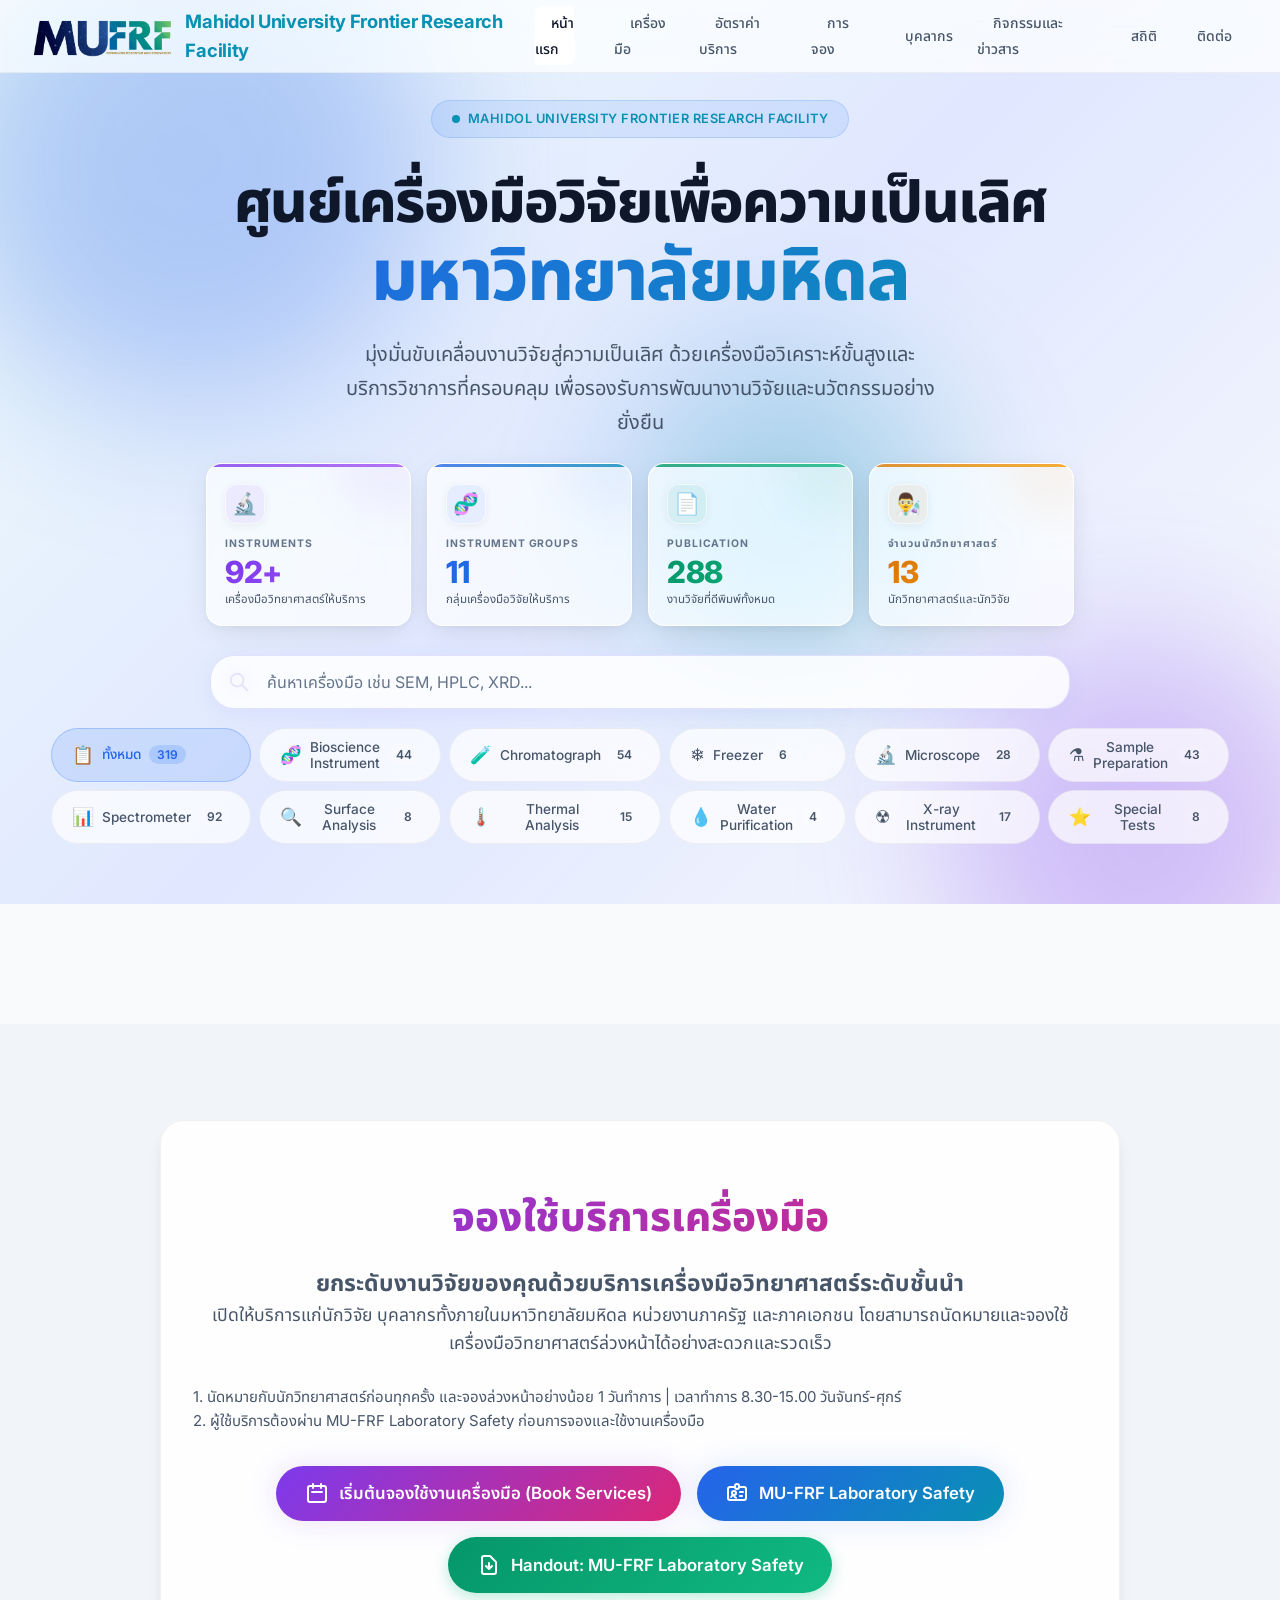
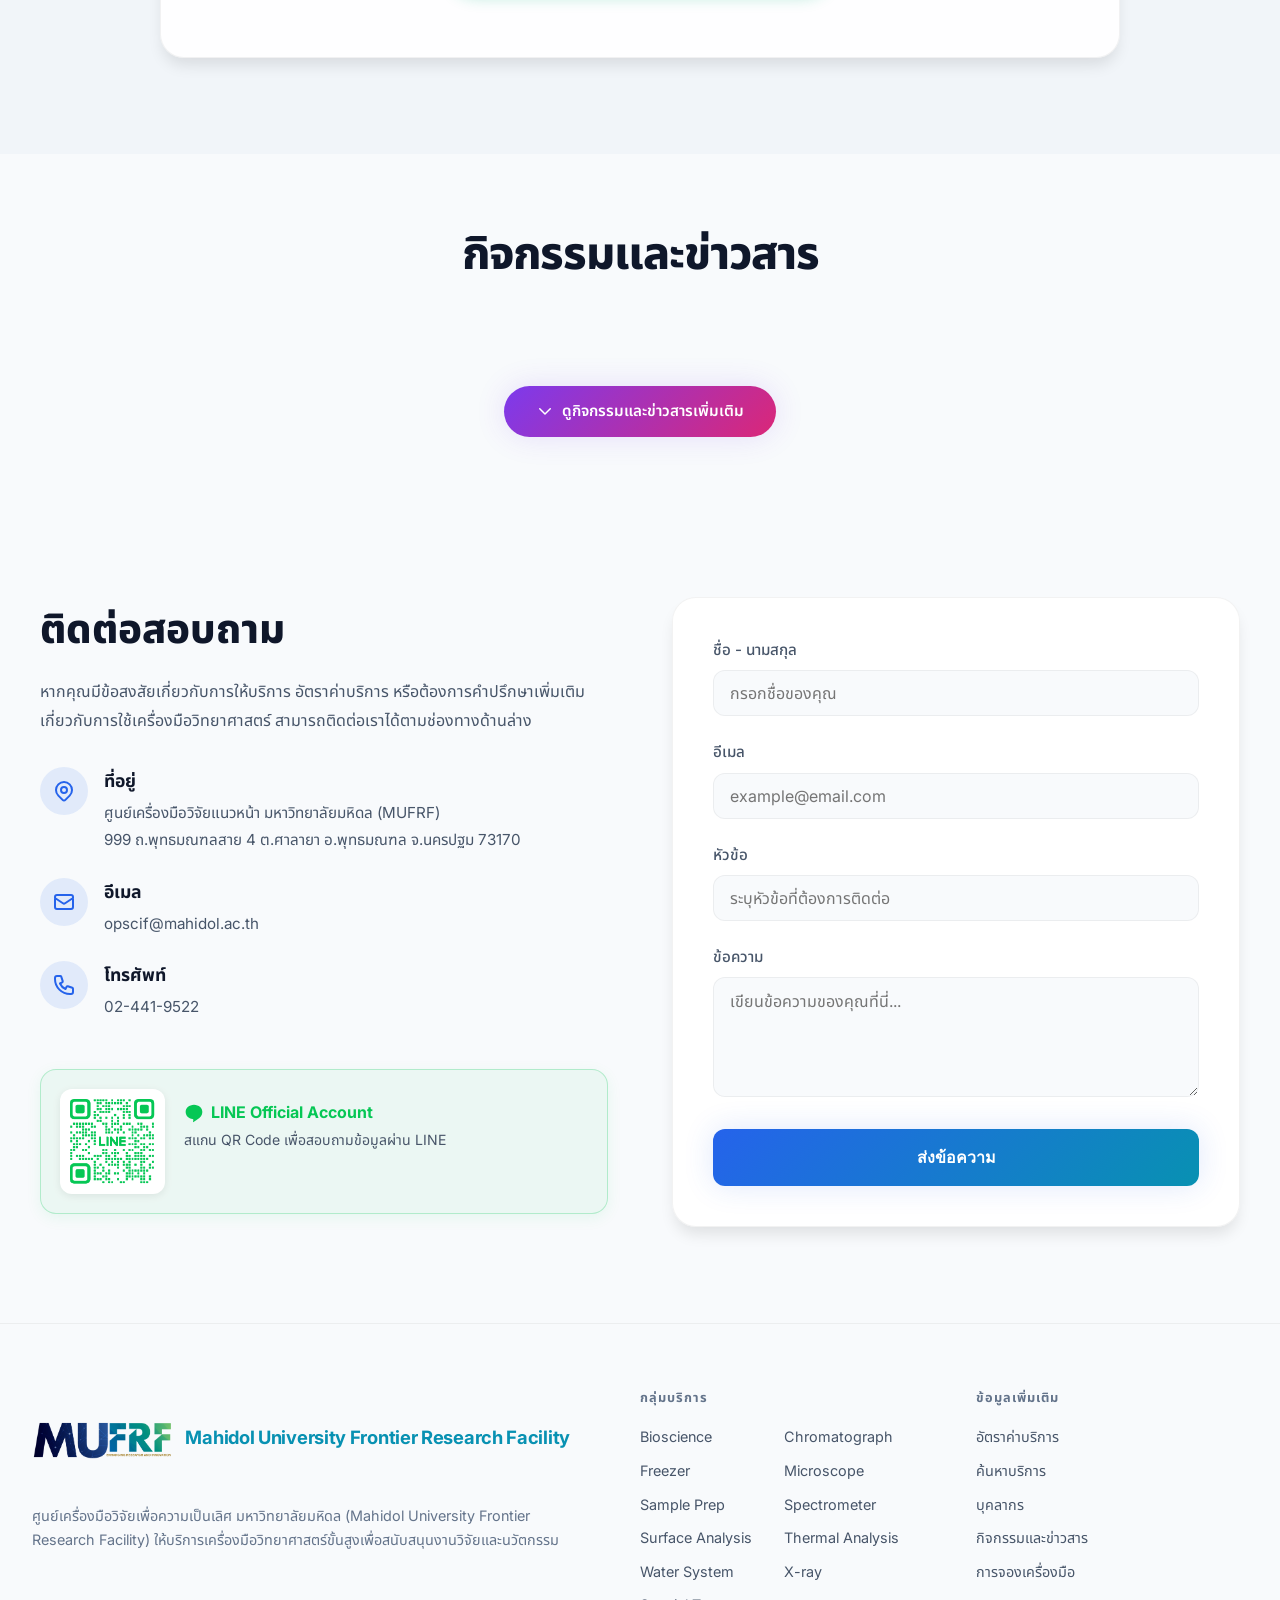
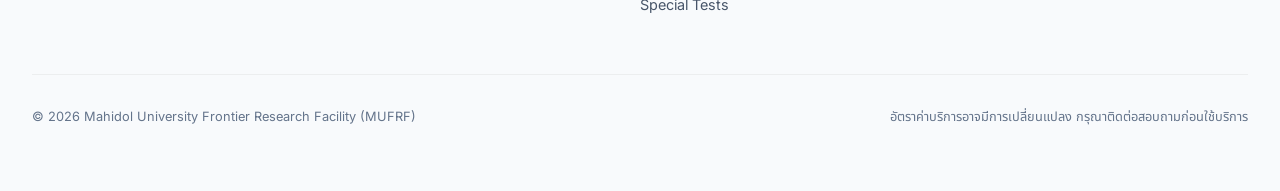
==== index.html @ 6b00602f "Add files via upload" ====
<!DOCTYPE html>
<html lang="th">

<head>
  <meta charset="UTF-8">
  <meta name="viewport" content="width=device-width, initial-scale=1.0">
  <title>MUFRF — Mahidol University Frontier Research Facility | Service Rates</title>
  <meta name="description"
    content="อัตราค่าบริการเครื่องมือวิทยาศาสตร์ ศูนย์เครื่องมือวิจัยเพื่อความเป็นเลิศ มหาวิทยาลัยมหิดล (MUFRF) สำหรับบุคลากรมหิดล หน่วยงานราชการ และภาคเอกชน">
  <link rel="preconnect" href="https://fonts.googleapis.com">
  <link rel="preconnect" href="https://fonts.gstatic.com" crossorigin>
  <link
    href="https://fonts.googleapis.com/css2?family=Inter:wght@300;400;500;600;700;800;900&family=Noto+Sans+Thai:wght@300;400;500;600;700;800&display=swap"
    rel="stylesheet">
  <style>
    /* ===== CSS RESET & VARIABLES ===== */
    *,
    *::before,
    *::after {
      box-sizing: border-box;
      margin: 0;
      padding: 0;
    }

    :root {
      --bg-primary: #f8fafc;
      --bg-secondary: #f1f5f9;
      --bg-card: rgba(255, 255, 255, 0.9);
      --bg-card-hover: rgba(255, 255, 255, 1);
      --glass: rgba(255, 255, 255, 0.7);
      --glass-border: rgba(0, 0, 0, 0.05);
      --glass-hover: rgba(255, 255, 255, 0.9);

      --text-primary: #0f172a;
      --text-secondary: #475569;
      --text-muted: #64748b;

      --accent-blue: #2563eb;
      --accent-cyan: #0891b2;
      --accent-purple: #7c3aed;
      --accent-pink: #db2777;
      --accent-amber: #d97706;
      --accent-emerald: #059669;
      --accent-rose: #e11d48;
      --accent-indigo: #4f46e5;
      --accent-teal: #0d9488;
      --accent-orange: #ea580c;
      --accent-lime: #65a30d;

      --gradient-hero: linear-gradient(135deg, #f0fdfa 0%, #e0e7ff 50%, #f8fafc 100%);
      --gradient-blue: linear-gradient(135deg, #2563eb, #0891b2);
      --gradient-purple: linear-gradient(135deg, #7c3aed, #db2777);

      --shadow-sm: 0 1px 2px rgba(0, 0, 0, 0.05);
      --shadow-md: 0 4px 6px -1px rgba(0, 0, 0, 0.1);
      --shadow-lg: 0 10px 15px -3px rgba(0, 0, 0, 0.1);
      --shadow-xl: 0 20px 25px -5px rgba(0, 0, 0, 0.1);
      --shadow-glow-blue: 0 0 30px rgba(37, 99, 235, 0.15);
      --shadow-glow-purple: 0 0 30px rgba(124, 58, 237, 0.15);

      --radius-sm: 8px;
      --radius-md: 12px;
      --radius-lg: 16px;
      --radius-xl: 24px;

      --font-sans: 'Inter', 'Noto Sans Thai', system-ui, sans-serif;
      --transition-fast: 0.2s cubic-bezier(0.4, 0, 0.2, 1);
      --transition-normal: 0.3s cubic-bezier(0.4, 0, 0.2, 1);
      --transition-slow: 0.5s cubic-bezier(0.4, 0, 0.2, 1);
    }

    html {
      scroll-behavior: smooth;
      font-size: 16px;
    }

    body {
      font-family: var(--font-sans);
      background: var(--bg-primary);
      color: var(--text-primary);
      line-height: 1.6;
      overflow-x: hidden;
      -webkit-font-smoothing: antialiased;
    }

    /* ===== ANIMATED BACKGROUND ===== */
    .bg-grid {
      position: fixed;
      inset: 0;
      z-index: 0;
      pointer-events: none;
      background-image:
        radial-gradient(circle at 20% 30%, rgba(59, 130, 246, 0.06) 0%, transparent 50%),
        radial-gradient(circle at 80% 70%, rgba(139, 92, 246, 0.06) 0%, transparent 50%),
        radial-gradient(circle at 50% 50%, rgba(6, 182, 212, 0.04) 0%, transparent 60%);
    }

    .bg-grid::after {
      content: '';
      position: absolute;
      inset: 0;
      background-image:
        linear-gradient(rgba(0, 0, 0, 0.03) 1px, transparent 1px),
        linear-gradient(90deg, rgba(0, 0, 0, 0.03) 1px, transparent 1px);
      background-size: 60px 60px;
    }

    /* ===== HEADER / NAVBAR ===== */
    .navbar {
      position: fixed;
      top: 0;
      left: 0;
      right: 0;
      z-index: 100;
      padding: 0 2rem;
      backdrop-filter: blur(20px) saturate(180%);
      background: rgba(255, 255, 255, 0.75);
      border-bottom: 1px solid var(--glass-border);
      transition: var(--transition-normal);
    }

    .navbar.scrolled {
      background: rgba(255, 255, 255, 0.95);
      box-shadow: var(--shadow-lg);
    }

    .navbar-inner {
      max-width: 1400px;
      margin: 0 auto;
      display: flex;
      align-items: center;
      justify-content: space-between;
      height: 72px;
    }

    .logo {
      display: flex;
      align-items: center;
      gap: 12px;
      text-decoration: none;
      color: var(--text-primary);
    }

    .logo-img {
      height: 100px;
      width: auto;
    }

    .logo-text {
      font-weight: 700;
      font-size: 1.15rem;
      letter-spacing: -0.3px;
    }

    .logo-text span {
      color: var(--accent-cyan);
    }

    .nav-links {
      display: flex;
      align-items: center;
      gap: 8px;
      list-style: none;
    }

    .nav-links a {
      color: var(--text-secondary);
      text-decoration: none;
      font-size: 0.875rem;
      font-weight: 500;
      padding: 8px 16px;
      border-radius: var(--radius-sm);
      transition: var(--transition-fast);
    }

    .nav-links a:hover,
    .nav-links a.active {
      color: var(--text-primary);
      background: var(--glass-hover);
    }

    .mobile-toggle {
      display: none;
      background: none;
      border: none;
      color: var(--text-primary);
      cursor: pointer;
      padding: 8px;
    }

    .mobile-toggle svg {
      width: 24px;
      height: 24px;
    }

    /* ===== HERO SECTION ===== */
    .hero {
      position: relative;
      min-height: 100vh;
      display: flex;
      align-items: center;
      justify-content: center;
      padding: 100px 2rem 60px;
      background: var(--gradient-hero);
      overflow: hidden;
      min-height: 100vh;
    }

    .hero-orbs {
      position: absolute;
      inset: 0;
      pointer-events: none;
      overflow: hidden;
    }

    .hero-orb {
      position: absolute;
      border-radius: 50%;
      filter: blur(80px);
      opacity: 0.3;
      animation: orbFloat 20s ease-in-out infinite;
    }

    .hero-orb:nth-child(1) {
      width: 500px;
      height: 500px;
      background: var(--accent-blue);
      top: -10%;
      left: -5%;
      animation-delay: 0s;
    }

    .hero-orb:nth-child(2) {
      width: 400px;
      height: 400px;
      background: var(--accent-purple);
      bottom: -15%;
      right: -5%;
      animation-delay: -7s;
    }

    .hero-orb:nth-child(3) {
      width: 300px;
      height: 300px;
      background: var(--accent-cyan);
      top: 40%;
      left: 50%;
      animation-delay: -14s;
    }

    @keyframes orbFloat {

      0%,
      100% {
        transform: translate(0, 0) scale(1);
      }

      33% {
        transform: translate(30px, -40px) scale(1.05);
      }

      66% {
        transform: translate(-20px, 20px) scale(0.95);
      }
    }

    .hero-content {
      position: relative;
      z-index: 2;
      text-align: center;
      max-width: 1000px;
      width: 100%;
    }

    .hero-badge {
      display: inline-flex;
      align-items: center;
      gap: 8px;
      background: rgba(59, 130, 246, 0.12);
      border: 1px solid rgba(59, 130, 246, 0.2);
      color: var(--accent-cyan);
      padding: 8px 20px;
      border-radius: 999px;
      font-size: 0.8rem;
      font-weight: 600;
      letter-spacing: 0.5px;
      text-transform: uppercase;
      margin-bottom: 2rem;
      animation: fadeInUp 0.6s ease-out;
    }

    .hero-badge::before {
      content: '';
      width: 8px;
      height: 8px;
      border-radius: 50%;
      background: var(--accent-cyan);
      animation: pulse-dot 2s ease-in-out infinite;
    }

    @keyframes pulse-dot {

      0%,
      100% {
        opacity: 1;
        transform: scale(1);
      }

      50% {
        opacity: 0.5;
        transform: scale(1.3);
      }
    }

    .hero h1 {
      font-weight: 800;
      line-height: 1.1;
      letter-spacing: -1.5px;
      margin-bottom: 1.5rem;
      animation: fadeInUp 0.6s ease-out 0.1s both;
    }

    .hero h1 .hero-title-line {
      display: block;
      white-space: nowrap;
      font-size: clamp(1.6rem, 5.2vw, 3.6rem);
    }

    .hero h1 .gradient-text {
      display: block;
      font-size: clamp(2.5rem, 6vw, 4.5rem);
      background: var(--gradient-blue);
      -webkit-background-clip: text;
      -webkit-text-fill-color: transparent;
      background-clip: text;
    }

    .hero p {
      font-size: clamp(1rem, 2vw, 1.25rem);
      color: var(--text-secondary);
      max-width: 600px;
      margin: 0 auto 1.5rem;
      line-height: 1.7;
      animation: fadeInUp 0.6s ease-out 0.2s both;
    }

    .hero-stats {
      display: flex;
      justify-content: center;
      gap: 3rem;
      animation: fadeInUp 0.6s ease-out 0.3s both;
    }

    .hero-stat {
      text-align: center;
    }

    .hero-stat-value {
      font-size: 2.5rem;
      font-weight: 800;
      background: var(--gradient-blue);
      -webkit-background-clip: text;
      -webkit-text-fill-color: transparent;
      background-clip: text;
    }

    .hero-stat-label {
      font-size: 0.8rem;
      color: var(--text-muted);
      text-transform: uppercase;
      letter-spacing: 1px;
      font-weight: 500;
    }

    .hero-cta {
      display: flex;
      gap: 1rem;
      justify-content: center;
      margin-top: 2.5rem;
      animation: fadeInUp 0.6s ease-out 0.4s both;
    }

    /* ===== HERO SEARCH & FILTER ===== */
    .hero-search-area {
      width: 100%;
      max-width: 860px;
      margin: 1.8rem auto 0;
      animation: fadeInUp 0.6s ease-out 0.5s both;
    }

    .hero-search-box {
      position: relative;
      margin-bottom: 1.2rem;
    }

    .hero-search-box input {
      width: 100%;
      padding: 16px 24px 16px 56px;
      border-radius: var(--radius-xl);
      background: rgba(255, 255, 255, 0.85);
      border: 1.5px solid rgba(99, 102, 241, 0.18);
      color: var(--text-primary);
      font-family: var(--font-sans);
      font-size: 1rem;
      outline: none;
      transition: var(--transition-normal);
      box-shadow: 0 4px 20px rgba(99, 102, 241, 0.08);
      backdrop-filter: blur(10px);
    }

    .hero-search-box input::placeholder {
      color: var(--text-muted);
    }

    .hero-search-box input:focus {
      border-color: rgba(99, 102, 241, 0.45);
      box-shadow: 0 0 0 4px rgba(99, 102, 241, 0.1), 0 4px 20px rgba(99, 102, 241, 0.12);
      background: rgba(255, 255, 255, 0.97);
    }

    .hero-search-box svg {
      position: absolute;
      left: 18px;
      top: 50%;
      transform: translateY(-50%);
      width: 22px;
      height: 22px;
      color: var(--accent-indigo);
      pointer-events: none;
    }

    .hero-category-pills {
      display: grid;
      grid-template-columns: repeat(6, auto);
      gap: 8px;
      justify-content: center;
    }

    .btn {
      display: inline-flex;
      align-items: center;
      gap: 8px;
      padding: 14px 28px;
      border-radius: var(--radius-md);
      font-family: var(--font-sans);
      font-size: 0.95rem;
      font-weight: 600;
      text-decoration: none;
      border: none;
      cursor: pointer;
      transition: var(--transition-normal);
    }

    .btn-primary {
      background: var(--gradient-blue);
      color: #fff;
      box-shadow: 0 4px 15px rgba(59, 130, 246, 0.3);
    }

    .btn-primary:hover {
      transform: translateY(-2px);
      box-shadow: 0 8px 25px rgba(59, 130, 246, 0.4);
    }

    .btn-ghost {
      background: var(--glass);
      color: var(--text-primary);
      border: 1px solid var(--glass-border);
    }

    .btn-ghost:hover {
      background: var(--glass-hover);
      border-color: rgba(255, 255, 255, 0.15);
      transform: translateY(-2px);
    }

    @keyframes fadeInUp {
      from {
        opacity: 0;
        transform: translateY(30px);
      }

      to {
        opacity: 1;
        transform: translateY(0);
      }
    }

    /* ===== PRICING TYPE BADGES ===== */
    .pricing-legend {
      max-width: 1400px;
      margin: 0 auto 3rem;
      padding: 0 2rem;
    }

    .pricing-legend-inner {
      display: flex;
      align-items: center;
      justify-content: center;
      gap: 2rem;
      flex-wrap: wrap;
      padding: 1.25rem 2rem;
      background: var(--glass);
      border: 1px solid var(--glass-border);
      border-radius: var(--radius-lg);
      backdrop-filter: blur(10px);
    }

    .legend-item {
      display: flex;
      align-items: center;
      gap: 8px;
      font-size: 0.875rem;
      color: var(--text-secondary);
    }

    .legend-dot {
      width: 12px;
      height: 12px;
      border-radius: 50%;
    }

    .legend-dot.mahidol {
      background: var(--accent-emerald);
    }

    .legend-dot.gov {
      background: var(--accent-blue);
    }

    .legend-dot.private {
      background: var(--accent-purple);
    }

    /* ===== SECTION BASE ===== */
    .section {
      position: relative;
      z-index: 1;
      padding: 5rem 2rem;
    }

    .section-header {
      text-align: center;
      max-width: 700px;
      margin: 0 auto 3.5rem;
    }

    .section-header h2 {
      font-size: clamp(1.8rem, 4vw, 2.8rem);
      font-weight: 800;
      letter-spacing: -1px;
      margin-bottom: 1rem;
    }

    .section-header p {
      color: var(--text-secondary);
      font-size: 1.05rem;
      line-height: 1.7;
    }

    /* ===== CATEGORY NAVIGATION / FILTER ===== */
    .category-nav {
      max-width: 1400px;
      margin: 0 auto 3rem;
      padding: 0 2rem;
    }

    .category-pills {
      display: flex;
      flex-wrap: wrap;
      gap: 10px;
      justify-content: center;
    }

    .category-pill {
      display: inline-flex;
      align-items: center;
      gap: 8px;
      padding: 10px 20px;
      border-radius: 999px;
      background: var(--glass);
      border: 1px solid var(--glass-border);
      color: var(--text-secondary);
      font-size: 0.85rem;
      font-weight: 500;
      cursor: pointer;
      transition: var(--transition-normal);
      font-family: var(--font-sans);
    }

    .category-pill:hover {
      background: var(--glass-hover);
      color: var(--text-primary);
      border-color: rgba(255, 255, 255, 0.15);
      transform: translateY(-1px);
    }

    .category-pill.active {
      background: rgba(59, 130, 246, 0.15);
      border-color: rgba(59, 130, 246, 0.3);
      color: var(--accent-blue);
    }

    .category-pill .pill-icon {
      font-size: 1.1rem;
    }

    .category-pill .pill-count {
      background: rgba(255, 255, 255, 0.08);
      padding: 2px 8px;
      border-radius: 999px;
      font-size: 0.75rem;
      font-weight: 600;
    }

    .category-pill.active .pill-count {
      background: rgba(59, 130, 246, 0.2);
    }

    /* ===== SEARCH BAR ===== */
    .search-wrapper {
      max-width: 600px;
      margin: 0 auto 2rem;
      padding: 0 2rem;
    }

    .search-box {
      position: relative;
    }

    .search-box input {
      width: 100%;
      padding: 14px 20px 14px 50px;
      border-radius: var(--radius-lg);
      background: var(--glass);
      border: 1px solid var(--glass-border);
      color: var(--text-primary);
      font-family: var(--font-sans);
      font-size: 0.95rem;
      outline: none;
      transition: var(--transition-normal);
    }

    .search-box input::placeholder {
      color: var(--text-muted);
    }

    .search-box input:focus {
      border-color: rgba(59, 130, 246, 0.4);
      box-shadow: 0 0 0 3px rgba(59, 130, 246, 0.1);
      background: rgba(17, 24, 39, 0.8);
    }

    .search-box svg {
      position: absolute;
      left: 16px;
      top: 50%;
      transform: translateY(-50%);
      width: 20px;
      height: 20px;
      color: var(--text-muted);
    }

    /* ===== INSTRUMENT GROUP CARDS ===== */
    .groups-grid {
      max-width: 1400px;
      margin: 0 auto;
      padding: 0 2rem;
      display: grid;
      gap: 2rem;
    }

    .group-card {
      background: var(--bg-card);
      border: 1px solid var(--glass-border);
      border-radius: var(--radius-xl);
      overflow: hidden;
      backdrop-filter: blur(10px);
      transition: var(--transition-normal);
      animation: fadeInUp 0.5s ease-out both;
    }

    .group-card:hover {
      border-color: rgba(255, 255, 255, 0.12);
      box-shadow: var(--shadow-xl);
    }

    .group-header {
      display: flex;
      align-items: center;
      justify-content: space-between;
      padding: 1.5rem 2rem;
      cursor: pointer;
      transition: var(--transition-fast);
      user-select: none;
    }

    .group-header:hover {
      background: var(--glass-hover);
    }

    .group-header-left {
      display: flex;
      align-items: center;
      gap: 1rem;
    }

    .group-icon {
      width: 48px;
      height: 48px;
      border-radius: var(--radius-md);
      display: flex;
      align-items: center;
      justify-content: center;
      font-size: 1.5rem;
      flex-shrink: 0;
    }

    .group-title {
      font-size: 1.2rem;
      font-weight: 700;
      letter-spacing: -0.3px;
    }

    .group-subtitle {
      font-size: 0.8rem;
      color: var(--text-muted);
      margin-top: 2px;
    }

    .group-toggle {
      width: 36px;
      height: 36px;
      border-radius: 50%;
      background: var(--glass);
      border: 1px solid var(--glass-border);
      display: flex;
      align-items: center;
      justify-content: center;
      transition: var(--transition-normal);
      flex-shrink: 0;
    }

    .group-toggle svg {
      width: 18px;
      height: 18px;
      color: var(--text-muted);
      transition: var(--transition-normal);
    }

    .group-card.open .group-toggle svg {
      transform: rotate(180deg);
    }

    .group-card.open .group-toggle {
      background: rgba(59, 130, 246, 0.15);
      border-color: rgba(59, 130, 246, 0.3);
    }

    .group-card.open .group-toggle svg {
      color: var(--accent-blue);
    }

    .group-body {
      max-height: 0;
      overflow: hidden;
      transition: max-height 0.5s cubic-bezier(0.4, 0, 0.2, 1);
    }

    .group-card.open .group-body {
      max-height: 10000px;
    }

    .group-body-inner {
      padding: 0 2rem 2rem;
    }

    /* ===== INSTRUMENT TABLE ===== */
    .instrument-section {
      margin-bottom: 1.5rem;
    }

    .instrument-content {
      display: flex;
      align-items: flex-start;
      gap: 1.5rem;
    }

    .instrument-section:last-child {
      margin-bottom: 0;
    }

    .instrument-name {
      font-size: 0.95rem;
      font-weight: 600;
      color: var(--text-primary);
      padding: 10px 16px;
      background: rgba(255, 255, 255, 0.03);
      border-radius: var(--radius-sm) var(--radius-sm) 0 0;
      border-bottom: 1px solid var(--glass-border);
      display: flex;
      align-items: center;
      gap: 8px;
    }

    .instrument-name::before {
      content: '';
      width: 4px;
      height: 18px;
      border-radius: 2px;
    }

    .service-table {
      width: 100%;
      border-collapse: collapse;
      font-size: 0.85rem;
    }

    .service-table thead th {
      padding: 10px 12px;
      text-align: left;
      font-weight: 600;
      font-size: 0.75rem;
      text-transform: uppercase;
      letter-spacing: 0.8px;
      color: var(--text-muted);
      background: rgba(255, 255, 255, 0.02);
      border-bottom: 1px solid var(--glass-border);
    }

    .service-table thead th:nth-child(n+4) {
      text-align: right;
    }

    .service-table tbody tr {
      transition: var(--transition-fast);
    }

    .service-table tbody tr:hover {
      background: rgba(255, 255, 255, 0.03);
    }

    .service-table tbody td {
      padding: 10px 12px;
      border-bottom: 1px solid rgba(255, 255, 255, 0.03);
      color: var(--text-secondary);
      vertical-align: top;
    }

    .service-table tbody td:nth-child(n+4) {
      text-align: right;
      font-variant-numeric: tabular-nums;
      font-weight: 500;
    }

    .service-table .code-cell {
      font-family: 'SF Mono', 'Fira Code', monospace;
      font-size: 0.78rem;
      color: var(--text-muted);
      white-space: nowrap;
    }

    .service-table .unit-cell {
      white-space: nowrap;
      font-size: 0.78rem;
    }

    .unit-badge {
      display: inline-flex;
      align-items: center;
      padding: 3px 10px;
      border-radius: 999px;
      font-size: 0.72rem;
      font-weight: 600;
      text-transform: uppercase;
      letter-spacing: 0.5px;
      background: rgba(6, 182, 212, 0.1);
      color: var(--accent-cyan);
      border: 1px solid rgba(6, 182, 212, 0.15);
    }

    .unit-badge.unit-sample {
      background: rgba(245, 158, 11, 0.1);
      color: var(--accent-amber);
      border-color: rgba(245, 158, 11, 0.15);
    }

    .unit-badge.unit-run {
      background: rgba(236, 72, 153, 0.1);
      color: var(--accent-pink);
      border-color: rgba(236, 72, 153, 0.15);
    }

    .unit-badge.unit-day {
      background: rgba(99, 102, 241, 0.1);
      color: var(--accent-indigo);
      border-color: rgba(99, 102, 241, 0.15);
    }

    .unit-badge.unit-gallon {
      background: rgba(16, 185, 129, 0.1);
      color: var(--accent-emerald);
      border-color: rgba(16, 185, 129, 0.15);
    }

    .price-mahidol {
      color: var(--accent-emerald) !important;
    }

    .price-gov {
      color: var(--accent-blue) !important;
    }

    .price-private {
      color: var(--accent-purple) !important;
    }

    .service-table .mode-cell {
      max-width: 350px;
      line-height: 1.5;
    }

    /* ===== COLOR PALETTE FOR GROUPS ===== */
    .group-card[data-group="bioscience"] .group-icon {
      background: rgba(16, 185, 129, 0.15);
      color: var(--accent-emerald);
    }

    .group-card[data-group="bioscience"] .instrument-name::before {
      background: var(--accent-emerald);
    }

    .group-card[data-group="chromatograph"] .group-icon {
      background: rgba(59, 130, 246, 0.15);
      color: var(--accent-blue);
    }

    .group-card[data-group="chromatograph"] .instrument-name::before {
      background: var(--accent-blue);
    }

    .group-card[data-group="freezer"] .group-icon {
      background: rgba(6, 182, 212, 0.15);
      color: var(--accent-cyan);
    }

    .group-card[data-group="freezer"] .instrument-name::before {
      background: var(--accent-cyan);
    }

    .group-card[data-group="microscope"] .group-icon {
      background: rgba(139, 92, 246, 0.15);
      color: var(--accent-purple);
    }

    .group-card[data-group="microscope"] .instrument-name::before {
      background: var(--accent-purple);
    }

    .group-card[data-group="sample-prep"] .group-icon {
      background: rgba(245, 158, 11, 0.15);
      color: var(--accent-amber);
    }

    .group-card[data-group="sample-prep"] .instrument-name::before {
      background: var(--accent-amber);
    }

    .group-card[data-group="spectrometer"] .group-icon {
      background: rgba(236, 72, 153, 0.15);
      color: var(--accent-pink);
    }

    .group-card[data-group="spectrometer"] .instrument-name::before {
      background: var(--accent-pink);
    }

    .group-card[data-group="surface"] .group-icon {
      background: rgba(99, 102, 241, 0.15);
      color: var(--accent-indigo);
    }

    .group-card[data-group="surface"] .instrument-name::before {
      background: var(--accent-indigo);
    }

    .group-card[data-group="thermal"] .group-icon {
      background: rgba(244, 63, 94, 0.15);
      color: var(--accent-rose);
    }

    .group-card[data-group="thermal"] .instrument-name::before {
      background: var(--accent-rose);
    }

    .group-card[data-group="water"] .group-icon {
      background: rgba(20, 184, 166, 0.15);
      color: var(--accent-teal);
    }

    .group-card[data-group="water"] .instrument-name::before {
      background: var(--accent-teal);
    }

    .group-card[data-group="xray"] .group-icon {
      background: rgba(249, 115, 22, 0.15);
      color: var(--accent-orange);
    }

    .group-card[data-group="xray"] .instrument-name::before {
      background: var(--accent-orange);
    }

    .group-card[data-group="special"] .group-icon {
      background: rgba(132, 204, 22, 0.15);
      color: var(--accent-lime);
    }

    .group-card[data-group="special"] .instrument-name::before {
      background: var(--accent-lime);
    }

    /* ===== FOOTER ===== */
    .footer {
      position: relative;
      z-index: 1;
      border-top: 1px solid var(--glass-border);
      padding: 4rem 2rem;
      background: rgba(248, 250, 252, 0.9);
    }

    .footer-inner {
      max-width: 1400px;
      margin: 0 auto;
      display: grid;
      grid-template-columns: 2fr 1fr 1fr;
      gap: 4rem;
    }

    .footer-brand p {
      color: var(--text-muted);
      font-size: 0.9rem;
      line-height: 1.7;
      margin-top: 1rem;
    }

    .footer h4 {
      font-size: 0.8rem;
      text-transform: uppercase;
      letter-spacing: 1px;
      color: var(--text-muted);
      margin-bottom: 1rem;
    }

    .footer-links {
      list-style: none;
    }

    .footer-links li {
      margin-bottom: 8px;
    }

    .footer-links a {
      color: var(--text-secondary);
      text-decoration: none;
      font-size: 0.9rem;
      transition: var(--transition-fast);
    }

    .footer-links a:hover {
      color: var(--text-primary);
    }

    .footer-bottom {
      max-width: 1400px;
      margin: 3rem auto 0;
      padding-top: 2rem;
      border-top: 1px solid var(--glass-border);
      display: flex;
      justify-content: space-between;
      align-items: center;
      font-size: 0.8rem;
      color: var(--text-muted);
    }

    /* ===== SCROLL TO TOP ===== */
    .scroll-top {
      position: fixed;
      bottom: 2rem;
      right: 2rem;
      z-index: 90;
      width: 48px;
      height: 48px;
      border-radius: 50%;
      background: var(--gradient-blue);
      border: none;
      color: #fff;
      cursor: pointer;
      display: flex;
      align-items: center;
      justify-content: center;
      box-shadow: 0 4px 15px rgba(59, 130, 246, 0.3);
      opacity: 0;
      transform: translateY(20px);
      transition: var(--transition-normal);
      pointer-events: none;
    }

    .scroll-top.visible {
      opacity: 1;
      transform: translateY(0);
      pointer-events: all;
    }

    .scroll-top:hover {
      transform: translateY(-3px);
      box-shadow: 0 8px 25px rgba(59, 130, 246, 0.4);
    }

    .scroll-top svg {
      width: 20px;
      height: 20px;
    }

    /* ===== NO RESULTS ===== */
    .no-results {
      text-align: center;
      padding: 4rem 2rem;
      color: var(--text-muted);
      display: none;
    }

    .no-results.visible {
      display: block;
    }

    .no-results svg {
      width: 64px;
      height: 64px;
      margin-bottom: 1rem;
      opacity: 0.3;
    }

    .no-results p {
      font-size: 1.1rem;
      margin-bottom: 0.5rem;
    }

    .no-results small {
      font-size: 0.85rem;
    }

    /* ===== RESPONSIVE ===== */
    @media (max-width: 1024px) {
      .footer-inner {
        grid-template-columns: 1fr;
        gap: 2rem;
      }
    }

    @media (max-width: 768px) {
      .nav-links {
        display: none;
      }

      .mobile-toggle {
        display: block;
      }

      .nav-links.open {
        display: flex;
        flex-direction: column;
        position: absolute;
        top: 72px;
        left: 0;
        right: 0;
        background: rgba(255, 255, 255, 0.98);
        border-bottom: 1px solid var(--glass-border);
        padding: 1rem;
        backdrop-filter: blur(20px);
        box-shadow: var(--shadow-md);
      }

      .hero-stats {
        gap: 1.5rem;
      }

      .hero-stat-value {
        font-size: 1.8rem;
      }

      .kpi-row {
        grid-template-columns: repeat(2, 1fr);
      }

      .hero-cta {
        flex-direction: column;
        align-items: center;
      }

      .group-header {
        padding: 1.25rem 1.25rem;
      }

      .group-body-inner {
        padding: 0 1rem 1.25rem;
      }

      .service-table {
        font-size: 0.78rem;
      }

      .service-table thead th,
      .service-table tbody td {
        padding: 8px 8px;
      }

      .category-pills {
        gap: 6px;
      }

      .category-pill {
        padding: 8px 14px;
        font-size: 0.78rem;
      }

      .pricing-legend-inner {
        gap: 1rem;
        padding: 1rem;
      }

      .footer-bottom {
        flex-direction: column;
        gap: 0.5rem;
        text-align: center;
      }

      /* horizontally scrollable table on mobile */
      .table-wrapper {
        overflow-x: auto;
        -webkit-overflow-scrolling: touch;
      }

      .service-table {
        min-width: 700px;
      }
    }

    /* ===== UTILITY ===== */
    .hidden {
      display: none !important;
    }

    /* ===== ANIMATION OBSERVER ===== */
    .animate-on-scroll {
      opacity: 0;
      transform: translateY(30px);
      transition: opacity 0.6s ease-out, transform 0.6s ease-out;
    }

    .animate-on-scroll.visible {
      opacity: 1;
      transform: translateY(0);
    }

    /* ===== BOOKING SECTION ===== */
    .booking-section {
      padding: 6rem 2rem;
      background: var(--bg-secondary);
      text-align: center;
    }

    .booking-container {
      max-width: 960px;
      margin: 0 auto;
      background: var(--bg-card);
      border: 1px solid var(--glass-border);
      border-radius: var(--radius-xl);
      padding: 4rem 2rem;
      box-shadow: var(--shadow-lg);
    }

    .booking-title {
      font-size: 2.5rem;
      font-weight: 800;
      margin-bottom: 1rem;
      background: var(--gradient-purple);
      -webkit-background-clip: text;
      background-clip: text;
      -webkit-text-fill-color: transparent;
    }

    .booking-desc {
      font-size: 1.1rem;
      color: var(--text-secondary);
      margin-bottom: 2rem;
    }

    .booking-btns {
      display: flex;
      flex-wrap: wrap;
      gap: 1rem;
      justify-content: center;
      align-items: center;
      margin-top: 0.25rem;
    }

    .booking-btn {
      display: inline-flex;
      align-items: center;
      gap: 10px;
      background: var(--gradient-purple);
      color: #fff;
      padding: 0.9rem 1.8rem;
      border-radius: 999px;
      font-weight: 600;
      font-size: 1.05rem;
      text-decoration: none;
      transition: var(--transition-normal);
      box-shadow: var(--shadow-glow-purple);
      white-space: nowrap;
    }

    .booking-btn:hover {
      transform: translateY(-3px);
      box-shadow: 0 10px 25px rgba(139, 92, 246, 0.3);
    }

    .labpass-btn {
      display: inline-flex;
      align-items: center;
      gap: 10px;
      background: var(--gradient-blue);
      color: #fff;
      padding: 0.9rem 1.8rem;
      border-radius: 999px;
      font-weight: 600;
      font-size: 1.05rem;
      text-decoration: none;
      transition: var(--transition-normal);
      box-shadow: var(--shadow-glow-blue);
      white-space: nowrap;
    }

    .labpass-btn:hover {
      transform: translateY(-3px);
      box-shadow: 0 10px 25px rgba(37, 99, 235, 0.3);
    }

    .handout-btn {
      display: inline-flex;
      align-items: center;
      gap: 10px;
      background: linear-gradient(135deg, #059669 0%, #10b981 100%);
      color: #fff;
      padding: 0.9rem 1.8rem;
      border-radius: 999px;
      font-weight: 600;
      font-size: 1.05rem;
      text-decoration: none;
      transition: var(--transition-normal);
      box-shadow: 0 4px 15px rgba(16, 185, 129, 0.3);
      white-space: nowrap;
    }

    .handout-btn:hover {
      transform: translateY(-3px);
      box-shadow: 0 10px 25px rgba(16, 185, 129, 0.4);
    }

    /* ===== CONTACT SECTION ===== */
    .contact-section {
      padding: 6rem 2rem;
      background: var(--bg-primary);
    }

    .contact-container {
      max-width: 1200px;
      margin: 0 auto;
      display: grid;
      grid-template-columns: 1fr 1fr;
      gap: 4rem;
    }

    .contact-info h2 {
      font-size: 2.5rem;
      font-weight: 800;
      margin-bottom: 1rem;
    }

    .contact-info p {
      color: var(--text-secondary);
      margin-bottom: 2rem;
      line-height: 1.8;
    }

    .contact-details {
      display: flex;
      flex-direction: column;
      gap: 1.5rem;
    }

    .contact-item {
      display: flex;
      align-items: flex-start;
      gap: 1rem;
    }

    .contact-icon {
      width: 48px;
      height: 48px;
      border-radius: 50%;
      background: rgba(37, 99, 235, 0.1);
      color: var(--accent-blue);
      display: flex;
      align-items: center;
      justify-content: center;
      flex-shrink: 0;
    }

    .contact-icon svg {
      width: 24px;
      height: 24px;
    }

    .contact-item-text h4 {
      margin-bottom: 4px;
      font-size: 1.1rem;
    }

    .contact-item-text p {
      margin-bottom: 0;
      font-size: 0.95rem;
    }

    .contact-form {
      background: var(--bg-card);
      padding: 2.5rem;
      border-radius: var(--radius-xl);
      border: 1px solid var(--glass-border);
      box-shadow: var(--shadow-lg);
    }

    .form-group {
      margin-bottom: 1.5rem;
    }

    .form-group label {
      display: block;
      margin-bottom: 0.5rem;
      font-weight: 500;
      font-size: 0.95rem;
      color: var(--text-secondary);
    }

    .form-control {
      width: 100%;
      padding: 0.75rem 1rem;
      background: var(--bg-primary);
      border: 1px solid var(--glass-border);
      border-radius: var(--radius-md);
      color: var(--text-primary);
      font-family: inherit;
      font-size: 1rem;
      transition: var(--transition-fast);
    }

    .form-control:focus {
      outline: none;
      border-color: var(--accent-blue);
      box-shadow: 0 0 0 3px rgba(37, 99, 235, 0.1);
    }

    textarea.form-control {
      resize: vertical;
      min-height: 120px;
    }

    .btn-submit {
      width: 100%;
      padding: 1rem;
      background: var(--gradient-blue);
      color: #fff;
      border: none;
      border-radius: var(--radius-md);
      font-size: 1rem;
      font-weight: 600;
      cursor: pointer;
      transition: var(--transition-normal);
      box-shadow: var(--shadow-glow-blue);
    }

    .btn-submit:hover {
      transform: translateY(-2px);
      box-shadow: 0 8px 20px rgba(37, 99, 235, 0.3);
    }

    /* ===== PERSONNEL SECTION ===== */
    .personnel-section {
      padding: 6rem 2rem;
      background: var(--bg-secondary);
      text-align: center;
    }

    .personnel-grid {
      max-width: 1000px;
      margin: 0 auto;
      display: grid;
      grid-template-columns: repeat(auto-fit, minmax(250px, 1fr));
      gap: 2rem;
      margin-top: 3rem;
    }

    .person-card {
      background: var(--bg-card);
      border-radius: var(--radius-lg);
      padding: 2rem;
      border: 1px solid var(--glass-border);
      box-shadow: var(--shadow-md);
      transition: var(--transition-normal);
    }

    .person-card:hover {
      transform: translateY(-5px);
      box-shadow: var(--shadow-lg);
    }

    .person-avatar {
      width: 100px;
      height: 100px;
      border-radius: 50%;
      background: var(--gradient-blue);
      margin: 0 auto 1.5rem;
      display: flex;
      align-items: center;
      justify-content: center;
      color: #fff;
      font-size: 2.5rem;
      font-weight: bold;
    }

    .person-name {
      font-size: 1.25rem;
      font-weight: 700;
      margin-bottom: 0.5rem;
    }

    .person-role {
      color: var(--accent-blue);
      font-size: 0.95rem;
      font-weight: 500;
      margin-bottom: 1rem;
    }

    .person-desc {
      color: var(--text-secondary);
      font-size: 0.9rem;
      line-height: 1.5;
    }

    /* ===== ACTIVITIES SECTION ===== */
    .activities-section {
      padding: 6rem 2rem;
      background: var(--bg-primary);
    }

    .activities-header {
      text-align: center;
      margin-bottom: 3rem;
    }

    .activities-grid {
      max-width: 1200px;
      margin: 0 auto;
      display: grid;
      grid-template-columns: repeat(auto-fit, minmax(320px, 1fr));
      gap: 2rem;
    }

    .activity-card {
      background: var(--bg-card);
      border-radius: var(--radius-xl);
      overflow: hidden;
      border: 1px solid var(--glass-border);
      box-shadow: var(--shadow-md);
      transition: var(--transition-normal);
      display: flex;
      flex-direction: column;
    }

    .activity-card:hover {
      transform: translateY(-5px);
      box-shadow: var(--shadow-lg);
    }

    .activity-image {
      width: 100%;
      height: 200px;
      background: var(--gradient-purple);
      display: flex;
      align-items: center;
      justify-content: center;
      color: rgba(255, 255, 255, 0.8);
    }

    .activity-image svg {
      width: 48px;
      height: 48px;
    }

    .activity-content {
      padding: 1.5rem;
      flex-grow: 1;
      display: flex;
      flex-direction: column;
    }

    .activity-date {
      color: var(--accent-purple);
      font-size: 0.85rem;
      font-weight: 600;
      margin-bottom: 0.5rem;
      display: block;
    }

    .activity-title {
      font-size: 1.25rem;
      font-weight: 700;
      margin-bottom: 1rem;
      line-height: 1.4;
    }

    .activity-desc {
      color: var(--text-secondary);
      font-size: 0.95rem;
      margin-bottom: 1.5rem;
      flex-grow: 1;
    }

    .activity-link {
      color: var(--accent-blue);
      text-decoration: none;
      font-weight: 600;
      font-size: 0.95rem;
      display: inline-flex;
      align-items: center;
      gap: 5px;
    }

    .activity-link:hover {
      text-decoration: underline;
    }

    /* ===== RECENT ACTIVITIES SECTION ===== */
    .recent-activities-section {
      padding: 4rem 2rem;
      background: var(--bg-primary);
    }

    .activities-grid {
      max-width: 1100px;
      margin: 0 auto;
      display: grid;
      grid-template-columns: repeat(3, 1fr);
      gap: 1.5rem;
    }

    .activity-card {
      background: var(--bg-card);
      border: 1px solid var(--glass-border);
      border-radius: var(--radius-xl);
      overflow: hidden;
      box-shadow: var(--shadow-md);
      text-decoration: none;
      color: var(--text-primary);
      transition: var(--transition-normal);
      display: flex;
      flex-direction: column;
    }

    .activity-card:hover {
      transform: translateY(-6px);
      box-shadow: var(--shadow-xl);
      border-color: rgba(124, 58, 237, 0.2);
    }

    .activity-card-image {
      width: 100%;
      height: 180px;
      object-fit: cover;
      display: block;
    }

    .activity-card-image-placeholder {
      width: 100%;
      height: 180px;
      background: var(--gradient-purple);
      display: flex;
      align-items: center;
      justify-content: center;
      color: rgba(255, 255, 255, 0.7);
    }

    .activity-card-image-placeholder svg {
      width: 40px;
      height: 40px;
    }

    .activity-card-body {
      padding: 1.25rem 1.5rem 1.5rem;
      flex: 1;
      display: flex;
      flex-direction: column;
      gap: 0.5rem;
    }

    .activity-card-date {
      font-size: 0.8rem;
      font-weight: 600;
      color: var(--accent-purple);
    }

    .activity-card-title {
      font-size: 1rem;
      font-weight: 700;
      line-height: 1.5;
      display: -webkit-box;
      -webkit-line-clamp: 3;
      line-clamp: 3;
      -webkit-box-orient: vertical;
      overflow: hidden;
    }

    .activities-cta {
      text-align: center;
      margin-top: 2.5rem;
    }

    .btn-activities {
      display: inline-flex;
      align-items: center;
      gap: 8px;
      padding: 0.85rem 2rem;
      border-radius: 999px;
      background: var(--gradient-purple);
      color: #fff;
      font-weight: 600;
      font-size: 0.95rem;
      text-decoration: none;
      transition: var(--transition-normal);
      box-shadow: var(--shadow-glow-purple);
    }

    .btn-activities:hover {
      transform: translateY(-3px);
      box-shadow: 0 10px 25px rgba(124, 58, 237, 0.3);
    }

    @media (max-width: 768px) {
      .activities-grid {
        grid-template-columns: 1fr;
      }
    }

    @media (min-width: 769px) and (max-width: 1024px) {
      .activities-grid {
        grid-template-columns: repeat(2, 1fr);
      }
    }

    .marquee-wrapper::after {
      right: 0;
      background: linear-gradient(to left, var(--bg-primary), transparent);
    }

    .marquee-track {
      display: flex;
      gap: 1.5rem;
      width: max-content;
      /* Scroll to the right: start at -50% and move to 0 */
      animation: marquee-right 40s linear infinite;
    }

    .marquee-track:hover {
      animation-play-state: paused;
    }

    @keyframes marquee-right {
      0% {
        transform: translateX(-50%);
      }

      100% {
        transform: translateX(0);
      }
    }

    .marquee-card {
      width: 280px;
      height: 280px;
      /* จัตุรัส */
      background: var(--bg-card);
      border-radius: var(--radius-xl);
      border: 1px solid var(--glass-border);
      box-shadow: var(--shadow-md);
      display: flex;
      flex-direction: column;
      overflow: hidden;
      flex-shrink: 0;
      transition: var(--transition-normal);
      text-decoration: none;
      color: var(--text-primary);
    }

    .marquee-card:hover {
      transform: translateY(-5px);
      box-shadow: var(--shadow-lg);
      border-color: var(--accent-purple);
    }

    .marquee-image {
      width: 100%;
      height: 140px;
      background: var(--gradient-purple);
      display: flex;
      align-items: center;
      justify-content: center;
      color: rgba(255, 255, 255, 0.8);
      object-fit: cover;
    }

    .marquee-image svg {
      width: 40px;
      height: 40px;
    }

    .marquee-content {
      padding: 1.2rem;
      display: flex;
      flex-direction: column;
      flex: 1;
    }

    .marquee-date {
      font-size: 0.8rem;
      color: var(--accent-purple);
      font-weight: 600;
      margin-bottom: 0.5rem;
    }

    .marquee-title {
      font-size: 1rem;
      font-weight: 700;
      line-height: 1.4;
      display: -webkit-box;
      -webkit-line-clamp: 3;
      line-clamp: 3;
      -webkit-box-orient: vertical;
      overflow: hidden;
    }

    @media (max-width: 768px) {
      .contact-container {
        grid-template-columns: 1fr;
        gap: 3rem;
      }

      .booking-title,
      .contact-info h2 {
        font-size: 2rem;
      }
    }

    .instrument-img {
      width: 200px;
      height: 150px;
      object-fit: contain;
      flex-shrink: 0;
      border-radius: var(--radius-md);
      border: 1px solid var(--glass-border);
    }

    .instrument-img-placeholder {
      width: 200px;
      height: 150px;
      flex-shrink: 0;
    }

    .table-wrapper {
      flex: 1;
      min-width: 0;
    }

    /* ===== KPI CARDS INSIDE HERO ===== */
    .kpi-row {
      max-width: 900px;
      margin: 1rem auto 0;
      padding: 0 1rem;
      display: grid;
      grid-template-columns: repeat(4, 1fr);
      gap: 1rem;
      text-align: left;
    }

    .kpi-card {
      position: relative;
      background: rgba(255, 255, 255, 0.72);
      border-radius: var(--radius-lg);
      padding: 1.25rem 1.15rem 1.1rem;
      border: 1px solid rgba(255, 255, 255, 0.9);
      box-shadow:
        0 8px 32px -8px rgba(0, 0, 0, 0.12),
        0 2px 8px rgba(0, 0, 0, 0.04),
        inset 0 1px 0 rgba(255, 255, 255, 0.9);
      overflow: hidden;
      transition: transform 0.3s cubic-bezier(0.4, 0, 0.2, 1), box-shadow 0.3s cubic-bezier(0.4, 0, 0.2, 1);
      cursor: default;
      backdrop-filter: blur(20px) saturate(180%);
      -webkit-backdrop-filter: blur(20px) saturate(180%);
    }

    /* Gradient top accent bar */
    .kpi-card::before {
      content: '';
      position: absolute;
      top: 0;
      left: 0;
      right: 0;
      height: 3px;
      border-radius: var(--radius-lg) var(--radius-lg) 0 0;
      background: var(--kpi-gradient, linear-gradient(135deg, #2563eb, #0891b2));
      opacity: 0.8;
      transition: opacity 0.3s;
    }

    /* Glow orb */
    .kpi-card::after {
      content: '';
      position: absolute;
      top: -30%;
      right: -15%;
      width: 100px;
      height: 100px;
      border-radius: 50%;
      background: var(--kpi-glow, rgba(37, 99, 235, 0.08));
      filter: blur(20px);
      pointer-events: none;
    }

    .kpi-card:hover {
      transform: translateY(-5px);
      box-shadow:
        0 16px 40px -10px rgba(0, 0, 0, 0.15),
        0 4px 12px rgba(0, 0, 0, 0.06),
        inset 0 1px 0 rgba(255, 255, 255, 0.9);
    }

    .kpi-card:hover::before {
      opacity: 1;
    }

    .kpi-icon {
      width: 40px;
      height: 40px;
      border-radius: 12px;
      background: var(--kpi-icon-bg, rgba(37, 99, 235, 0.1));
      border: 1px solid rgba(255, 255, 255, 0.6);
      display: flex;
      align-items: center;
      justify-content: center;
      margin-bottom: 0.75rem;
      font-size: 1.3rem;
      box-shadow: 0 2px 8px rgba(0, 0, 0, 0.06);
    }

    .kpi-label {
      font-size: 0.65rem;
      color: var(--text-muted);
      font-weight: 700;
      text-transform: uppercase;
      letter-spacing: 0.08em;
      margin-bottom: 0.3rem;
    }

    .kpi-value {
      font-size: 1.9rem;
      font-weight: 800;
      line-height: 1;
      background: var(--kpi-gradient, linear-gradient(135deg, #2563eb, #0891b2));
      -webkit-background-clip: text;
      background-clip: text;
      -webkit-text-fill-color: transparent;
      letter-spacing: -0.8px;
      margin-bottom: 0.2rem;
    }

    .kpi-desc {
      font-size: 0.72rem;
      color: var(--text-secondary);
      font-weight: 400;
      line-height: 1.4;
      white-space: nowrap;
      text-overflow: ellipsis;
      overflow: hidden;
    }

    @media (max-width: 480px) {
      .kpi-row {
        grid-template-columns: 1fr;
      }
    }
  </style>
  <link rel="icon" type="image/png" href="images/logo.png">
</head>

<body>
  <div class="bg-grid"></div>

  <!-- ===== NAVBAR ===== -->
  <nav class="navbar" id="navbar">
    <div class="navbar-inner">
      <a href="#" class="logo">
        <img src="images/logo.png" alt="MUFRF Logo" class="logo-img">
        <div class="logo-text"><span>Mahidol University Frontier Research Facility</span></div>
      </a>
      <ul class="nav-links" id="navLinks">
        <li><a href="#hero" class="active">หน้าแรก</a></li>
        <li><a href="services.html">เครื่องมือ</a></li>
        <li><a href="pricing.html">อัตราค่าบริการ</a></li>
        <li><a href="#booking">การจอง</a></li>
        <li><a href="personnel.html">บุคลากร</a></li>
        <li><a href="activities.html">กิจกรรมและข่าวสาร</a></li>
        <li><a href="stats.html">สถิติ</a></li>
        <li><a href="#contact">ติดต่อ</a></li>
      </ul>
      <button class="mobile-toggle" id="mobileToggle" aria-label="Toggle menu">
        <svg fill="none" viewBox="0 0 24 24" stroke="currentColor">
          <path stroke-linecap="round" stroke-linejoin="round" stroke-width="2" d="M4 6h16M4 12h16M4 18h16" />
        </svg>
      </button>
    </div>
  </nav>

  <!-- ===== HERO ===== -->
  <section class="hero" id="hero">
    <div class="hero-orbs">
      <div class="hero-orb"></div>
      <div class="hero-orb"></div>
      <div class="hero-orb"></div>
    </div>
    <div class="hero-content">
      <div class="hero-badge">Mahidol University Frontier Research Facility</div>
      <h1>
        <span class="hero-title-line">ศูนย์เครื่องมือวิจัยเพื่อความเป็นเลิศ</span>
        <span class="gradient-text">มหาวิทยาลัยมหิดล</span>
      </h1>
      <p>
        มุ่งมั่นขับเคลื่อนงานวิจัยสู่ความเป็นเลิศ ด้วยเครื่องมือวิเคราะห์ขั้นสูงและบริการวิชาการที่ครอบคลุม
        เพื่อรองรับการพัฒนางานวิจัยและนวัตกรรมอย่างยั่งยืน
      </p>
      <div class="kpi-row" id="kpiRow">
        <div class="kpi-card"
          style="--kpi-gradient: linear-gradient(135deg, #7c3aed, #a855f7); --kpi-glow: rgba(124,58,237,0.06); --kpi-icon-bg: rgba(124,58,237,0.08);">
          <div class="kpi-icon">🔬</div>
          <div class="kpi-label">Instruments</div>
          <div class="kpi-value" id="kpiInstruments">91+</div>
          <div class="kpi-desc">เครื่องมือวิทยาศาสตร์ให้บริการ</div>
        </div>
        <div class="kpi-card"
          style="--kpi-gradient: linear-gradient(135deg, #2563eb, #0891b2); --kpi-glow: rgba(37,99,235,0.06); --kpi-icon-bg: rgba(37,99,235,0.08);">
          <div class="kpi-icon">🧬</div>
          <div class="kpi-label">Instrument groups</div>
          <div class="kpi-value" id="kpiGroups">11</div>
          <div class="kpi-desc">กลุ่มเครื่องมือวิจัยให้บริการ</div>
        </div>
        <div class="kpi-card"
          style="--kpi-gradient: linear-gradient(135deg, #059669, #10b981); --kpi-glow: rgba(5,150,105,0.06); --kpi-icon-bg: rgba(5,150,105,0.08);">
          <div class="kpi-icon">📄</div>
          <div class="kpi-label">Publication</div>
          <div class="kpi-value" id="kpiPublications">288</div>
          <div class="kpi-desc">งานวิจัยที่ดีพิมพ์ทั้งหมด</div>
        </div>
        <div class="kpi-card"
          style="--kpi-gradient: linear-gradient(135deg, #d97706, #f59e0b); --kpi-glow: rgba(217,119,6,0.06); --kpi-icon-bg: rgba(217,119,6,0.08);">
          <div class="kpi-icon">👨‍🔬</div>
          <div class="kpi-label">จำนวนนักวิทยาศาสตร์</div>
          <div class="kpi-value" id="kpiScientists">13</div>
          <div class="kpi-desc">นักวิทยาศาสตร์และนักวิจัย</div>
        </div>
      </div>
      <div class="hero-search-area">
        <div class="hero-search-box">
          <svg fill="none" viewBox="0 0 24 24" stroke="currentColor">
            <path stroke-linecap="round" stroke-linejoin="round" stroke-width="2"
              d="M21 21l-6-6m2-5a7 7 0 11-14 0 7 7 0 0114 0z" />
          </svg>
          <input type="text" id="searchInput" placeholder="ค้นหาเครื่องมือ เช่น SEM, HPLC, XRD...">
        </div>
        <div class="hero-category-pills" id="categoryPills">
          <!-- Generated by JS -->
        </div>
      </div>
    </div>
  </section>

  <!-- ===== SERVICES SECTION ===== -->
  <section class="section" id="services" style="padding-top: 2.5rem;">

    <!-- Group Cards -->
    <div class="groups-grid" id="groupsGrid">
      <!-- Generated by JS -->
    </div>

    <div class="no-results" id="noResults">
      <svg fill="none" viewBox="0 0 24 24" stroke="currentColor">
        <path stroke-linecap="round" stroke-linejoin="round" stroke-width="2"
          d="M9.172 16.172a4 4 0 015.656 0M9 10h.01M15 10h.01M21 12a9 9 0 11-18 0 9 9 0 0118 0z" />
      </svg>
      <p>ไม่พบผลลัพธ์</p>
      <small>ลองค้นหาด้วยคำอื่น หรือเลือกกลุ่มเครื่องมือ</small>
    </div>
  </section>

  <!-- ===== BOOKING SECTION ===== -->
  <section class="booking-section" id="booking">
    <div class="booking-container animate-on-scroll">
      <h2 class="booking-title">จองใช้บริการเครื่องมือ</h2>
      <p class="booking-desc">
        <strong style="font-size: 1.3em;">ยกระดับงานวิจัยของคุณด้วยบริการเครื่องมือวิทยาศาสตร์ระดับชั้นนำ</strong>
        <br>
        เปิดให้บริการแก่นักวิจัย บุคลากรทั้งภายในมหาวิทยาลัยมหิดล หน่วยงานภาครัฐ และภาคเอกชน
        โดยสามารถนัดหมายและจองใช้เครื่องมือวิทยาศาสตร์ล่วงหน้าได้อย่างสะดวกและรวดเร็ว
        <br><br>
        <span style="font-size: 0.85em; display: block; text-align: left;">
          1. นัดหมายกับนักวิทยาศาสตร์ก่อนทุกครั้ง และจองล่วงหน้าอย่างน้อย 1 วันทำการ | เวลาทำการ 8.30-15.00
          วันจันทร์-ศุกร์
          <br>
          2. ผู้ใช้บริการต้องผ่าน MU-FRF Laboratory Safety ก่อนการจองและใช้งานเครื่องมือ
        </span>
      </p>
      <div class="booking-btns">
        <a href="https://docs.google.com/forms/d/e/1FAIpQLSf0saQk7frRvQZ_jYcUFaMOTlL49kITWAoW-N7LT97jAdAufg/viewform"
          target="_blank" rel="noopener" class="booking-btn">
          <svg fill="none" viewBox="0 0 24 24" stroke="currentColor" width="24" height="24">
            <path stroke-linecap="round" stroke-linejoin="round" stroke-width="2"
              d="M8 7V3m8 4V3m-9 8h10M5 21h14a2 2 0 002-2V7a2 2 0 00-2-2H5a2 2 0 00-2 2v12a2 2 0 002 2z" />
          </svg>
          เริ่มต้นจองใช้งานเครื่องมือ (Book Services)
        </a>
        <a href="https://docs.google.com/forms/d/e/1FAIpQLSfI5GufHUjpWhnP64uNNvtS0eD-9tKrf1ossqIuEfVmDjWH-g/viewform"
          target="_blank" rel="noopener" class="labpass-btn">
          <svg fill="none" viewBox="0 0 24 24" stroke="currentColor" width="24" height="24">
            <path stroke-linecap="round" stroke-linejoin="round" stroke-width="2"
              d="M10 6H5a2 2 0 00-2 2v9a2 2 0 002 2h14a2 2 0 002-2V8a2 2 0 00-2-2h-5m-4 0V5a2 2 0 114 0v1m-4 0a2 2 0 104 0m-5 8a2 2 0 100-4 2 2 0 000 4zm0 0c0 1.306.835 2.417 2 2.83M9 14a3.001 3.001 0 00-2.83 2M15 11h3m-3 4h2" />
          </svg>
          MU-FRF Laboratory Safety
        </a>
        <a href="https://drive.google.com/file/d/13WHyYWZUAE7r1A8g9fnDCnn-Qagp1sAj/view" target="_blank" rel="noopener"
          class="handout-btn">
          <svg fill="none" viewBox="0 0 24 24" stroke="currentColor" width="24" height="24">
            <path stroke-linecap="round" stroke-linejoin="round" stroke-width="2"
              d="M12 10v6m0 0l-3-3m3 3l3-3m2 8H7a2 2 0 01-2-2V5a2 2 0 012-2h5.586a1 1 0 01.707.293l5.414 5.414a1 1 0 01.293.707V19a2 2 0 01-2 2z" />
          </svg>
          Handout: MU-FRF Laboratory Safety
        </a>
      </div>
    </div>
  </section>

  <!-- ===== RECENT ACTIVITIES MARQUEE ===== -->
  <section class="recent-activities-section" id="recent-activities">
    <div class="section-header animate-on-scroll">
      <h2>กิจกรรมและข่าวสาร</h2>
    </div>
    <div class="activities-grid" id="activitiesGrid">
      <!-- Generated by JS -->
    </div>
    <div class="activities-cta">
      <a href="activities.html" class="btn-activities">
        <svg width="18" height="18" fill="none" viewBox="0 0 24 24" stroke="currentColor">
          <path stroke-linecap="round" stroke-linejoin="round" stroke-width="2" d="M19 9l-7 7-7-7" />
        </svg>
        ดูกิจกรรมและข่าวสารเพิ่มเติม
      </a>
    </div>
  </section>

  <!-- ===== CONTACT SECTION ===== -->
  <section class="contact-section" id="contact">
    <div class="contact-container">
      <div class="contact-info animate-on-scroll">
        <h2>ติดต่อสอบถาม</h2>
        <p>หากคุณมีข้อสงสัยเกี่ยวกับการให้บริการ อัตราค่าบริการ
          หรือต้องการคำปรึกษาเพิ่มเติมเกี่ยวกับการใช้เครื่องมือวิทยาศาสตร์ สามารถติดต่อเราได้ตามช่องทางด้านล่าง</p>

        <div class="contact-details">
          <div class="contact-item">
            <div class="contact-icon">
              <svg fill="none" viewBox="0 0 24 24" stroke="currentColor">
                <path stroke-linecap="round" stroke-linejoin="round" stroke-width="2"
                  d="M17.657 16.657L13.414 20.9a1.998 1.998 0 01-2.827 0l-4.244-4.243a8 8 0 1111.314 0z" />
                <path stroke-linecap="round" stroke-linejoin="round" stroke-width="2"
                  d="M15 11a3 3 0 11-6 0 3 3 0 016 0z" />
              </svg>
            </div>
            <div class="contact-item-text">
              <h4>ที่อยู่</h4>
              <p>ศูนย์เครื่องมือวิจัยแนวหน้า มหาวิทยาลัยมหิดล (MUFRF)<br>999 ถ.พุทธมณฑลสาย 4 ต.ศาลายา อ.พุทธมณฑล
                จ.นครปฐม 73170
              </p>
            </div>
          </div>
          <div class="contact-item">
            <div class="contact-icon">
              <svg fill="none" viewBox="0 0 24 24" stroke="currentColor">
                <path stroke-linecap="round" stroke-linejoin="round" stroke-width="2"
                  d="M3 8l7.89 5.26a2 2 0 002.22 0L21 8M5 19h14a2 2 0 002-2V7a2 2 0 00-2-2H5a2 2 0 00-2 2v10a2 2 0 002 2z" />
              </svg>
            </div>
            <div class="contact-item-text">
              <h4>อีเมล</h4>
              <p>opscif@mahidol.ac.th</p>
            </div>
          </div>
          <div class="contact-item">
            <div class="contact-icon">
              <svg fill="none" viewBox="0 0 24 24" stroke="currentColor">
                <path stroke-linecap="round" stroke-linejoin="round" stroke-width="2"
                  d="M3 5a2 2 0 012-2h3.28a1 1 0 01.948.684l1.498 4.493a1 1 0 01-.502 1.21l-2.257 1.13a11.042 11.042 0 005.516 5.516l1.13-2.257a1 1 0 011.21-.502l4.493 1.498a1 1 0 01.684.949V19a2 2 0 01-2 2h-1C9.716 21 3 14.284 3 6V5z" />
              </svg>
            </div>
            <div class="contact-item-text">
              <h4>โทรศัพท์</h4>
              <p>02-441-9522</p>
            </div>
          </div>
          <div class="contact-qr-card" style="margin-top: 1.5rem; background: rgba(6, 199, 85, 0.05); border: 1px solid rgba(6, 199, 85, 0.25); border-radius: 16px; padding: 1.2rem; display: flex; align-items: center; gap: 1.2rem; box-shadow: 0 4px 15px rgba(6, 199, 85, 0.08);">
            <img src="images/line-qr.png" alt="LINE Official Account QR Code" style="width: 105px; height: 105px; border-radius: 12px; background: #ffffff; padding: 6px; box-shadow: 0 2px 8px rgba(0,0,0,0.08); flex-shrink: 0; object-fit: contain;">
            <div>
              <h4 style="font-size: 1rem; font-weight: 700; color: #06C755; margin-bottom: 0.3rem; display: flex; align-items: center; gap: 0.4rem;">
                <svg width="20" height="20" viewBox="0 0 24 24" fill="#06C755"><path d="M12 2C6.48 2 2 5.92 2 10.75c0 4.28 3.52 7.87 8.27 8.56.32.07.76.21.87.49.1.25.07.64.03.9-.07.39-.29 1.55-.33 1.88-.06.49.23.48.49.33.26-.15 3.32-2.18 4.54-3.02C19.78 17.58 22 14.41 22 10.75 22 5.92 17.52 2 12 2z"/></svg>
                LINE Official Account
              </h4>
              <p style="font-size: 0.88rem; color: var(--text-secondary); line-height: 1.45;">
                สแกน QR Code เพื่อสอบถามข้อมูลผ่าน LINE
              </p>
            </div>
          </div>
        </div>
      </div>

      <div class="contact-form animate-on-scroll">
        <form id="contactForm" onsubmit="handleContactSubmit(event)">
          <div class="form-group">
            <label for="name">ชื่อ - นามสกุล</label>
            <input type="text" id="name" class="form-control" placeholder="กรอกชื่อของคุณ" required>
          </div>
          <div class="form-group">
            <label for="email">อีเมล</label>
            <input type="email" id="email" class="form-control" placeholder="example@email.com" required>
          </div>
          <div class="form-group">
            <label for="subject">หัวข้อ</label>
            <input type="text" id="subject" class="form-control" placeholder="ระบุหัวข้อที่ต้องการติดต่อ" required>
          </div>
          <div class="form-group">
            <label for="message">ข้อความ</label>
            <textarea id="message" class="form-control" placeholder="เขียนข้อความของคุณที่นี่..." required></textarea>
          </div>
          <button type="submit" class="btn-submit" id="submitBtn">ส่งข้อความ</button>
          <div id="formStatus" style="margin-top:1rem; font-size:0.9rem; text-align:center; display:none;"></div>
        </form>
      </div>
    </div>
  </section>

  <!-- ===== FOOTER ===== -->
  <footer class="footer">
    <div class="footer-inner">
      <div class="footer-brand">
        <a href="#" class="logo">
          <img src="images/logo.png" alt="MUFRF Logo" class="logo-img">
          <div class="logo-text"><span>Mahidol University Frontier Research Facility</span></div>
        </a>
        <p>
          ศูนย์เครื่องมือวิจัยเพื่อความเป็นเลิศ มหาวิทยาลัยมหิดล (Mahidol University Frontier Research Facility)
          ให้บริการเครื่องมือวิทยาศาสตร์ขั้นสูงเพื่อสนับสนุนงานวิจัยและนวัตกรรม
        </p>
      </div>
      <div>
        <h4>กลุ่มบริการ</h4>
        <ul class="footer-links" style="display: grid; grid-template-columns: 1fr 1fr; gap: 0 1rem;">
          <li><a href="#services">Bioscience</a></li>
          <li><a href="#services">Chromatograph</a></li>
          <li><a href="#services">Freezer</a></li>
          <li><a href="#services">Microscope</a></li>
          <li><a href="#services">Sample Prep</a></li>
          <li><a href="#services">Spectrometer</a></li>
          <li><a href="#services">Surface Analysis</a></li>
          <li><a href="#services">Thermal Analysis</a></li>
          <li><a href="#services">Water System</a></li>
          <li><a href="#services">X-ray</a></li>
          <li><a href="#services">Special Tests</a></li>
        </ul>
      </div>
      <div>
        <h4>ข้อมูลเพิ่มเติม</h4>
        <ul class="footer-links">
          <li><a href="pricing.html">อัตราค่าบริการ</a></li>
          <li><a href="#services">ค้นหาบริการ</a></li>
          <li><a href="personnel.html">บุคลากร</a></li>
          <li><a href="activities.html">กิจกรรมและข่าวสาร</a></li>
          <li><a href="#booking">การจองเครื่องมือ</a></li>
        </ul>
      </div>
    </div>
    <div class="footer-bottom">
      <span>© 2026 Mahidol University Frontier Research Facility (MUFRF)</span>
      <span>อัตราค่าบริการอาจมีการเปลี่ยนแปลง กรุณาติดต่อสอบถามก่อนใช้บริการ</span>
    </div>
  </footer>

  <!-- Scroll to top -->
  <button class="scroll-top" id="scrollTop" aria-label="Scroll to top">
    <svg fill="none" viewBox="0 0 24 24" stroke="currentColor">
      <path stroke-linecap="round" stroke-linejoin="round" stroke-width="2" d="M5 15l7-7 7 7" />
    </svg>
  </button>

  <script src="data.js"></script>
  <script>
    // =====================================================================
    // ===== GOOGLE SHEETS CONFIGURATION FOR CONTACT FORM =====
    // =====================================================================
    // วางURL ของ Google Apps Script ที่นี่หลังจาก Deploy แล้ว
    const GOOGLE_SHEET_CONTACT_URL = 'https://script.google.com/macros/s/AKfycbzxRRQQ0H0LMDkHOugY-WFWVmGknRYZZov03-BSRrf8ryp-nxk4DM0qiGLKHGVlBjY/exec';

    async function handleContactSubmit(event) {
      event.preventDefault();
      const btn = document.getElementById('submitBtn');
      const statusDiv = document.getElementById('formStatus');
      const form = document.getElementById('contactForm');

      // Collect data
      const data = {
        name: document.getElementById('name').value.trim(),
        email: document.getElementById('email').value.trim(),
        subject: document.getElementById('subject').value.trim(),
        message: document.getElementById('message').value.trim()
      };

      // Check if URL is configured
      if (!GOOGLE_SHEET_CONTACT_URL || GOOGLE_SHEET_CONTACT_URL === 'YOUR_APPS_SCRIPT_URL_HERE') {
        statusDiv.style.display = 'block';
        statusDiv.style.color = '#d97706';
        statusDiv.innerHTML = '⚠️ กรุณาตั้งค่า Google Apps Script URL ก่อน (ดูคู่มือ)';
        return;
      }

      // Update button state
      btn.disabled = true;
      btn.textContent = 'กำลังส่ง...';
      statusDiv.style.display = 'none';

      try {
        const response = await fetch(GOOGLE_SHEET_CONTACT_URL, {
          method: 'POST',
          mode: 'no-cors',
          headers: { 'Content-Type': 'application/json' },
          body: JSON.stringify(data)
        });

        // no-cors mode always returns opaque response, treat as success
        form.reset();
        statusDiv.style.display = 'block';
        statusDiv.style.color = '#059669';
        statusDiv.innerHTML = '✅ ขอบคุณที่ติดต่อเรา! เราจะตอบกลับภายใน 1-2 วันทำการ';
        btn.textContent = 'ส่งแล้ว ✓';
        setTimeout(() => {
          btn.disabled = false;
          btn.textContent = 'ส่งข้อความ';
        }, 4000);

      } catch (err) {
        statusDiv.style.display = 'block';
        statusDiv.style.color = '#e11d48';
        statusDiv.innerHTML = '❌ เกิดข้อผิดพลาด กรุณาลองใหม่อีกครั้ง หรือติดต่อทาง opscif@mahidol.ac.th';
        btn.disabled = false;
        btn.textContent = 'ส่งข้อความ';
        console.error('Contact form error:', err);
      }
    }

    // =====================================================================
    // ===== GOOGLE SHEETS CONFIGURATION FOR ACTIVITIES =====
    // =====================================================================
    const GOOGLE_SHEET_CSV_URL = 'https://docs.google.com/spreadsheets/d/e/2PACX-1vTi7fz_xRHHpauPTrbt6MzopaAjO-AgaEEwi2yFMRlSgIqoHNS_fDYSpIgrAeQ6J3wg1ECY1XSYS8gM/pub?gid=704467102&single=true&output=csv';

    // Parse CSV
    function parseCSV(csvText) {
      const rows = [];
      let currentRow = [];
      let currentField = '';
      let inQuotes = false;
      for (let i = 0; i < csvText.length; i++) {
        const char = csvText[i];
        const nextChar = csvText[i + 1];
        if (inQuotes) {
          if (char === '"' && nextChar === '"') { currentField += '"'; i++; }
          else if (char === '"') { inQuotes = false; }
          else { currentField += char; }
        } else {
          if (char === '"') { inQuotes = true; }
          else if (char === ',') { currentRow.push(currentField); currentField = ''; }
          else if (char === '\n' || (char === '\r' && nextChar === '\n')) {
            if (char === '\r') i++;
            currentRow.push(currentField);
            rows.push(currentRow);
            currentRow = []; currentField = '';
          }
          else { currentField += char; }
        }
      }
      if (currentField !== '' || currentRow.length > 0) {
        currentRow.push(currentField);
        rows.push(currentRow);
      }
      if (rows.length < 2) return [];
      const headers = rows[0].map(h => h.toLowerCase().trim());
      const data = [];
      for (let i = 1; i < rows.length; i++) {
        if (rows[i].length === 1 && rows[i][0].trim() === '') continue;
        const obj = {};
        for (let j = 0; j < headers.length; j++) {
          obj[headers[j]] = rows[i][j] ? rows[i][j].trim() : '';
        }
        if (obj.title) data.push(obj);
      }
      return data;
    }

    function escapeHtml(unsafe) {
      if (!unsafe) return '';
      return unsafe
        .replace(/&/g, "&amp;")
        .replace(/</g, "&lt;")
        .replace(/>/g, "&gt;")
        .replace(/"/g, "&quot;")
        .replace(/'/g, "&#039;");
    }

    function convertGoogleDriveUrl(url) {
      if (!url) return '';
      const match = url.match(/\/file\/d\/([a-zA-Z0-9_-]+)/);
      if (match && match[1]) {
        return `https://lh3.googleusercontent.com/d/${match[1]}`;
      }
      return url;
    }

    const ACTIVITIES_CACHE_KEY = 'mufrf_activities_cache';

    // Fetch and render activities marquee with localStorage caching
    async function loadMarqueeActivities() {
      // 1. Load from localStorage cache immediately
      try {
        const cachedRaw = localStorage.getItem(ACTIVITIES_CACHE_KEY);
        if (cachedRaw) {
          const { data } = JSON.parse(cachedRaw);
          if (data && data.length > 0) {
            renderActivitiesGrid(data);
          }
        }
      } catch (e) { }

      // 2. Fetch fresh data in background
      try {
        const response = await fetch(GOOGLE_SHEET_CSV_URL);
        if (!response.ok) throw new Error('Network response was not ok');
        const csvText = await response.text();
        const activities = parseCSV(csvText);

        if (activities.length > 0) {
          try {
            localStorage.setItem(ACTIVITIES_CACHE_KEY, JSON.stringify({
              timestamp: Date.now(),
              data: activities
            }));
          } catch (e) { }
          renderActivitiesGrid(activities);
        }
      } catch (error) {
        console.error('Failed to load activities for marquee:', error);
      }
    }

    function renderActivitiesGrid(activities) {
      const grid = document.getElementById('activitiesGrid');
      if (!grid) return;
      grid.innerHTML = '';

      // Reverse activities array so bottom-most (latest) items in Google Sheets appear first (leftmost)
      const reversed = [...activities].reverse();
      // Show only the 3 most recent
      const top3 = reversed.slice(0, 3);

      top3.forEach(activity => {
        const firstImgRaw = (activity.image || '').split(',')[0].trim();
        const imageUrl = convertGoogleDriveUrl(firstImgRaw);
        let imageHtml = '';

        if (imageUrl) {
          imageHtml = `<img src="${escapeHtml(imageUrl)}" alt="${escapeHtml(activity.title)}" class="activity-card-image" loading="lazy" onerror="this.outerHTML='<div class=\'activity-card-image-placeholder\'><svg fill=\'none\' viewBox=\'0 0 24 24\' stroke=\'currentColor\'><path stroke-linecap=\'round\' stroke-linejoin=\'round\' stroke-width=\'2\' d=\'M4 16l4.586-4.586a2 2 0 012.828 0L16 16m-2-2l1.586-1.586a2 2 0 012.828 0L20 14m-6-6h.01M6 20h12a2 2 0 002-2V6a2 2 0 00-2-2H6a2 2 0 00-2 2v12a2 2 0 002 2z\'/></svg></div>'">`;
        } else {
          imageHtml = `<div class="activity-card-image-placeholder"><svg fill="none" viewBox="0 0 24 24" stroke="currentColor"><path stroke-linecap="round" stroke-linejoin="round" stroke-width="2" d="M19 20H5a2 2 0 01-2-2V6a2 2 0 012-2h10a2 2 0 012 2v1m2 13a2 2 0 01-2-2V7m2 13a2 2 0 002-2V9a2 2 0 00-2-2h-2m-4-3H9M7 16h6M7 8h6v4H7V8z" /></svg></div>`;
        }

        const singleUrl = `activities.html?id=${encodeURIComponent(activity.id || activity.title)}`;

        const cardHtml = `
          <a href="${escapeHtml(singleUrl)}" class="activity-card">
            ${imageHtml}
            <div class="activity-card-body">
              <span class="activity-card-date">${escapeHtml(activity.date)}</span>
              <h3 class="activity-card-title">${escapeHtml(activity.title)}</h3>
            </div>
          </a>
        `;
        grid.insertAdjacentHTML('beforeend', cardHtml);
      });
    }

    function convertGoogleDriveUrl(url) {
      if (!url) return '';
      const match = url.match(/\/file\/d\/([a-zA-Z0-9_-]+)/);
      if (match && match[1]) {
        return `https://lh3.googleusercontent.com/d/${match[1]}`;
      }
      return url;
    }


    // Fetch and update dynamic stats from stats API
    async function loadDynamicStats() {
      // 1. Calculate stats from serviceData (local variables)
      try {
        if (typeof serviceData !== 'undefined' && Array.isArray(serviceData)) {
          const uniqueInstruments = [...new Set(serviceData.map(s => s.instrument))].length;
          const uniqueGroups = [...new Set(serviceData.map(s => s.group))].length;

          document.getElementById('kpiInstruments').textContent = uniqueInstruments + '+';
          document.getElementById('kpiGroups').textContent = uniqueGroups;
        }
      } catch (e) {
        console.error('Failed to calculate local serviceData stats:', e);
      }

      // 2. Fetch publication and instrument counts from remote API
      const API_URL = 'https://script.google.com/macros/s/AKfycbwVtYkEY-A9zSnaOAEbwRHynxrcPrIIMmsJVXVifMsqIR4E_FlIPxuulLydR3yNL3vF/exec';
      const CACHE_KEY = 'mufrf_precomputed';
      const CACHE_TTL = 24 * 60 * 60 * 1000; // 24 hours

      try {
        let d = null;
        // Check cache first
        try {
          const cached = localStorage.getItem(CACHE_KEY);
          if (cached) {
            const { timestamp, data } = JSON.parse(cached);
            if (Date.now() - timestamp < CACHE_TTL) {
              d = data;
              console.log('Using cached stats data on homepage');
            }
          }
        } catch (e) { }

        // If no cache or expired, fetch new
        if (!d) {
          const res = await fetch(API_URL);
          if (res.ok) {
            d = await res.json();
            if (d && !d.error) {
              try {
                localStorage.setItem(CACHE_KEY, JSON.stringify({ timestamp: Date.now(), data: d }));
              } catch (e) { }
              console.log('Fetched fresh stats data on homepage');
            }
          }
        }

        if (d && d.kpi) {
          if (d.kpi.papers) {
            document.getElementById('kpiPublications').textContent = d.kpi.papers;
          }
          if (d.kpi.instruments) {
            document.getElementById('kpiInstruments').textContent = d.kpi.instruments + '+';
          }
        }
      } catch (err) {
        console.error('Failed to fetch dynamic stats:', err);
      }
    }

    // Initialize marquee and dynamic stats loading
    document.addEventListener('DOMContentLoaded', () => {
      loadMarqueeActivities();
      loadDynamicStats();
    });

    // =====================================================================

    // ===== รูปภาพเครื่องมือ (INSTRUMENT IMAGES) =====
    // =====================================================================
    // วิธีใส่รูปเครื่องมือใหม่ (แพทเทิร์นเดียวกับที่ใช้ในหน้า personnel.html และ activities.html):
    //   1) เตรียมไฟล์รูปภาพ (.jpg .jpeg .png .webp)
    //   2) นำไฟล์รูปไปวางไว้ในโฟลเดอร์ "images/" (ระดับเดียวกับไฟล์ index.html นี้)
    //      แนะนำให้สร้างโฟลเดอร์ย่อย เช่น "images/equipment/" เพื่อความเป็นระเบียบ ก็ทำได้เช่นกัน
    //   3) เพิ่ม/แก้ไขบรรทัดด้านล่างนี้ โดยฝั่งซ้าย (key) ต้อง "พิมพ์ตรงกับชื่อเครื่องมือ (instrument)
    //      ในตัวแปร serviceData ทุกตัวอักษร" ฝั่งขวา (value) คือ path ไปยังไฟล์รูปที่วางไว้
    //
    //   ตัวอย่าง: เครื่องมือชื่อ "Flow cytometer" มีไฟล์รูปชื่อ flow-cytometer.jpg
    //   ก็ให้เพิ่มบรรทัด:   "Flow cytometer": "images/flow-cytometer.jpg",
    //
    //   หมายเหตุ: ถ้าเครื่องมือไหนยังไม่มีรูป (ไม่ได้ใส่ไว้ใน map นี้) ระบบจะแสดงกรอบว่างแทน
    //   โดยอัตโนมัติ ไม่ต้องกังวลว่าเว็บจะพัง
    // =====================================================================

    // ฟังก์ชันสลับไปแสดงกรอบว่าง เมื่อโหลดรูปไม่สำเร็จ (เรียกจาก onerror ของ <img>)
    // ⚠️ ใช้ฟังก์ชันแบบนี้เสมอ ห้ามฝัง HTML/SVG ที่มีเครื่องหมาย " ลงในแอตทริบิวต์ onerror="..." ตรงๆ
    // เพราะจะไปชนกับเครื่องหมาย " ที่ล้อมรอบ onerror เอง ทำให้ HTML พังตั้งแต่ตอนแปลงหน้าเว็บ


    // ===== INIT =====
    const groupsGrid = document.getElementById('groupsGrid');
    const categoryPills = document.getElementById('categoryPills');
    const searchInput = document.getElementById('searchInput');
    const noResults = document.getElementById('noResults');
    let activeGroup = 'all';

    // Build category pills
    function buildPills() {
      const groups = [...new Set(serviceData.map(s => s.group))];
      let html = `<button class="category-pill active" data-group="all">
        <span class="pill-icon">📋</span> ทั้งหมด <span class="pill-count">${serviceData.length}</span>
      </button>`;
      groups.forEach(g => {
        const cfg = groupConfig[g];
        const count = serviceData.filter(s => s.group === g).length;
        html += `<button class="category-pill" data-group="${cfg.key}">
          <span class="pill-icon">${cfg.icon}</span> ${cfg.label} <span class="pill-count">${count}</span>
        </button>`;
      });
      categoryPills.innerHTML = html;

      categoryPills.querySelectorAll('.category-pill').forEach(pill => {
        pill.addEventListener('click', () => {
          const group = pill.dataset.group;
          if (group === 'all') {
            window.location.href = 'pricing.html';
          } else {
            window.location.href = 'pricing.html?group=' + encodeURIComponent(group);
          }
        });
      });
    }

    // Format number
    function fmt(n) {
      return n.toLocaleString('en-US');
    }

    // Get unit badge class
    function unitClass(unit) {
      if (unit === 'sample') return 'unit-sample';
      if (unit === 'run') return 'unit-run';
      if (unit === 'day') return 'unit-day';
      if (unit === 'gallon') return 'unit-gallon';
      return '';
    }

    // Build group cards
    function filterAndRender() {
      const query = searchInput.value.toLowerCase().trim();

      if (!query) {
        groupsGrid.innerHTML = '';
        noResults.classList.remove('visible');
        return;
      }

      const groups = [...new Set(serviceData.map(s => s.group))];
      let html = '';
      let visibleCount = 0;

      groups.forEach((groupName, idx) => {
        const cfg = groupConfig[groupName];

        // Filter services matching query
        let services = serviceData.filter(s => s.group === groupName);
        services = services.filter(s =>
          s.instrument.toLowerCase().includes(query) ||
          s.mode.toLowerCase().includes(query) ||
          s.code.toLowerCase().includes(query)
        );
        if (services.length === 0) return;
        visibleCount++;

        // Group by instrument
        const instruments = {};
        services.forEach(s => {
          if (!instruments[s.instrument]) instruments[s.instrument] = [];
          instruments[s.instrument].push(s);
        });

        // Build instrument sections with full table rows + images
        let instrumentsHtml = '';
        Object.entries(instruments).forEach(([instrName, rows]) => {
          const tableRows = rows.map(s => `
            <tr>
              <td class="code-cell">${s.code}</td>
              <td class="mode-cell">${s.mode}</td>
              <td class="unit-cell"><span class="unit-badge ${unitClass(s.unit)}">${s.unit}</span></td>
              <td class="price-mahidol">${s.mahidol ? fmt(+s.mahidol) : '-'}</td>
              <td class="price-gov">${s.gov ? fmt(+s.gov) : '-'}</td>
              <td class="price-private">${s.priv ? fmt(+s.priv) : '-'}</td>
            </tr>`).join('');

          const imgHtml = (typeof instrumentImages !== 'undefined' && instrumentImages[instrName])
            ? `<img src="${instrumentImages[instrName]}" alt="${instrName}" class="instrument-img" onerror="showInstrumentFallback(this)">`
            : `<div class="instrument-img-placeholder"></div>`;

          instrumentsHtml += `
            <div class="instrument-section">
              <div class="instrument-name">${instrName}</div>
              <div class="instrument-content">
                ${imgHtml}
                <div class="table-wrapper">
                  <table class="service-table">
                    <thead>
                      <tr>
                        <th style="width:80px">รหัส</th>
                        <th>รายการบริการ</th>
                        <th style="width:80px">หน่วย</th>
                        <th style="width:100px">มหิดล (บาท)</th>
                        <th style="width:100px">ราชการ (บาท)</th>
                        <th style="width:100px">เอกชน (บาท)</th>
                      </tr>
                    </thead>
                    <tbody>${tableRows}</tbody>
                  </table>
                </div>
              </div>
            </div>`;
        });

        html += `
        <div class="group-card open" data-group="${cfg.key}" style="animation-delay:${idx * 0.05}s">
          <div class="group-header" onclick="window.location.href='pricing.html?q=' + encodeURIComponent('${query.replace(/'/g, "\\'")}')"
               style="cursor:pointer;" title="ดูผลลัพธ์ทั้งหมดในหน้าอัตราค่าบริการ">
            <div class="group-header-left">
              <div class="group-icon">${cfg.icon}</div>
              <div>
                <div class="group-title">${cfg.label}</div>
                <div class="group-subtitle">${services.length} รายการบริการ · ${Object.keys(instruments).length} เครื่องมือ · <span style="color:var(--accent-blue)">คลิกดูทั้งหมด →</span></div>
              </div>
            </div>
          </div>
          <div class="group-body" style="max-height:10000px">
            <div class="group-body-inner">
              ${instrumentsHtml}
            </div>
          </div>
        </div>`;
      });

      groupsGrid.innerHTML = html;
      noResults.classList.toggle('visible', visibleCount === 0);
    }

    // ===== EVENT LISTENERS =====
    let scrollPending = false;
    searchInput.addEventListener('input', () => {
      filterAndRender();
    });

    searchInput.addEventListener('keydown', (e) => {
      if (e.key === 'Enter') {
        const val = searchInput.value.trim();
        if (val) {
          window.location.href = 'pricing.html?q=' + encodeURIComponent(val);
        } else {
          window.location.href = 'pricing.html';
        }
      }
    });

    // Navbar scroll
    const navbar = document.getElementById('navbar');
    window.addEventListener('scroll', () => {
      navbar.classList.toggle('scrolled', window.scrollY > 50);
      document.getElementById('scrollTop').classList.toggle('visible', window.scrollY > 400);
    });

    // Initialize
    buildPills();
    filterAndRender();

    // Scroll to top
    document.getElementById('scrollTop').addEventListener('click', () => {
      window.scrollTo({ top: 0, behavior: 'smooth' });
    });

    // Mobile toggle
    document.getElementById('mobileToggle').addEventListener('click', () => {
      document.getElementById('navLinks').classList.toggle('open');
    });

    // Active nav link
    document.querySelectorAll('.nav-links a').forEach(link => {
      link.addEventListener('click', () => {
        document.querySelectorAll('.nav-links a').forEach(l => l.classList.remove('active'));
        link.classList.add('active');
        document.getElementById('navLinks').classList.remove('open');
      });
    });

    // Intersection observer for animations
    const observer = new IntersectionObserver(entries => {
      entries.forEach(entry => {
        if (entry.isIntersecting) {
          entry.target.classList.add('visible');
        }
      });
    }, { threshold: 0.1, rootMargin: '0px 0px -50px 0px' });
    document.querySelectorAll('.animate-on-scroll').forEach(el => observer.observe(el));

    // Init
    buildPills();
    filterAndRender();
  </script>
</body>

</html>
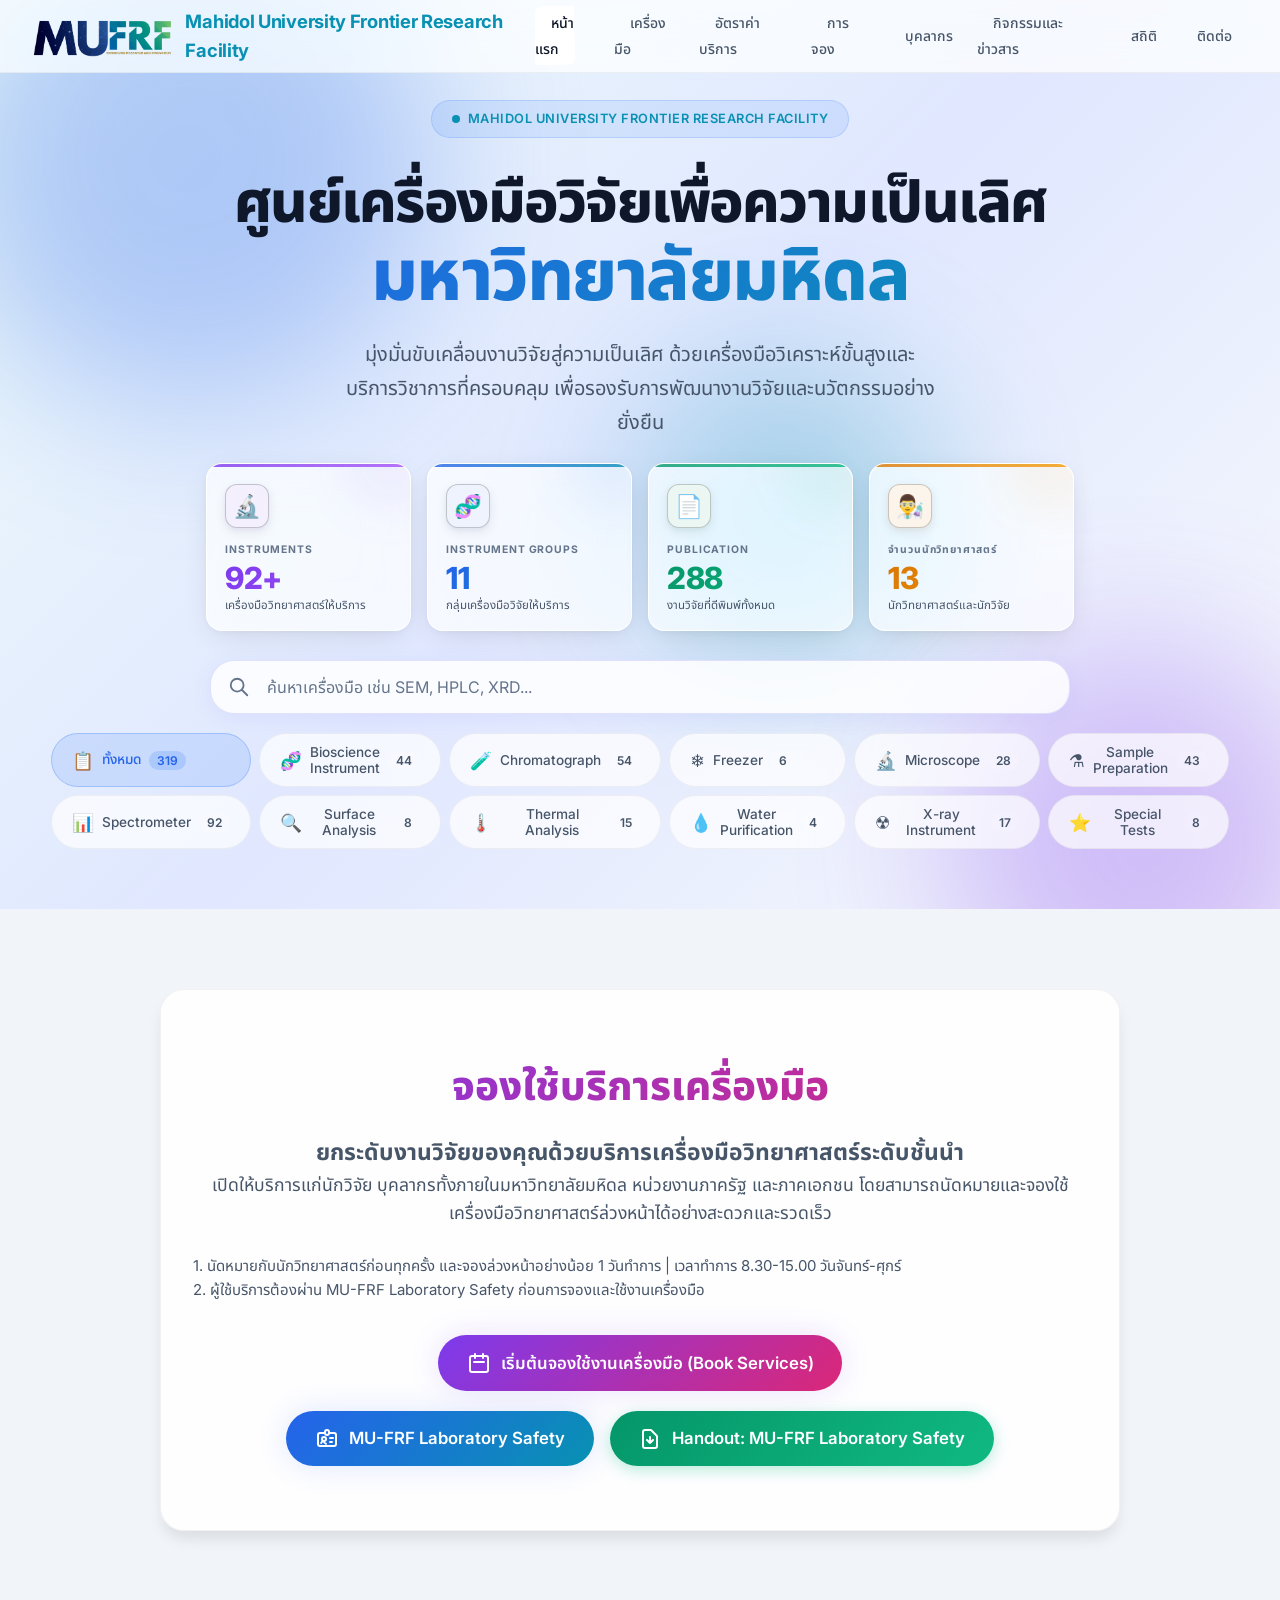
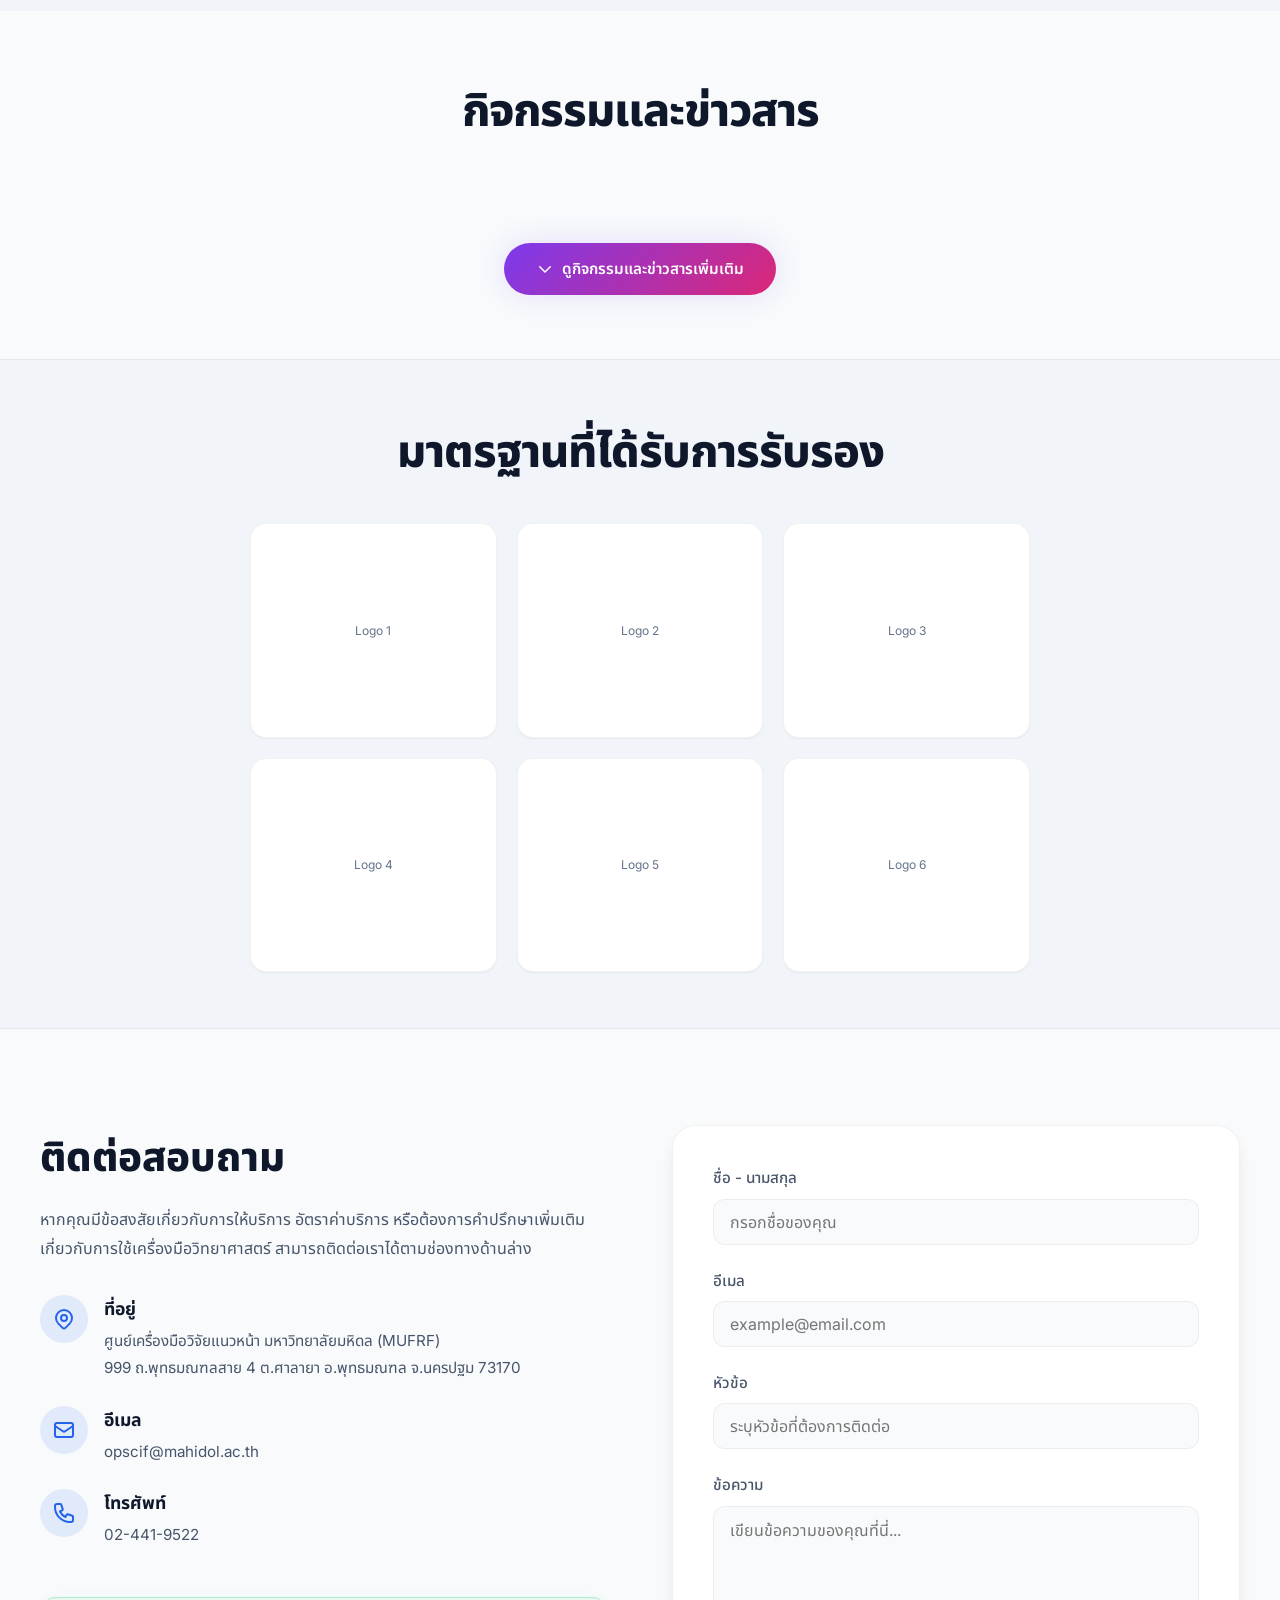
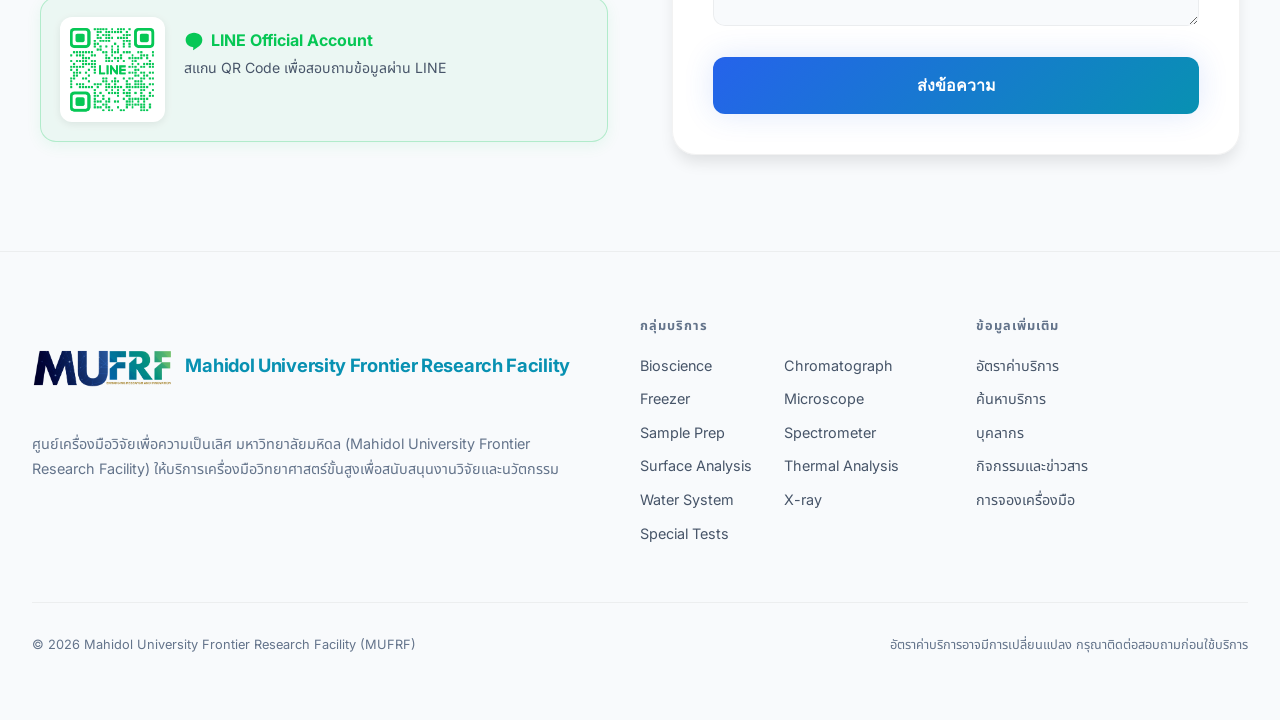
==== commit 57d8fd81: "Add files via upload" ====
--- a/index.html
+++ b/index.html
@@ -425,8 +425,9 @@
       transform: translateY(-50%);
       width: 22px;
       height: 22px;
-      color: var(--accent-indigo);
+      color: var(--text-muted);
       pointer-events: none;
+      z-index: 10;
     }
 
     .hero-category-pills {
@@ -536,7 +537,6 @@
     .section {
       position: relative;
       z-index: 1;
-      padding: 5rem 2rem;
     }
 
     .section-header {
@@ -1265,7 +1265,7 @@
 
     /* ===== BOOKING SECTION ===== */
     .booking-section {
-      padding: 6rem 2rem;
+      padding: 5rem 2rem;
       background: var(--bg-secondary);
       text-align: center;
     }
@@ -1298,11 +1298,19 @@
 
     .booking-btns {
       display: flex;
+      flex-direction: column;
+      gap: 1.25rem;
+      justify-content: center;
+      align-items: center;
+      margin-top: 0.5rem;
+    }
+
+    .booking-sub-btns {
+      display: flex;
       flex-wrap: wrap;
       gap: 1rem;
       justify-content: center;
       align-items: center;
-      margin-top: 0.25rem;
     }
 
     .booking-btn {
@@ -1765,6 +1773,100 @@
     @media (min-width: 769px) and (max-width: 1024px) {
       .activities-grid {
         grid-template-columns: repeat(2, 1fr);
+      }
+    }
+
+    /* ===== ACCREDITATION SECTION ===== */
+    .accreditation-section {
+      padding: 3.5rem 2rem;
+      background: var(--bg-secondary);
+      border-top: 1px solid var(--glass-border);
+      border-bottom: 1px solid var(--glass-border);
+    }
+
+    .accreditation-inner {
+      max-width: 1100px;
+      margin: 0 auto;
+      text-align: center;
+    }
+
+    .accreditation-inner .section-header {
+      margin-bottom: 2.25rem;
+    }
+
+    .accreditation-logos {
+      display: grid;
+      grid-template-columns: repeat(3, 1fr);
+      gap: 1.25rem;
+      align-items: center;
+      justify-items: center;
+      max-width: 780px;
+      margin: 0 auto;
+    }
+
+    .accred-logo-wrap {
+      width: 100%;
+      aspect-ratio: 1.15 / 1;
+      display: flex;
+      align-items: center;
+      justify-content: center;
+      border-radius: var(--radius-lg);
+      border: 1.5px solid var(--glass-border);
+      background: #ffffff;
+      padding: 0.35rem;
+      transition: var(--transition-normal);
+      box-shadow: var(--shadow-sm);
+      overflow: hidden;
+    }
+
+    .accred-logo-wrap:hover {
+      border-color: rgba(99, 102, 241, 0.45);
+      box-shadow: 0 8px 20px rgba(99, 102, 241, 0.12);
+      transform: translateY(-3px);
+    }
+
+    .accred-logo {
+      width: 100%;
+      height: 100%;
+      max-width: 100%;
+      max-height: 100%;
+      object-fit: contain;
+      display: block;
+      border-radius: var(--radius-sm);
+      transition: var(--transition-normal);
+    }
+
+    .accred-placeholder {
+      display: none;
+      align-items: center;
+      justify-content: center;
+      width: 100%;
+      height: 100%;
+      font-size: 0.75rem;
+      color: var(--text-muted);
+    }
+
+    .accred-logo[src=""] {
+      display: none;
+    }
+
+    .accred-logo[src=""]+.accred-placeholder {
+      display: flex;
+    }
+
+    @media (max-width: 680px) {
+      .accreditation-logos {
+        grid-template-columns: repeat(2, 1fr);
+        max-width: 480px;
+        gap: 1rem;
+      }
+    }
+
+    @media (max-width: 380px) {
+      .accreditation-logos {
+        grid-template-columns: 1fr;
+        max-width: 250px;
+        gap: 1rem;
       }
     }
 
@@ -1960,17 +2062,17 @@
     }
 
     .kpi-icon {
-      width: 40px;
-      height: 40px;
+      width: 44px;
+      height: 44px;
       border-radius: 12px;
-      background: var(--kpi-icon-bg, rgba(37, 99, 235, 0.1));
-      border: 1px solid rgba(255, 255, 255, 0.6);
+      background: linear-gradient(var(--kpi-icon-bg), var(--kpi-icon-bg)), #ffffff;
+      border: 1px solid rgba(0, 0, 0, 0.2);
       display: flex;
       align-items: center;
       justify-content: center;
-      margin-bottom: 0.75rem;
-      font-size: 1.3rem;
-      box-shadow: 0 2px 8px rgba(0, 0, 0, 0.06);
+      margin-bottom: 0.85rem;
+      font-size: 1.4rem;
+      box-shadow: 0 4px 12px rgba(0, 0, 0, 0.08), 0 2px 4px var(--kpi-glow);
     }
 
     .kpi-label {
@@ -2104,7 +2206,7 @@
   </section>
 
   <!-- ===== SERVICES SECTION ===== -->
-  <section class="section" id="services" style="padding-top: 2.5rem;">
+  <section class="section" id="services">
 
     <!-- Group Cards -->
     <div class="groups-grid" id="groupsGrid">
@@ -2147,22 +2249,24 @@
           </svg>
           เริ่มต้นจองใช้งานเครื่องมือ (Book Services)
         </a>
-        <a href="https://docs.google.com/forms/d/e/1FAIpQLSfI5GufHUjpWhnP64uNNvtS0eD-9tKrf1ossqIuEfVmDjWH-g/viewform"
-          target="_blank" rel="noopener" class="labpass-btn">
-          <svg fill="none" viewBox="0 0 24 24" stroke="currentColor" width="24" height="24">
-            <path stroke-linecap="round" stroke-linejoin="round" stroke-width="2"
-              d="M10 6H5a2 2 0 00-2 2v9a2 2 0 002 2h14a2 2 0 002-2V8a2 2 0 00-2-2h-5m-4 0V5a2 2 0 114 0v1m-4 0a2 2 0 104 0m-5 8a2 2 0 100-4 2 2 0 000 4zm0 0c0 1.306.835 2.417 2 2.83M9 14a3.001 3.001 0 00-2.83 2M15 11h3m-3 4h2" />
-          </svg>
-          MU-FRF Laboratory Safety
-        </a>
-        <a href="https://drive.google.com/file/d/13WHyYWZUAE7r1A8g9fnDCnn-Qagp1sAj/view" target="_blank" rel="noopener"
-          class="handout-btn">
-          <svg fill="none" viewBox="0 0 24 24" stroke="currentColor" width="24" height="24">
-            <path stroke-linecap="round" stroke-linejoin="round" stroke-width="2"
-              d="M12 10v6m0 0l-3-3m3 3l3-3m2 8H7a2 2 0 01-2-2V5a2 2 0 012-2h5.586a1 1 0 01.707.293l5.414 5.414a1 1 0 01.293.707V19a2 2 0 01-2 2z" />
-          </svg>
-          Handout: MU-FRF Laboratory Safety
-        </a>
+        <div class="booking-sub-btns">
+          <a href="https://docs.google.com/forms/d/e/1FAIpQLSfI5GufHUjpWhnP64uNNvtS0eD-9tKrf1ossqIuEfVmDjWH-g/viewform"
+            target="_blank" rel="noopener" class="labpass-btn">
+            <svg fill="none" viewBox="0 0 24 24" stroke="currentColor" width="24" height="24">
+              <path stroke-linecap="round" stroke-linejoin="round" stroke-width="2"
+                d="M10 6H5a2 2 0 00-2 2v9a2 2 0 002 2h14a2 2 0 002-2V8a2 2 0 00-2-2h-5m-4 0V5a2 2 0 114 0v1m-4 0a2 2 0 104 0m-5 8a2 2 0 100-4 2 2 0 000 4zm0 0c0 1.306.835 2.417 2 2.83M9 14a3.001 3.001 0 00-2.83 2M15 11h3m-3 4h2" />
+            </svg>
+            MU-FRF Laboratory Safety
+          </a>
+          <a href="https://drive.google.com/file/d/13WHyYWZUAE7r1A8g9fnDCnn-Qagp1sAj/view" target="_blank"
+            rel="noopener" class="handout-btn">
+            <svg fill="none" viewBox="0 0 24 24" stroke="currentColor" width="24" height="24">
+              <path stroke-linecap="round" stroke-linejoin="round" stroke-width="2"
+                d="M12 10v6m0 0l-3-3m3 3l3-3m2 8H7a2 2 0 01-2-2V5a2 2 0 012-2h5.586a1 1 0 01.707.293l5.414 5.414a1 1 0 01.293.707V19a2 2 0 01-2 2z" />
+            </svg>
+            Handout: MU-FRF Laboratory Safety
+          </a>
+        </div>
       </div>
     </div>
   </section>
@@ -2182,6 +2286,60 @@
         </svg>
         ดูกิจกรรมและข่าวสารเพิ่มเติม
       </a>
+    </div>
+  </section>
+
+  <!-- ===== ACCREDITATION SECTION ===== -->
+  <section class="accreditation-section">
+    <div class="accreditation-inner">
+      <div class="section-header animate-on-scroll">
+        <h2>มาตรฐานที่ได้รับการรับรอง</h2>
+      </div>
+      <div class="accreditation-logos">
+
+        <!-- LOGO 1 — แก้ src="..." เป็น path รูปจริง -->
+        <div class="accred-logo-wrap">
+          <img src="images/Accredit.tif.jpg" alt="Accreditation 1" class="accred-logo"
+            onerror="this.style.display='none';this.nextElementSibling.style.display='flex'">
+          <div class="accred-placeholder">Logo 1</div>
+        </div>
+
+        <!-- LOGO 2 -->
+        <div class="accred-logo-wrap">
+          <img src="images/Peer_ESPPReL_2025.png.jpg" alt="Accreditation 2" class="accred-logo"
+            onerror="this.style.display='none';this.nextElementSibling.style.display='flex'">
+          <div class="accred-placeholder">Logo 2</div>
+        </div>
+
+        <!-- LOGO 3 -->
+        <div class="accred-logo-wrap">
+          <img src="Images/DLS_interlab.png.jpg" alt="Accreditation 3" class="accred-logo"
+            onerror="this.style.display='none';this.nextElementSibling.style.display='flex'">
+          <div class="accred-placeholder">Logo 3</div>
+        </div>
+
+        <!-- LOGO 4 -->
+        <div class="accred-logo-wrap">
+          <img src="images/XRD_interlab.png.jpg" alt="Accreditation 4" class="accred-logo"
+            onerror="this.style.display='none';this.nextElementSibling.style.display='flex'">
+          <div class="accred-placeholder">Logo 4</div>
+        </div>
+
+        <!-- LOGO 5 -->
+        <div class="accred-logo-wrap">
+          <img src="images/XRD_Interlab2.png.jpg" alt="Accreditation 5" class="accred-logo"
+            onerror="this.style.display='none';this.nextElementSibling.style.display='flex'">
+          <div class="accred-placeholder">Logo 5</div>
+        </div>
+
+        <!-- LOGO 6 -->
+        <div class="accred-logo-wrap">
+          <img src="images/EDS_Interlab.png.jpg" alt="Accreditation 6" class="accred-logo"
+            onerror="this.style.display='none';this.nextElementSibling.style.display='flex'">
+          <div class="accred-placeholder">Logo 6</div>
+        </div>
+
+      </div>
     </div>
   </section>
 
@@ -2234,11 +2392,17 @@
               <p>02-441-9522</p>
             </div>
           </div>
-          <div class="contact-qr-card" style="margin-top: 1.5rem; background: rgba(6, 199, 85, 0.05); border: 1px solid rgba(6, 199, 85, 0.25); border-radius: 16px; padding: 1.2rem; display: flex; align-items: center; gap: 1.2rem; box-shadow: 0 4px 15px rgba(6, 199, 85, 0.08);">
-            <img src="images/line-qr.png" alt="LINE Official Account QR Code" style="width: 105px; height: 105px; border-radius: 12px; background: #ffffff; padding: 6px; box-shadow: 0 2px 8px rgba(0,0,0,0.08); flex-shrink: 0; object-fit: contain;">
+          <div class="contact-qr-card"
+            style="margin-top: 1.5rem; background: rgba(6, 199, 85, 0.05); border: 1px solid rgba(6, 199, 85, 0.25); border-radius: 16px; padding: 1.2rem; display: flex; align-items: center; gap: 1.2rem; box-shadow: 0 4px 15px rgba(6, 199, 85, 0.08);">
+            <img src="images/line-qr.png" alt="LINE Official Account QR Code"
+              style="width: 105px; height: 105px; border-radius: 12px; background: #ffffff; padding: 6px; box-shadow: 0 2px 8px rgba(0,0,0,0.08); flex-shrink: 0; object-fit: contain;">
             <div>
-              <h4 style="font-size: 1rem; font-weight: 700; color: #06C755; margin-bottom: 0.3rem; display: flex; align-items: center; gap: 0.4rem;">
-                <svg width="20" height="20" viewBox="0 0 24 24" fill="#06C755"><path d="M12 2C6.48 2 2 5.92 2 10.75c0 4.28 3.52 7.87 8.27 8.56.32.07.76.21.87.49.1.25.07.64.03.9-.07.39-.29 1.55-.33 1.88-.06.49.23.48.49.33.26-.15 3.32-2.18 4.54-3.02C19.78 17.58 22 14.41 22 10.75 22 5.92 17.52 2 12 2z"/></svg>
+              <h4
+                style="font-size: 1rem; font-weight: 700; color: #06C755; margin-bottom: 0.3rem; display: flex; align-items: center; gap: 0.4rem;">
+                <svg width="20" height="20" viewBox="0 0 24 24" fill="#06C755">
+                  <path
+                    d="M12 2C6.48 2 2 5.92 2 10.75c0 4.28 3.52 7.87 8.27 8.56.32.07.76.21.87.49.1.25.07.64.03.9-.07.39-.29 1.55-.33 1.88-.06.49.23.48.49.33.26-.15 3.32-2.18 4.54-3.02C19.78 17.58 22 14.41 22 10.75 22 5.92 17.52 2 12 2z" />
+                </svg>
                 LINE Official Account
               </h4>
               <p style="font-size: 0.88rem; color: var(--text-secondary); line-height: 1.45;">
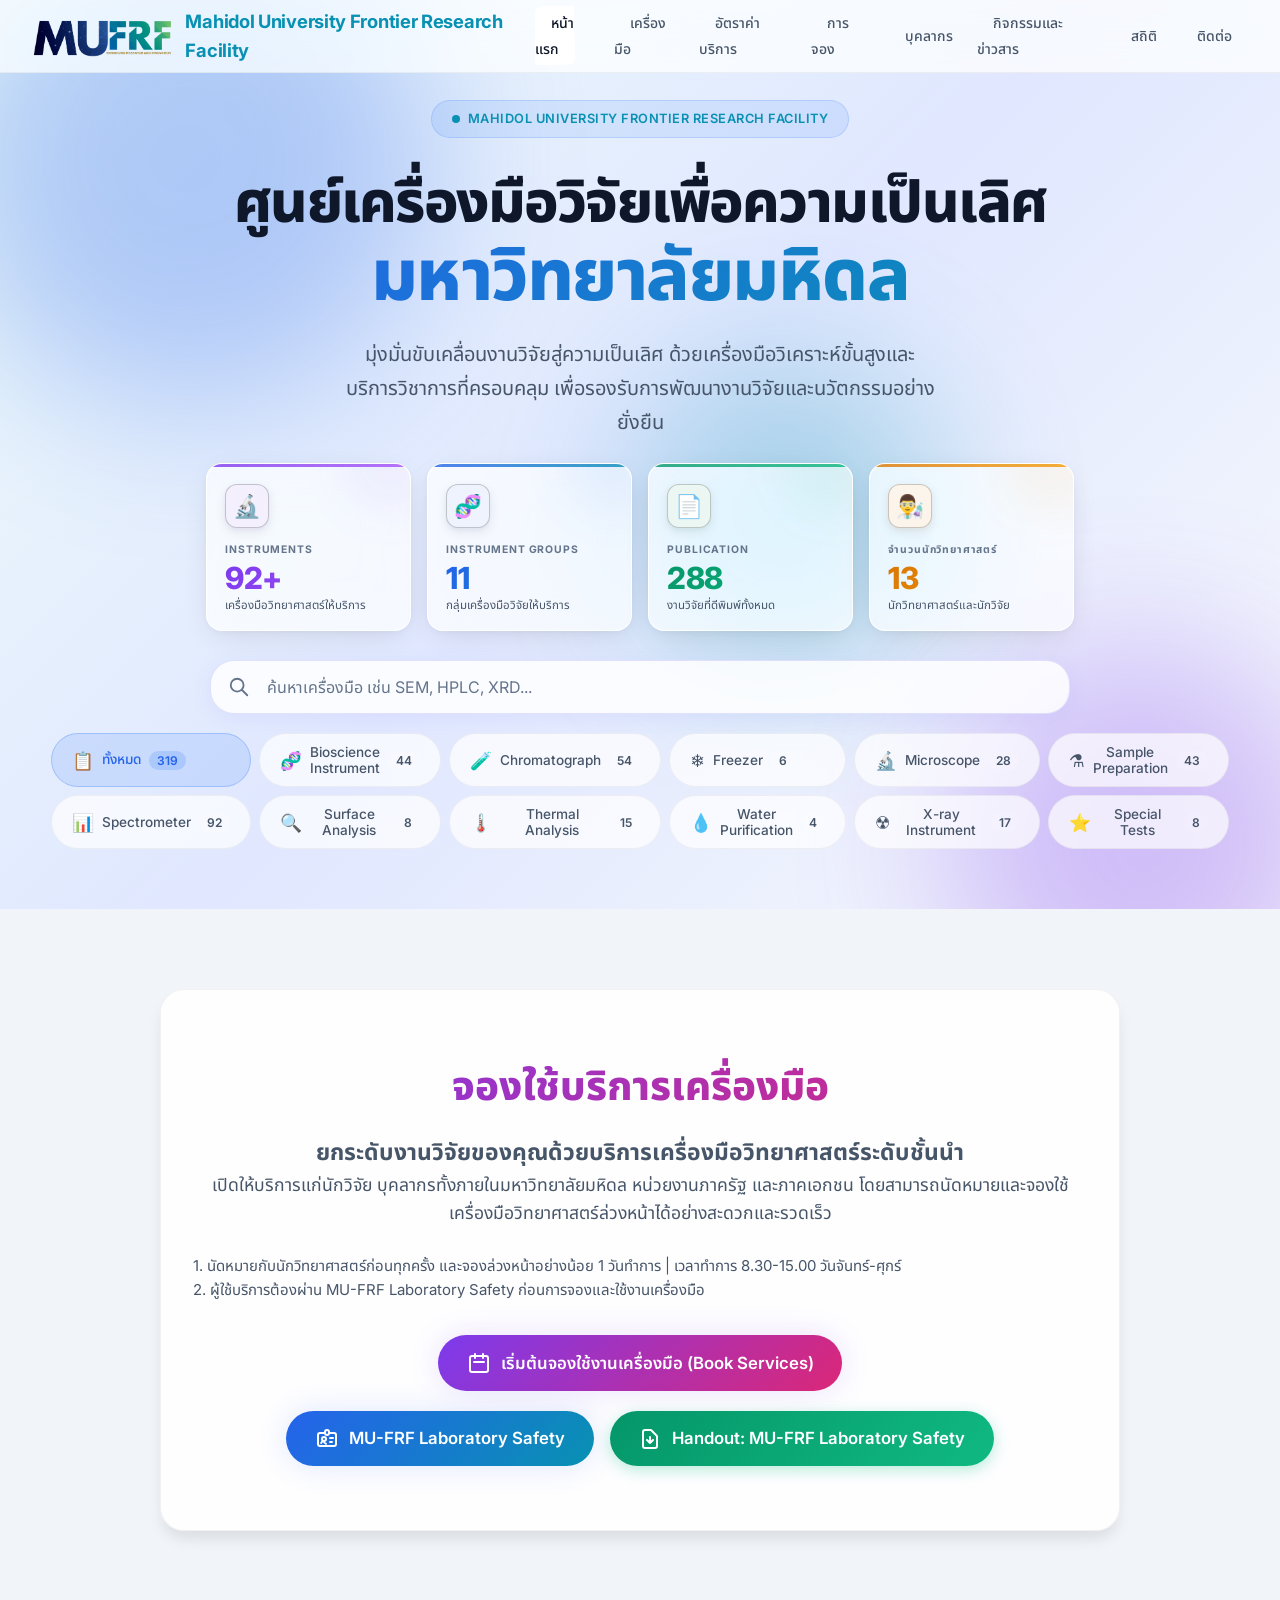
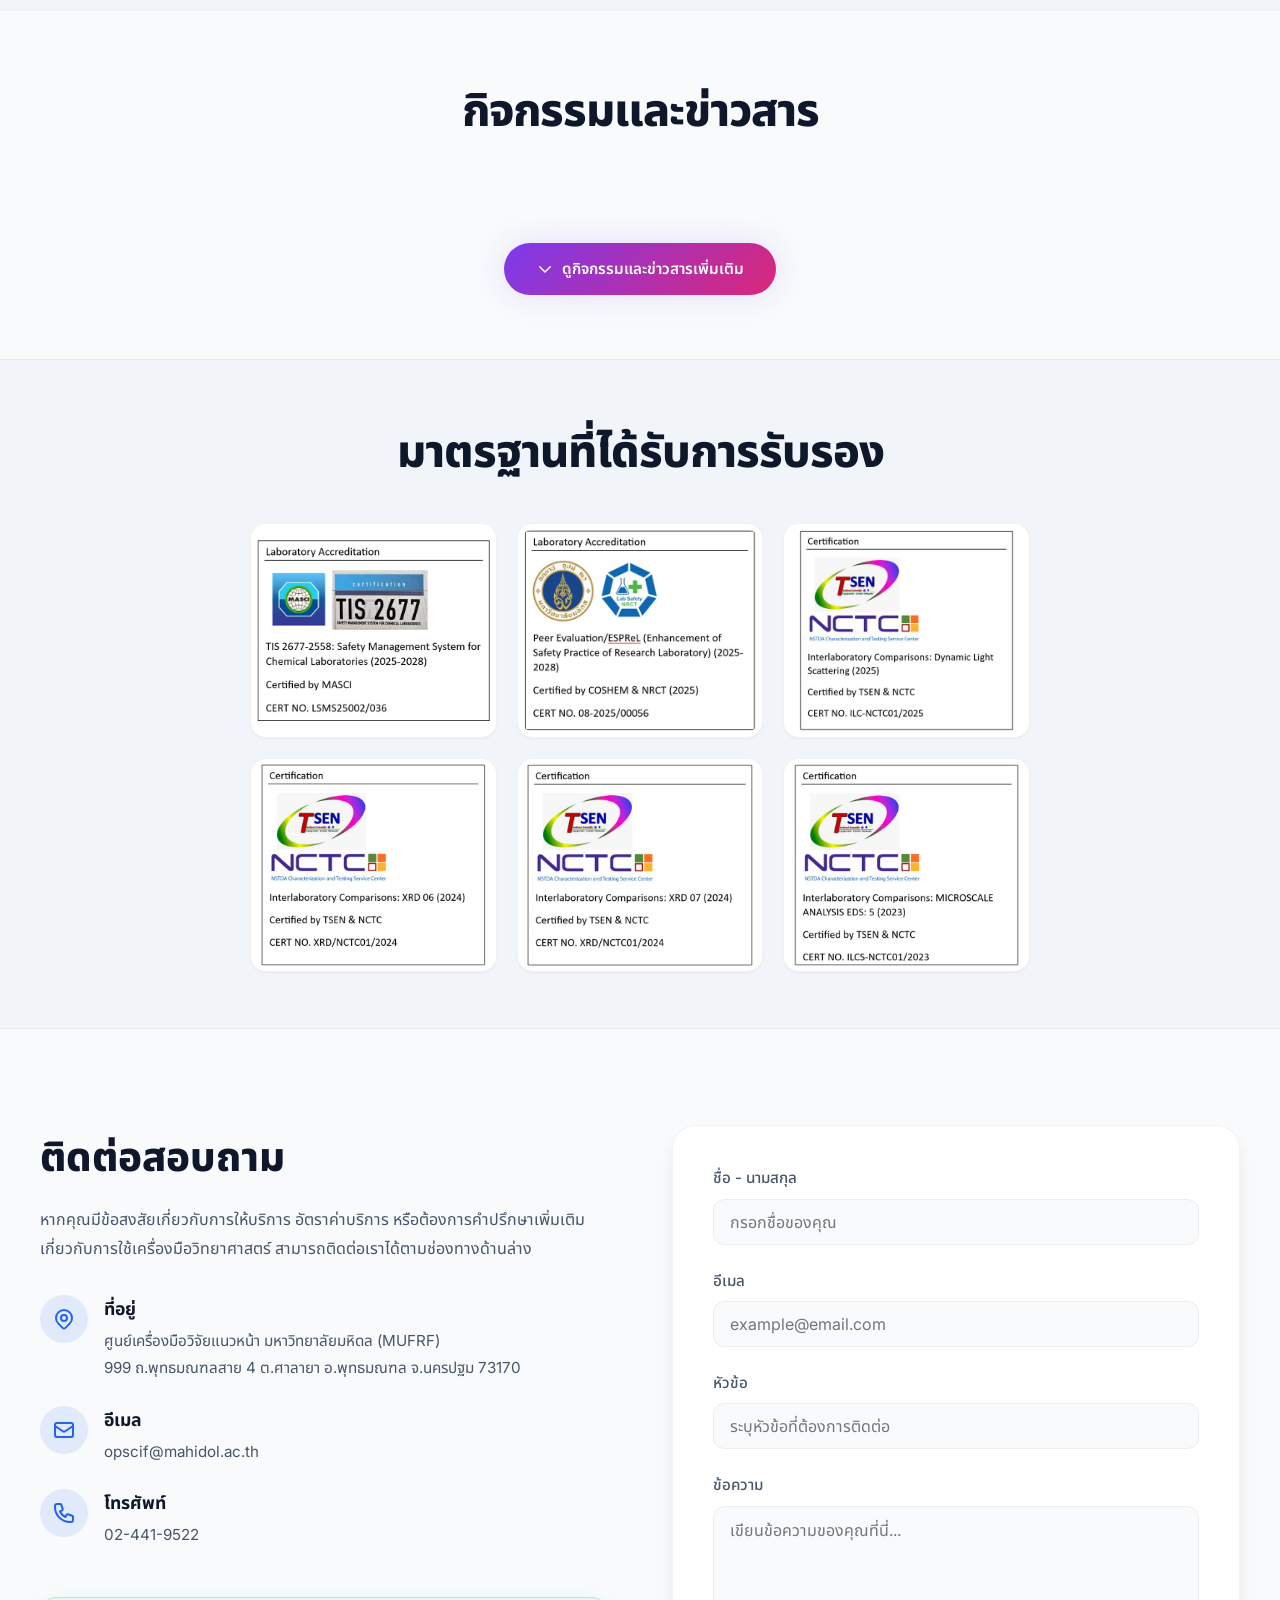
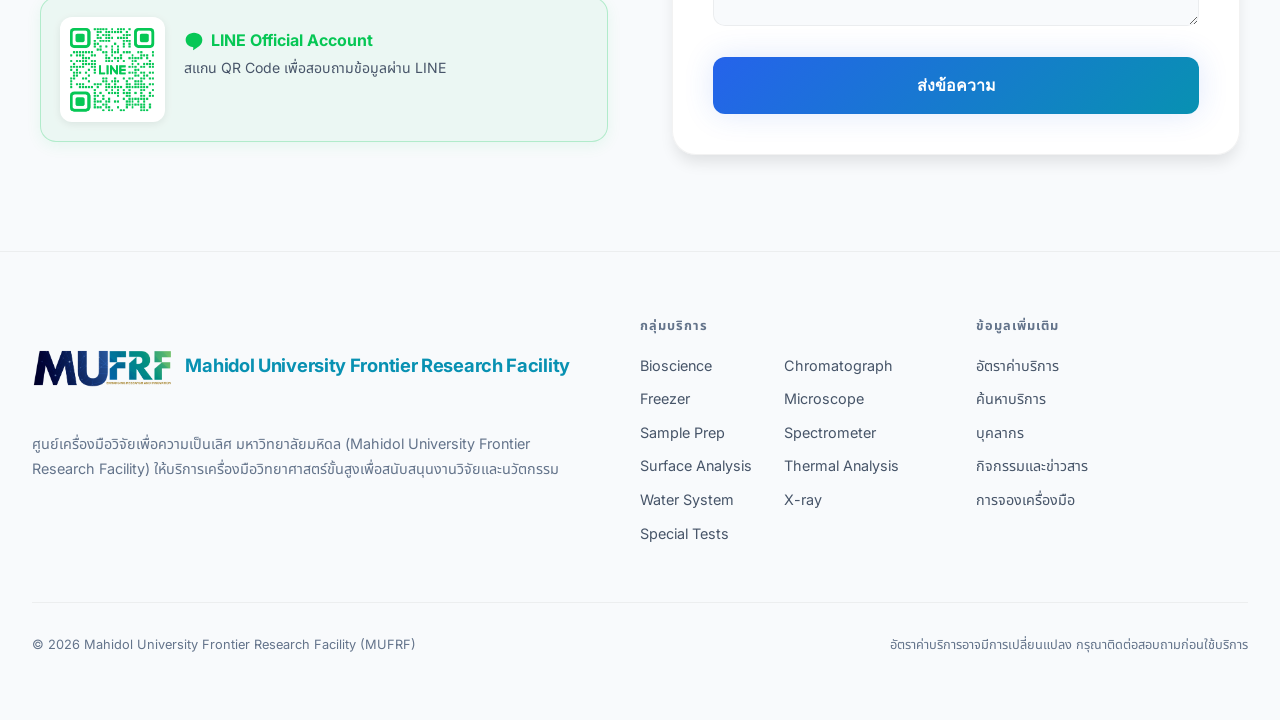
==== commit a51f4ee4: "Add files via upload" ====
--- a/index.html
+++ b/index.html
@@ -2313,7 +2313,7 @@
 
         <!-- LOGO 3 -->
         <div class="accred-logo-wrap">
-          <img src="Images/DLS_interlab.png.jpg" alt="Accreditation 3" class="accred-logo"
+          <img src="images/DLS_interlab.png.jpg" alt="Accreditation 3" class="accred-logo"
             onerror="this.style.display='none';this.nextElementSibling.style.display='flex'">
           <div class="accred-placeholder">Logo 3</div>
         </div>
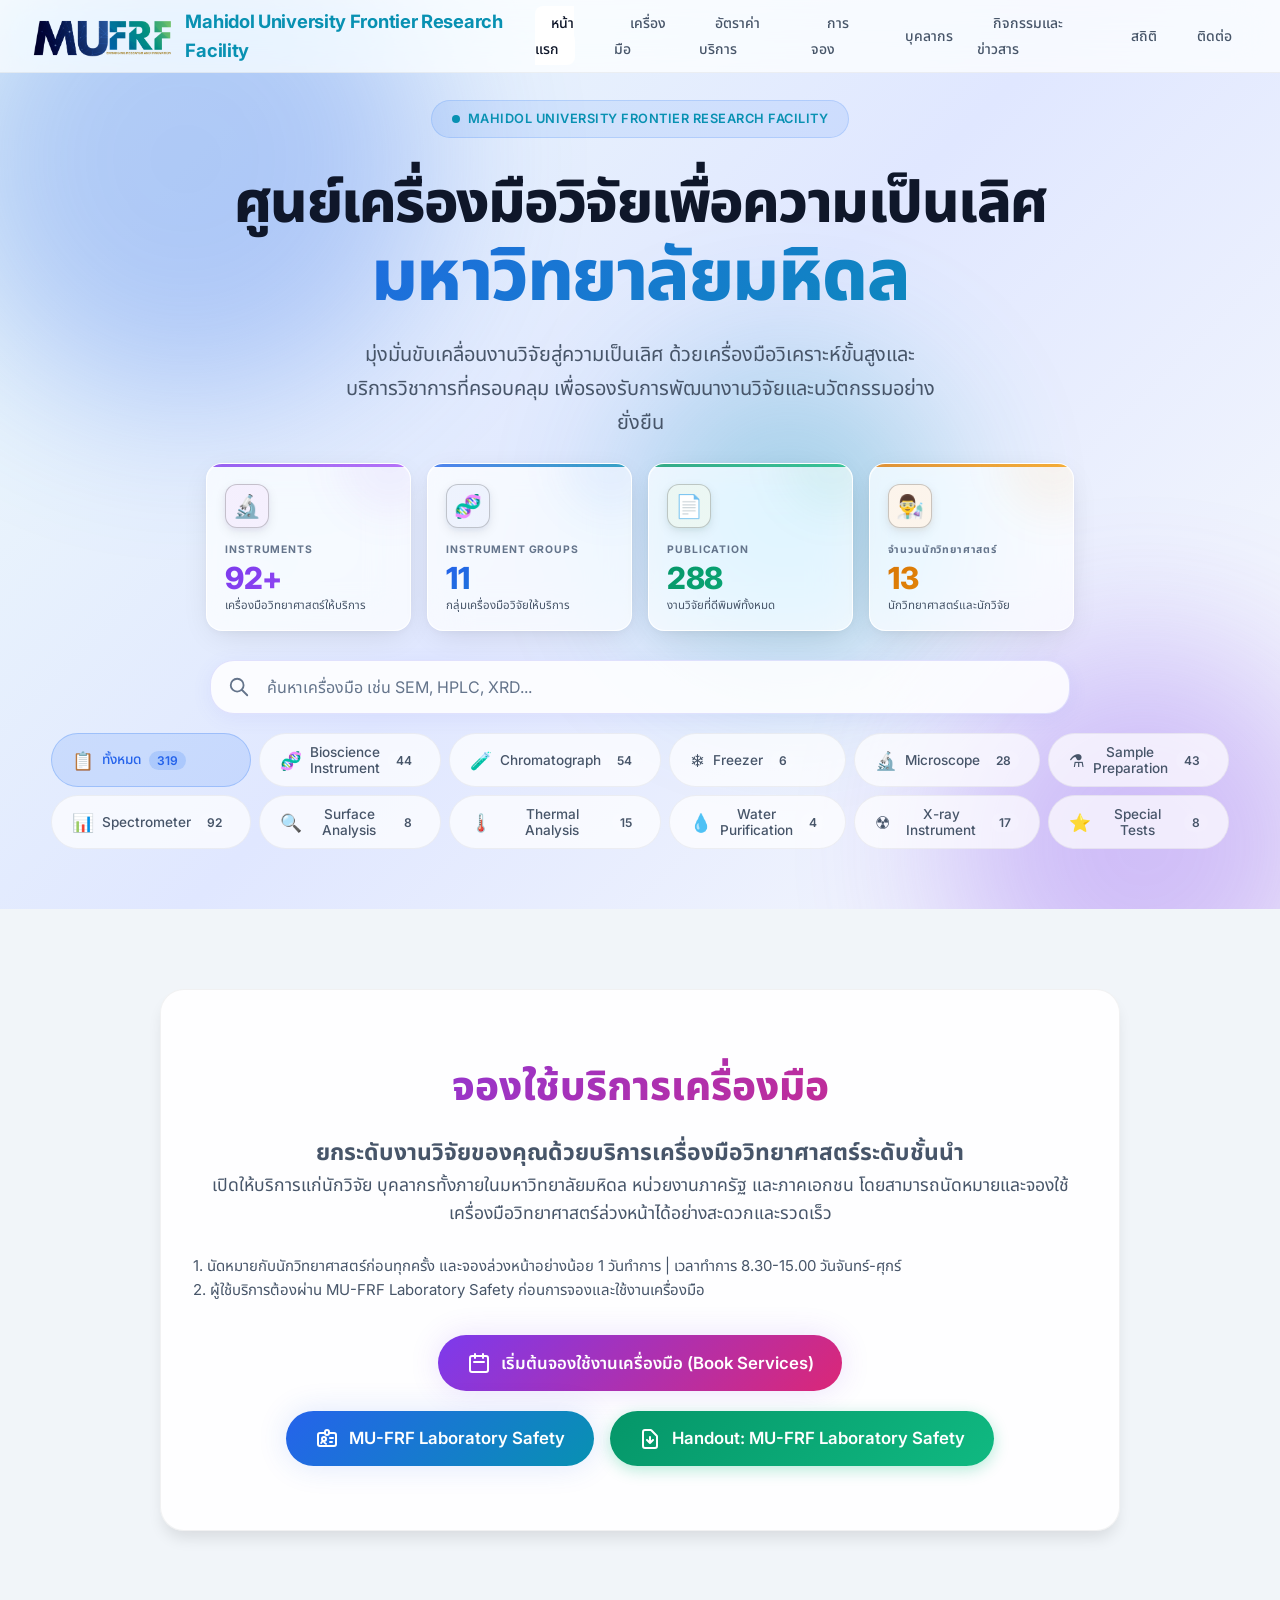
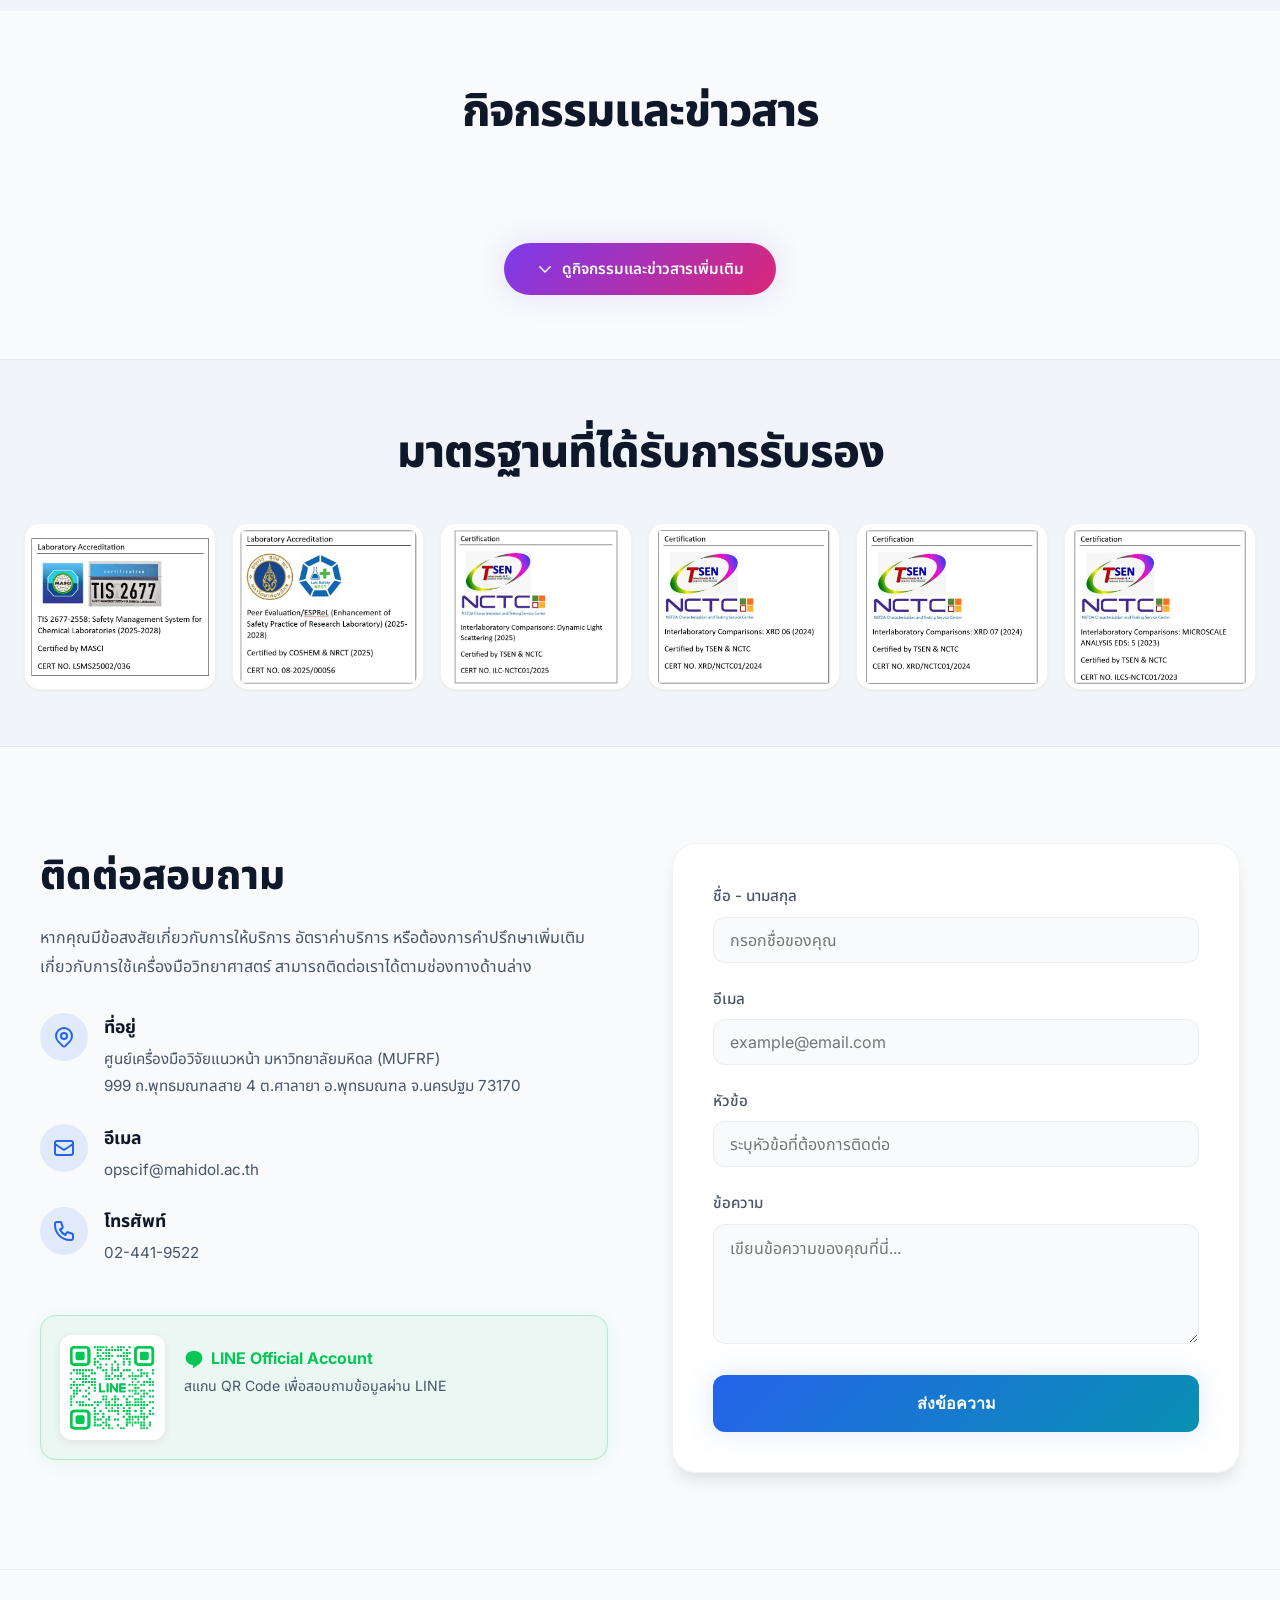
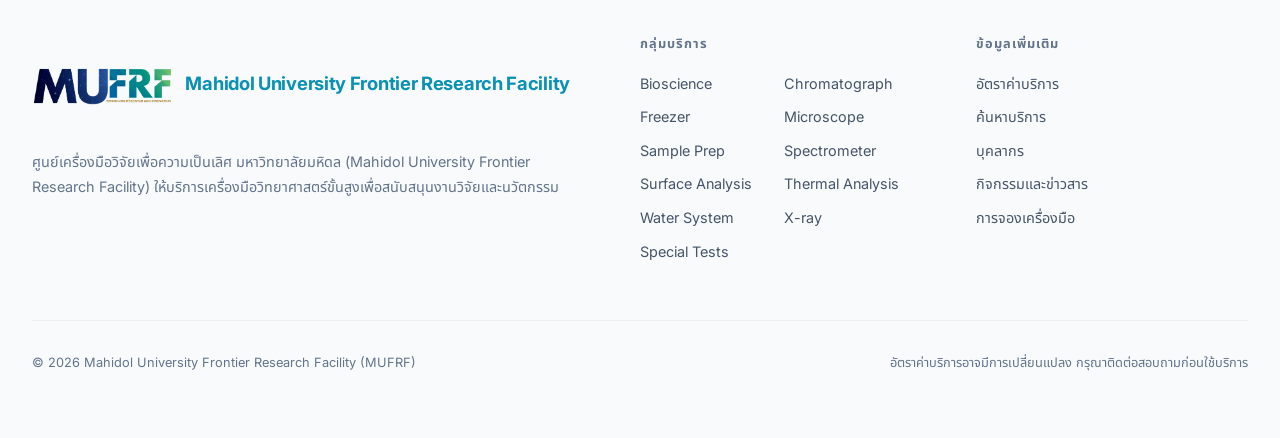
==== commit cc1db16b: "Add files via upload" ====
--- a/index.html
+++ b/index.html
@@ -1778,14 +1778,14 @@
 
     /* ===== ACCREDITATION SECTION ===== */
     .accreditation-section {
-      padding: 3.5rem 2rem;
+      padding: 3.5rem 1.5rem;
       background: var(--bg-secondary);
       border-top: 1px solid var(--glass-border);
       border-bottom: 1px solid var(--glass-border);
     }
 
     .accreditation-inner {
-      max-width: 1100px;
+      max-width: 1400px;
       margin: 0 auto;
       text-align: center;
     }
@@ -1796,11 +1796,11 @@
 
     .accreditation-logos {
       display: grid;
-      grid-template-columns: repeat(3, 1fr);
-      gap: 1.25rem;
+      grid-template-columns: repeat(6, 1fr);
+      gap: 1rem;
       align-items: center;
       justify-items: center;
-      max-width: 780px;
+      max-width: 100%;
       margin: 0 auto;
     }
 
@@ -1817,12 +1817,13 @@
       transition: var(--transition-normal);
       box-shadow: var(--shadow-sm);
       overflow: hidden;
+      cursor: pointer;
     }
 
     .accred-logo-wrap:hover {
       border-color: rgba(99, 102, 241, 0.45);
-      box-shadow: 0 8px 20px rgba(99, 102, 241, 0.12);
-      transform: translateY(-3px);
+      box-shadow: 0 8px 20px rgba(99, 102, 241, 0.15);
+      transform: translateY(-4px);
     }
 
     .accred-logo {
@@ -1854,11 +1855,88 @@
       display: flex;
     }
 
+    /* Modal for enlarged certificate view */
+    .cert-modal {
+      display: none;
+      position: fixed;
+      inset: 0;
+      z-index: 99999;
+      background: rgba(15, 23, 42, 0.85);
+      backdrop-filter: blur(8px);
+      align-items: center;
+      justify-content: center;
+      padding: 1.5rem;
+      opacity: 0;
+      transition: opacity 0.25s ease;
+    }
+
+    .cert-modal.active {
+      display: flex;
+      opacity: 1;
+    }
+
+    .cert-modal-content {
+      position: relative;
+      max-width: 650px;
+      width: 100%;
+      background: #ffffff;
+      padding: 0.85rem;
+      border-radius: 16px;
+      box-shadow: 0 25px 50px -12px rgba(0, 0, 0, 0.4);
+      animation: modalZoom 0.22s ease-out;
+    }
+
+    .cert-modal-content img {
+      width: 100%;
+      height: auto;
+      border-radius: 10px;
+      display: block;
+    }
+
+    .cert-modal-close {
+      position: absolute;
+      top: -12px;
+      right: -12px;
+      width: 36px;
+      height: 36px;
+      background: #ffffff;
+      border: 1px solid rgba(0, 0, 0, 0.1);
+      border-radius: 50%;
+      font-size: 1.25rem;
+      font-weight: 700;
+      color: #334155;
+      cursor: pointer;
+      display: flex;
+      align-items: center;
+      justify-content: center;
+      box-shadow: 0 4px 14px rgba(0, 0, 0, 0.2);
+      transition: all 0.2s;
+    }
+
+    .cert-modal-close:hover {
+      background: #f1f5f9;
+      color: #0f172a;
+      transform: scale(1.1);
+    }
+
+    @keyframes modalZoom {
+      from { transform: scale(0.92); opacity: 0; }
+      to { transform: scale(1); opacity: 1; }
+    }
+
+    @media (max-width: 1024px) {
+      .accreditation-logos {
+        grid-template-columns: repeat(3, 1fr);
+        max-width: 780px;
+        gap: 1rem;
+      }
+    }
+
     @media (max-width: 680px) {
       .accreditation-logos {
         grid-template-columns: repeat(2, 1fr);
         max-width: 480px;
-        gap: 1rem;
+        gap: 0.85rem;
       }
     }
 
@@ -1866,7 +1944,7 @@
       .accreditation-logos {
         grid-template-columns: 1fr;
         max-width: 250px;
-        gap: 1rem;
+        gap: 0.75rem;
       }
     }
 
@@ -2297,44 +2375,44 @@
       </div>
       <div class="accreditation-logos">
 
-        <!-- LOGO 1 — แก้ src="..." เป็น path รูปจริง -->
-        <div class="accred-logo-wrap">
-          <img src="images/Accredit.tif.jpg" alt="Accreditation 1" class="accred-logo"
+        <!-- LOGO 1 -->
+        <div class="accred-logo-wrap" onclick="openCertModal('images/Accredit.tif.jpg', 'TIS 2677-2558: Safety Management System for Chemical Laboratories')" title="คลิกเพื่อดูรูปขยาย TIS 2677-2558">
+          <img src="images/Accredit.tif.jpg" alt="TIS 2677-2558: Safety Management System for Chemical Laboratories (2025-2028)" class="accred-logo"
             onerror="this.style.display='none';this.nextElementSibling.style.display='flex'">
           <div class="accred-placeholder">Logo 1</div>
         </div>
 
         <!-- LOGO 2 -->
-        <div class="accred-logo-wrap">
-          <img src="images/Peer_ESPPReL_2025.png.jpg" alt="Accreditation 2" class="accred-logo"
+        <div class="accred-logo-wrap" onclick="openCertModal('images/Peer_ESPPReL_2025.png.jpg', 'Peer Evaluation/ESPReL (2025-2028)')" title="คลิกเพื่อดูรูปขยาย Peer Evaluation/ESPReL">
+          <img src="images/Peer_ESPPReL_2025.png.jpg" alt="Peer Evaluation/ESPReL (Enhancement of Safety Practice of Research Laboratory)" class="accred-logo"
             onerror="this.style.display='none';this.nextElementSibling.style.display='flex'">
           <div class="accred-placeholder">Logo 2</div>
         </div>
 
         <!-- LOGO 3 -->
-        <div class="accred-logo-wrap">
-          <img src="images/DLS_interlab.png.jpg" alt="Accreditation 3" class="accred-logo"
+        <div class="accred-logo-wrap" onclick="openCertModal('images/DLS_interlab.png.jpg', 'Interlaboratory Comparisons: Dynamic Light Scattering (2025)')" title="คลิกเพื่อดูรูปขยาย Dynamic Light Scattering (2025)">
+          <img src="images/DLS_interlab.png.jpg" alt="Interlaboratory Comparisons: Dynamic Light Scattering (2025)" class="accred-logo"
             onerror="this.style.display='none';this.nextElementSibling.style.display='flex'">
           <div class="accred-placeholder">Logo 3</div>
         </div>
 
         <!-- LOGO 4 -->
-        <div class="accred-logo-wrap">
-          <img src="images/XRD_interlab.png.jpg" alt="Accreditation 4" class="accred-logo"
+        <div class="accred-logo-wrap" onclick="openCertModal('images/XRD_interlab.png.jpg', 'Interlaboratory Comparisons: XRD 06 (2024)')" title="คลิกเพื่อดูรูปขยาย XRD 06 (2024)">
+          <img src="images/XRD_interlab.png.jpg" alt="Interlaboratory Comparisons: XRD 06 (2024)" class="accred-logo"
             onerror="this.style.display='none';this.nextElementSibling.style.display='flex'">
           <div class="accred-placeholder">Logo 4</div>
         </div>
 
         <!-- LOGO 5 -->
-        <div class="accred-logo-wrap">
-          <img src="images/XRD_Interlab2.png.jpg" alt="Accreditation 5" class="accred-logo"
+        <div class="accred-logo-wrap" onclick="openCertModal('images/XRD_Interlab2.png.jpg', 'Interlaboratory Comparisons: XRD 07 (2024)')" title="คลิกเพื่อดูรูปขยาย XRD 07 (2024)">
+          <img src="images/XRD_Interlab2.png.jpg" alt="Interlaboratory Comparisons: XRD 07 (2024)" class="accred-logo"
             onerror="this.style.display='none';this.nextElementSibling.style.display='flex'">
           <div class="accred-placeholder">Logo 5</div>
         </div>
 
         <!-- LOGO 6 -->
-        <div class="accred-logo-wrap">
-          <img src="images/EDS_Interlab.png.jpg" alt="Accreditation 6" class="accred-logo"
+        <div class="accred-logo-wrap" onclick="openCertModal('images/EDS_Interlab.png.jpg', 'Interlaboratory Comparisons: MICROSCALE ANALYSIS EDS: 5 (2023)')" title="คลิกเพื่อดูรูปขยาย MICROSCALE ANALYSIS EDS: 5 (2023)">
+          <img src="images/EDS_Interlab.png.jpg" alt="Interlaboratory Comparisons: MICROSCALE ANALYSIS EDS: 5 (2023)" class="accred-logo"
             onerror="this.style.display='none';this.nextElementSibling.style.display='flex'">
           <div class="accred-placeholder">Logo 6</div>
         </div>
@@ -2538,7 +2616,7 @@
         form.reset();
         statusDiv.style.display = 'block';
         statusDiv.style.color = '#059669';
-        statusDiv.innerHTML = '✅ ขอบคุณที่ติดต่อเรา! เราจะตอบกลับภายใน 1-2 วันทำการ';
+        statusDiv.innerHTML = '✅ Thank you for contacting us! We will get back to you within 1-2 business days.';
         btn.textContent = 'ส่งแล้ว ✓';
         setTimeout(() => {
           btn.disabled = false;
@@ -2998,10 +3076,40 @@
     }, { threshold: 0.1, rootMargin: '0px 0px -50px 0px' });
     document.querySelectorAll('.animate-on-scroll').forEach(el => observer.observe(el));
 
+    // Certificate Lightbox Modal
+    function openCertModal(src, alt) {
+      const modal = document.getElementById('certModal');
+      const img = document.getElementById('certModalImg');
+      if (!modal || !img) return;
+      img.src = src;
+      img.alt = alt || 'Certificate Preview';
+      modal.classList.add('active');
+      document.body.style.overflow = 'hidden';
+    }
+
+    function closeCertModal() {
+      const modal = document.getElementById('certModal');
+      if (!modal) return;
+      modal.classList.remove('active');
+      document.body.style.overflow = '';
+    }
+
+    document.addEventListener('keydown', (e) => {
+      if (e.key === 'Escape') closeCertModal();
+    });
+
     // Init
     buildPills();
     filterAndRender();
   </script>
+
+  <!-- Certificate Lightbox Modal -->
+  <div id="certModal" class="cert-modal" onclick="closeCertModal()">
+    <div class="cert-modal-content" onclick="event.stopPropagation()">
+      <button class="cert-modal-close" onclick="closeCertModal()" aria-label="Close" title="ปิด">&times;</button>
+      <img id="certModalImg" src="" alt="Certificate Preview">
+    </div>
+  </div>
 </body>
 
 </html>
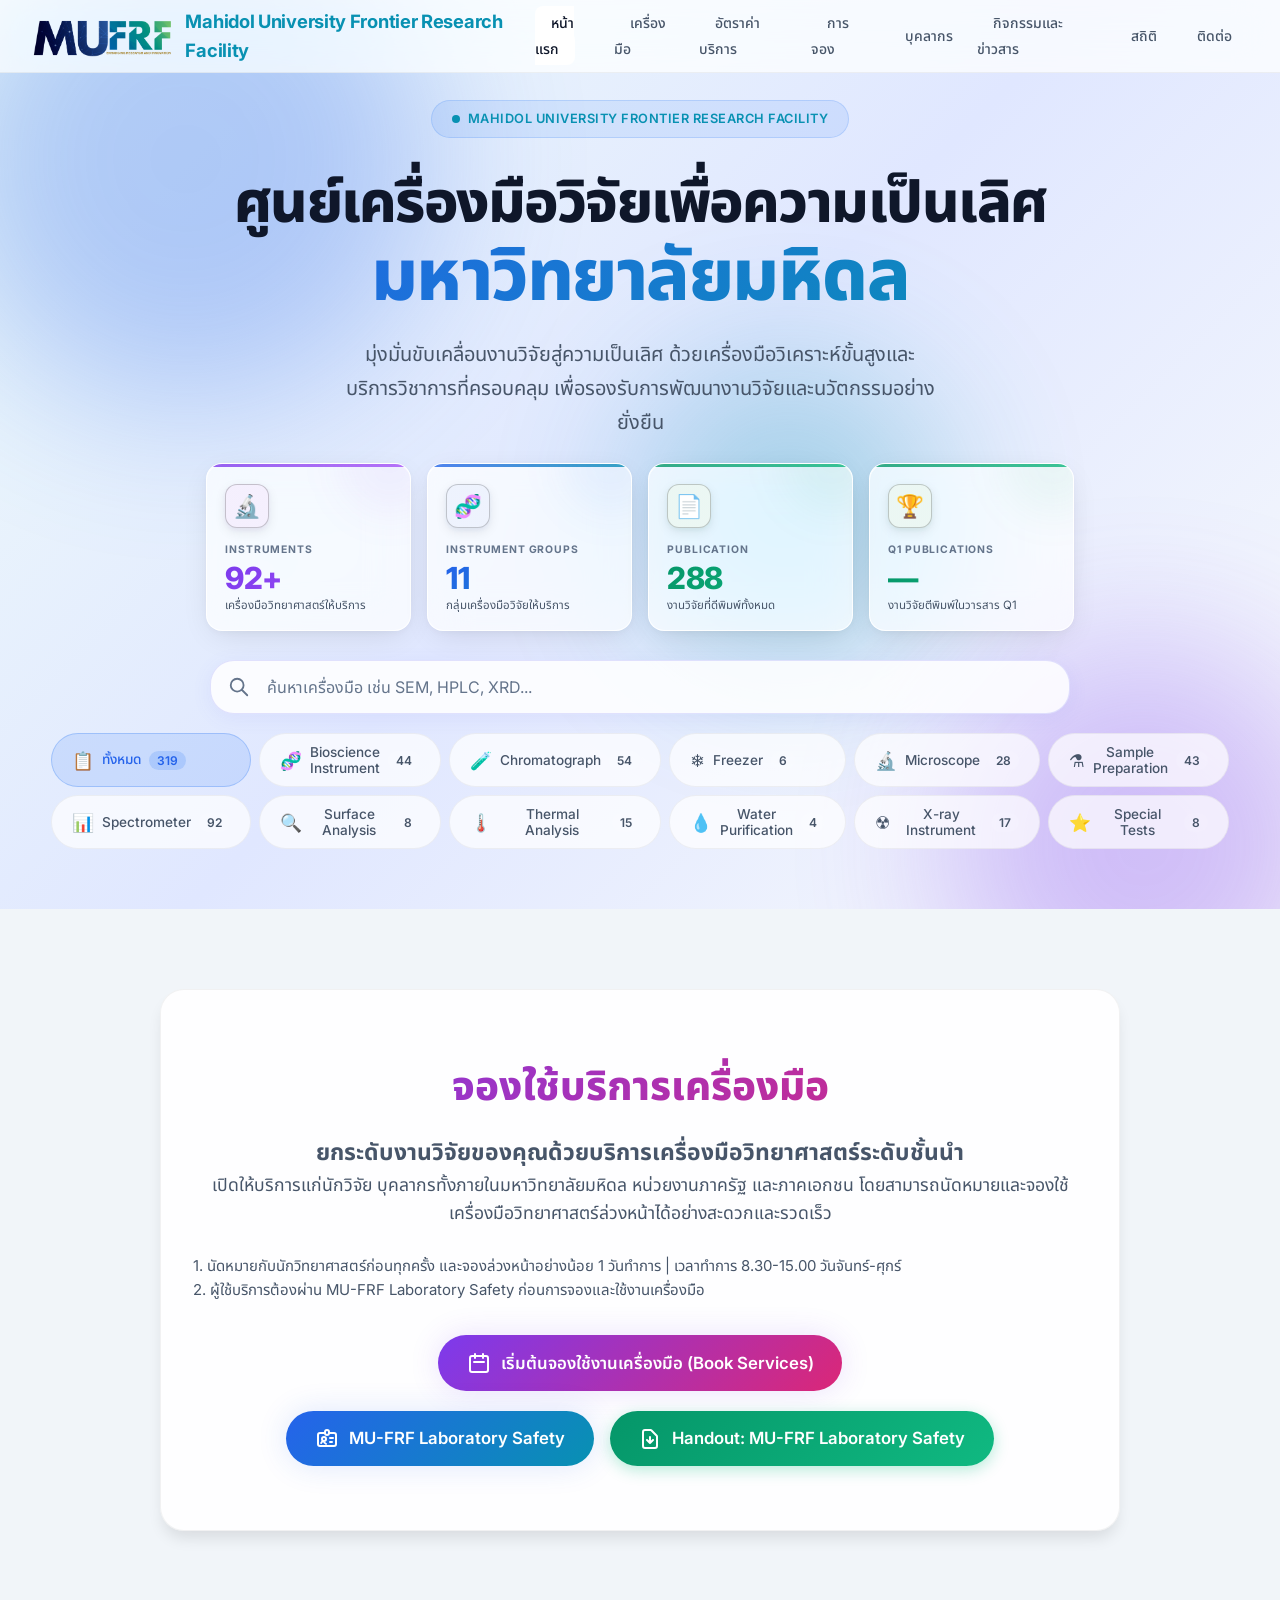
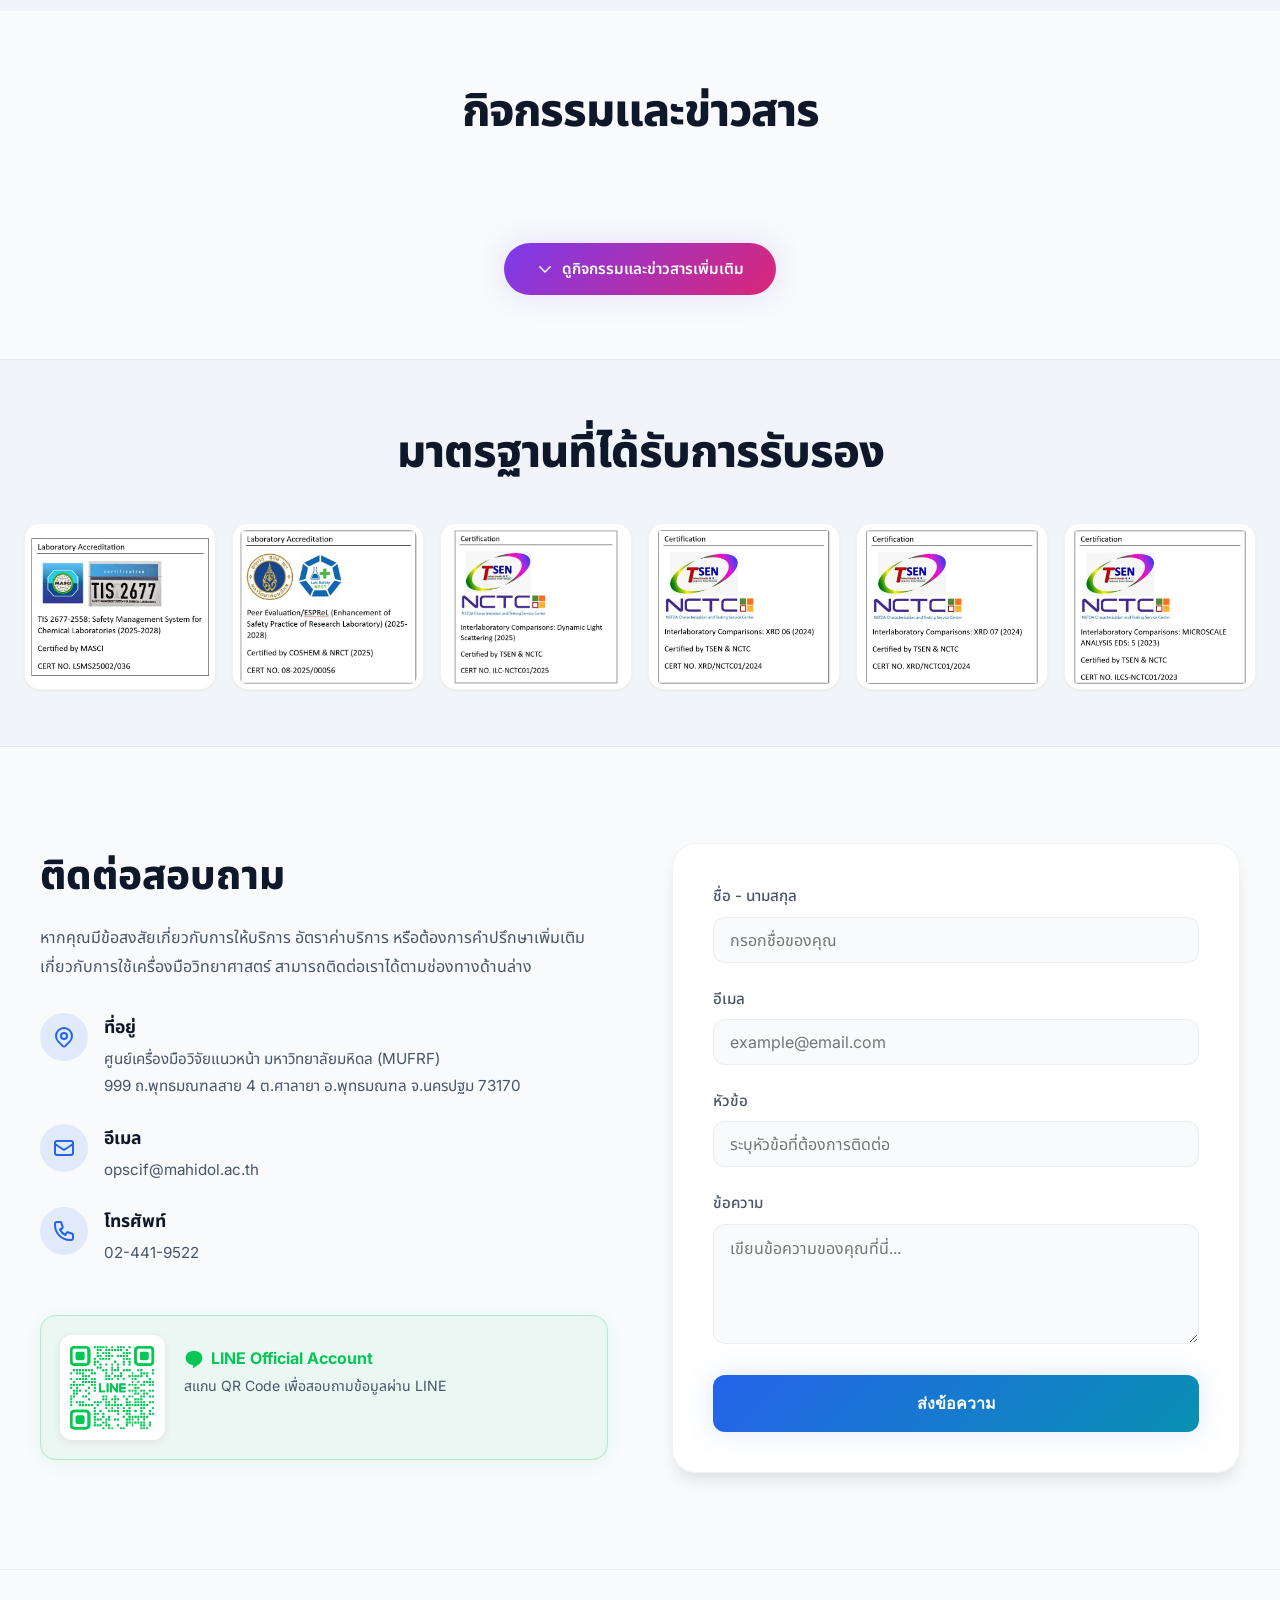
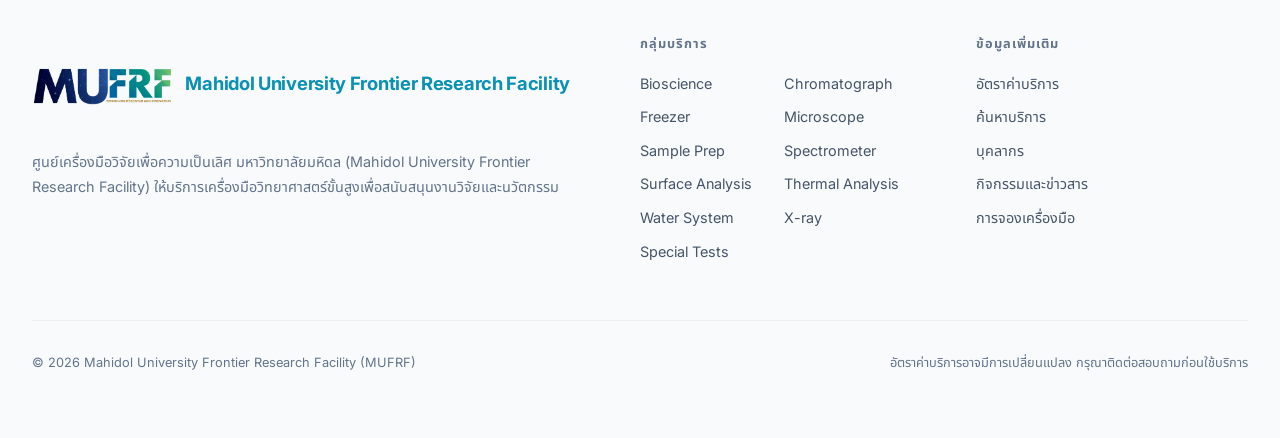
==== commit 1fb5d8db: "Add files via upload" ====
--- a/index.html
+++ b/index.html
@@ -2261,11 +2261,11 @@
           <div class="kpi-desc">งานวิจัยที่ดีพิมพ์ทั้งหมด</div>
         </div>
         <div class="kpi-card"
-          style="--kpi-gradient: linear-gradient(135deg, #d97706, #f59e0b); --kpi-glow: rgba(217,119,6,0.06); --kpi-icon-bg: rgba(217,119,6,0.08);">
-          <div class="kpi-icon">👨‍🔬</div>
-          <div class="kpi-label">จำนวนนักวิทยาศาสตร์</div>
-          <div class="kpi-value" id="kpiScientists">13</div>
-          <div class="kpi-desc">นักวิทยาศาสตร์และนักวิจัย</div>
+          style="--kpi-gradient: linear-gradient(135deg, #059669, #10b981); --kpi-glow: rgba(5,150,105,0.06); --kpi-icon-bg: rgba(5,150,105,0.08);">
+          <div class="kpi-icon">🏆</div>
+          <div class="kpi-label">Q1 Publications</div>
+          <div class="kpi-value" id="kpiQ1">—</div>
+          <div class="kpi-desc">งานวิจัยตีพิมพ์ในวารสาร Q1</div>
         </div>
       </div>
       <div class="hero-search-area">
@@ -2838,6 +2838,10 @@
             document.getElementById('kpiInstruments').textContent = d.kpi.instruments + '+';
           }
         }
+        // Update Q1 count from quartile breakdown
+        if (d && d.quartile && d.quartile.Q1 != null) {
+          document.getElementById('kpiQ1').textContent = d.quartile.Q1;
+        }
       } catch (err) {
         console.error('Failed to fetch dynamic stats:', err);
       }
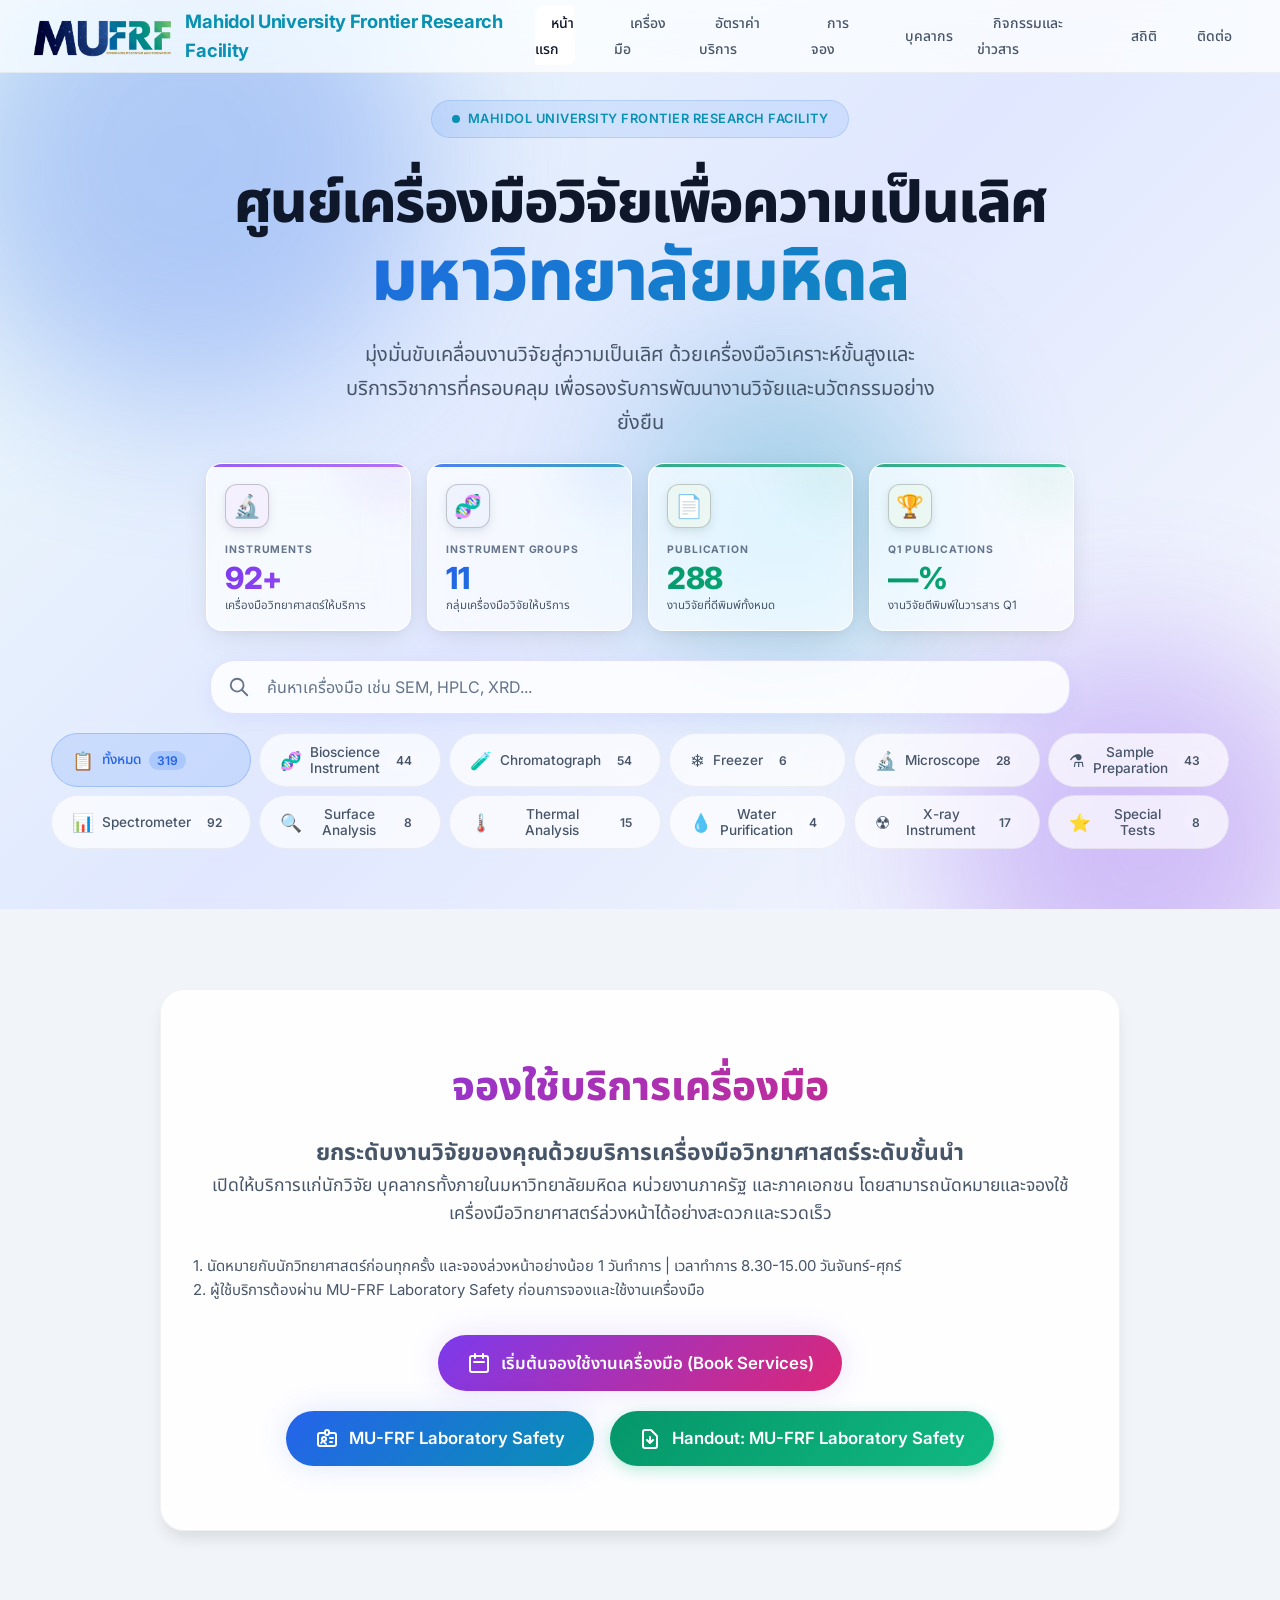
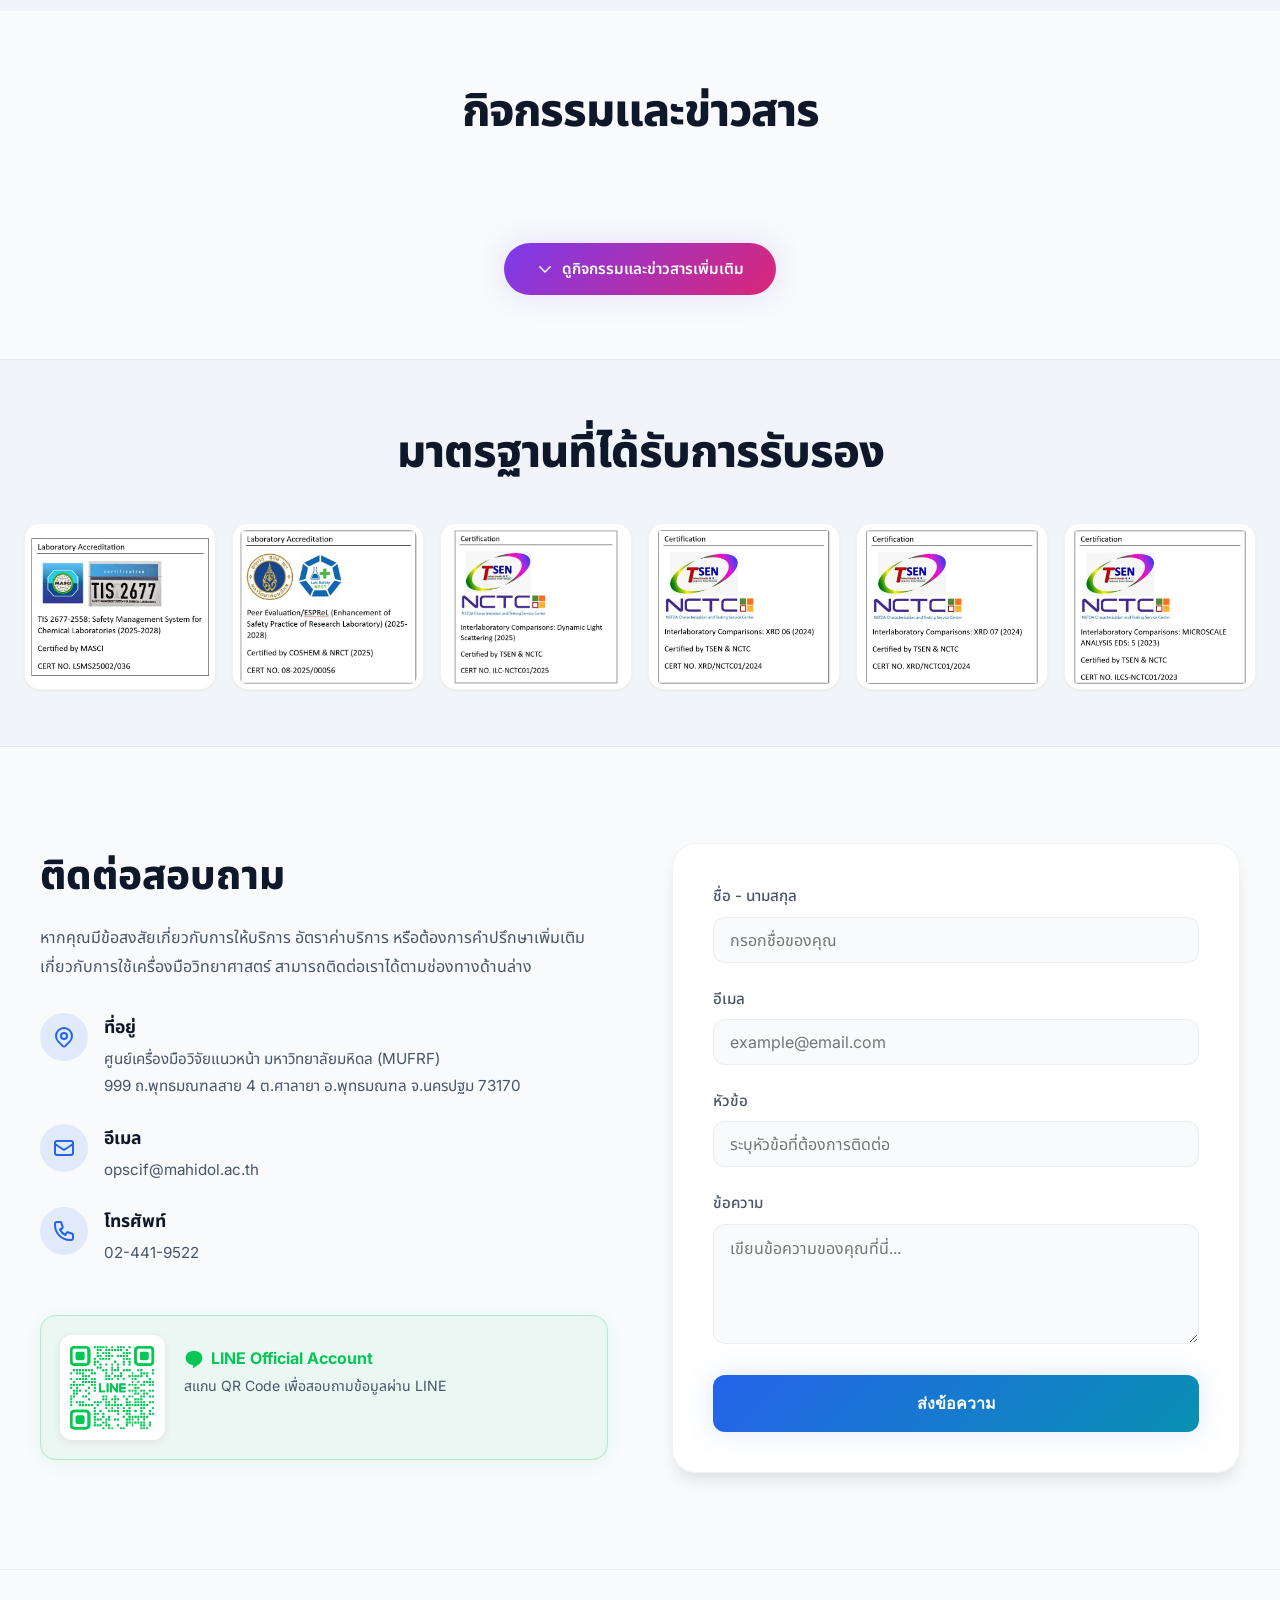
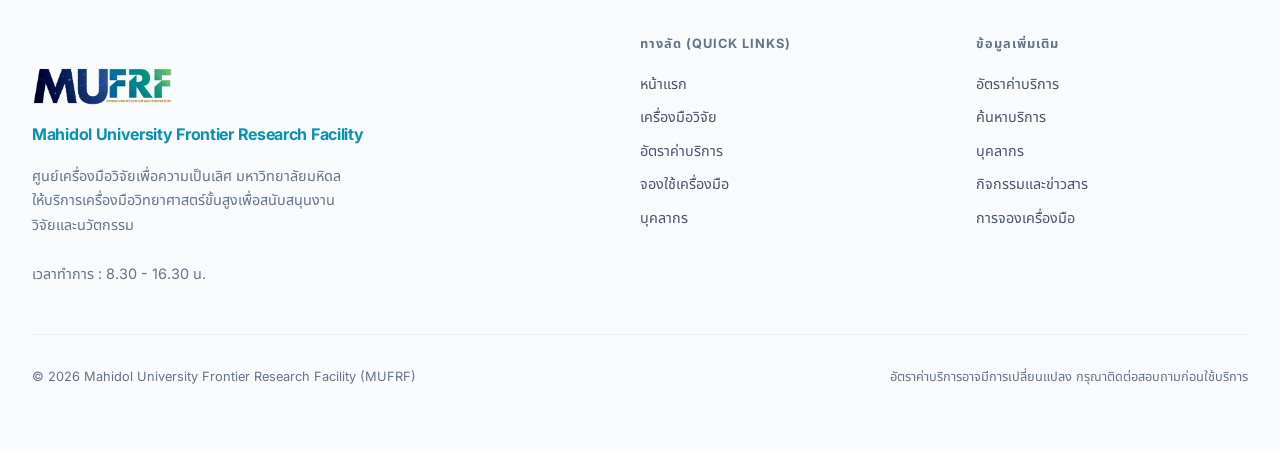
==== commit abfd441c: "Add files via upload" ====
--- a/index.html
+++ b/index.html
@@ -1042,6 +1042,18 @@
       font-size: 0.9rem;
       line-height: 1.7;
       margin-top: 1rem;
+      max-width: 310px;
+    }
+
+    .footer-brand .logo {
+      flex-direction: column;
+      align-items: flex-start;
+      gap: 0;
+    }
+
+    .footer-brand .logo .logo-text {
+      font-size: 1rem;
+      margin-top: -12px;
     }
 
     .footer h4 {
@@ -1920,8 +1932,15 @@
     }
 
     @keyframes modalZoom {
-      from { transform: scale(0.92); opacity: 0; }
-      to { transform: scale(1); opacity: 1; }
+      from {
+        transform: scale(0.92);
+        opacity: 0;
+      }
+
+      to {
+        transform: scale(1);
+        opacity: 1;
+      }
     }
 
     @media (max-width: 1024px) {
@@ -2264,7 +2283,7 @@
           style="--kpi-gradient: linear-gradient(135deg, #059669, #10b981); --kpi-glow: rgba(5,150,105,0.06); --kpi-icon-bg: rgba(5,150,105,0.08);">
           <div class="kpi-icon">🏆</div>
           <div class="kpi-label">Q1 Publications</div>
-          <div class="kpi-value" id="kpiQ1">—</div>
+          <div class="kpi-value" id="kpiQ1">—%</div>
           <div class="kpi-desc">งานวิจัยตีพิมพ์ในวารสาร Q1</div>
         </div>
       </div>
@@ -2376,44 +2395,58 @@
       <div class="accreditation-logos">
 
         <!-- LOGO 1 -->
-        <div class="accred-logo-wrap" onclick="openCertModal('images/Accredit.tif.jpg', 'TIS 2677-2558: Safety Management System for Chemical Laboratories')" title="คลิกเพื่อดูรูปขยาย TIS 2677-2558">
-          <img src="images/Accredit.tif.jpg" alt="TIS 2677-2558: Safety Management System for Chemical Laboratories (2025-2028)" class="accred-logo"
+        <div class="accred-logo-wrap"
+          onclick="openCertModal('images/Accredit.tif.jpg', 'TIS 2677-2558: Safety Management System for Chemical Laboratories')"
+          title="คลิกเพื่อดูรูปขยาย TIS 2677-2558">
+          <img src="images/Accredit.tif.jpg"
+            alt="TIS 2677-2558: Safety Management System for Chemical Laboratories (2025-2028)" class="accred-logo"
             onerror="this.style.display='none';this.nextElementSibling.style.display='flex'">
           <div class="accred-placeholder">Logo 1</div>
         </div>
 
         <!-- LOGO 2 -->
-        <div class="accred-logo-wrap" onclick="openCertModal('images/Peer_ESPPReL_2025.png.jpg', 'Peer Evaluation/ESPReL (2025-2028)')" title="คลิกเพื่อดูรูปขยาย Peer Evaluation/ESPReL">
-          <img src="images/Peer_ESPPReL_2025.png.jpg" alt="Peer Evaluation/ESPReL (Enhancement of Safety Practice of Research Laboratory)" class="accred-logo"
+        <div class="accred-logo-wrap"
+          onclick="openCertModal('images/Peer_ESPPReL_2025.png.jpg', 'Peer Evaluation/ESPReL (2025-2028)')"
+          title="คลิกเพื่อดูรูปขยาย Peer Evaluation/ESPReL">
+          <img src="images/Peer_ESPPReL_2025.png.jpg"
+            alt="Peer Evaluation/ESPReL (Enhancement of Safety Practice of Research Laboratory)" class="accred-logo"
             onerror="this.style.display='none';this.nextElementSibling.style.display='flex'">
           <div class="accred-placeholder">Logo 2</div>
         </div>
 
         <!-- LOGO 3 -->
-        <div class="accred-logo-wrap" onclick="openCertModal('images/DLS_interlab.png.jpg', 'Interlaboratory Comparisons: Dynamic Light Scattering (2025)')" title="คลิกเพื่อดูรูปขยาย Dynamic Light Scattering (2025)">
-          <img src="images/DLS_interlab.png.jpg" alt="Interlaboratory Comparisons: Dynamic Light Scattering (2025)" class="accred-logo"
-            onerror="this.style.display='none';this.nextElementSibling.style.display='flex'">
+        <div class="accred-logo-wrap"
+          onclick="openCertModal('images/DLS_interlab.png.jpg', 'Interlaboratory Comparisons: Dynamic Light Scattering (2025)')"
+          title="คลิกเพื่อดูรูปขยาย Dynamic Light Scattering (2025)">
+          <img src="images/DLS_interlab.png.jpg" alt="Interlaboratory Comparisons: Dynamic Light Scattering (2025)"
+            class="accred-logo" onerror="this.style.display='none';this.nextElementSibling.style.display='flex'">
           <div class="accred-placeholder">Logo 3</div>
         </div>
 
         <!-- LOGO 4 -->
-        <div class="accred-logo-wrap" onclick="openCertModal('images/XRD_interlab.png.jpg', 'Interlaboratory Comparisons: XRD 06 (2024)')" title="คลิกเพื่อดูรูปขยาย XRD 06 (2024)">
+        <div class="accred-logo-wrap"
+          onclick="openCertModal('images/XRD_interlab.png.jpg', 'Interlaboratory Comparisons: XRD 06 (2024)')"
+          title="คลิกเพื่อดูรูปขยาย XRD 06 (2024)">
           <img src="images/XRD_interlab.png.jpg" alt="Interlaboratory Comparisons: XRD 06 (2024)" class="accred-logo"
             onerror="this.style.display='none';this.nextElementSibling.style.display='flex'">
           <div class="accred-placeholder">Logo 4</div>
         </div>
 
         <!-- LOGO 5 -->
-        <div class="accred-logo-wrap" onclick="openCertModal('images/XRD_Interlab2.png.jpg', 'Interlaboratory Comparisons: XRD 07 (2024)')" title="คลิกเพื่อดูรูปขยาย XRD 07 (2024)">
+        <div class="accred-logo-wrap"
+          onclick="openCertModal('images/XRD_Interlab2.png.jpg', 'Interlaboratory Comparisons: XRD 07 (2024)')"
+          title="คลิกเพื่อดูรูปขยาย XRD 07 (2024)">
           <img src="images/XRD_Interlab2.png.jpg" alt="Interlaboratory Comparisons: XRD 07 (2024)" class="accred-logo"
             onerror="this.style.display='none';this.nextElementSibling.style.display='flex'">
           <div class="accred-placeholder">Logo 5</div>
         </div>
 
         <!-- LOGO 6 -->
-        <div class="accred-logo-wrap" onclick="openCertModal('images/EDS_Interlab.png.jpg', 'Interlaboratory Comparisons: MICROSCALE ANALYSIS EDS: 5 (2023)')" title="คลิกเพื่อดูรูปขยาย MICROSCALE ANALYSIS EDS: 5 (2023)">
-          <img src="images/EDS_Interlab.png.jpg" alt="Interlaboratory Comparisons: MICROSCALE ANALYSIS EDS: 5 (2023)" class="accred-logo"
-            onerror="this.style.display='none';this.nextElementSibling.style.display='flex'">
+        <div class="accred-logo-wrap"
+          onclick="openCertModal('images/EDS_Interlab.png.jpg', 'Interlaboratory Comparisons: MICROSCALE ANALYSIS EDS: 5 (2023)')"
+          title="คลิกเพื่อดูรูปขยาย MICROSCALE ANALYSIS EDS: 5 (2023)">
+          <img src="images/EDS_Interlab.png.jpg" alt="Interlaboratory Comparisons: MICROSCALE ANALYSIS EDS: 5 (2023)"
+            class="accred-logo" onerror="this.style.display='none';this.nextElementSibling.style.display='flex'">
           <div class="accred-placeholder">Logo 6</div>
         </div>
 
@@ -2524,25 +2557,21 @@
           <img src="images/logo.png" alt="MUFRF Logo" class="logo-img">
           <div class="logo-text"><span>Mahidol University Frontier Research Facility</span></div>
         </a>
-        <p>
-          ศูนย์เครื่องมือวิจัยเพื่อความเป็นเลิศ มหาวิทยาลัยมหิดล (Mahidol University Frontier Research Facility)
+        <p>ศูนย์เครื่องมือวิจัยเพื่อความเป็นเลิศ มหาวิทยาลัยมหิดล
           ให้บริการเครื่องมือวิทยาศาสตร์ขั้นสูงเพื่อสนับสนุนงานวิจัยและนวัตกรรม
+          <br>
+          <br>
+          เวลาทำการ : 8.30 - 16.30 น.
         </p>
       </div>
       <div>
-        <h4>กลุ่มบริการ</h4>
-        <ul class="footer-links" style="display: grid; grid-template-columns: 1fr 1fr; gap: 0 1rem;">
-          <li><a href="#services">Bioscience</a></li>
-          <li><a href="#services">Chromatograph</a></li>
-          <li><a href="#services">Freezer</a></li>
-          <li><a href="#services">Microscope</a></li>
-          <li><a href="#services">Sample Prep</a></li>
-          <li><a href="#services">Spectrometer</a></li>
-          <li><a href="#services">Surface Analysis</a></li>
-          <li><a href="#services">Thermal Analysis</a></li>
-          <li><a href="#services">Water System</a></li>
-          <li><a href="#services">X-ray</a></li>
-          <li><a href="#services">Special Tests</a></li>
+        <h4>ทางลัด (Quick Links)</h4>
+        <ul class="footer-links">
+          <li><a href="index.html">หน้าแรก</a></li>
+          <li><a href="services.html">เครื่องมือวิจัย</a></li>
+          <li><a href="pricing.html">อัตราค่าบริการ</a></li>
+          <li><a href="#booking">จองใช้เครื่องมือ</a></li>
+          <li><a href="personnel.html">บุคลากร</a></li>
         </ul>
       </div>
       <div>
@@ -2838,9 +2867,12 @@
             document.getElementById('kpiInstruments').textContent = d.kpi.instruments + '+';
           }
         }
-        // Update Q1 count from quartile breakdown
-        if (d && d.quartile && d.quartile.Q1 != null) {
-          document.getElementById('kpiQ1').textContent = d.quartile.Q1;
+        // Update Q1 percentage from quartile breakdown
+        if (d && d.quartile && d.quartile.Q1 != null && d.kpi && d.kpi.papers) {
+          const pct = Math.round((d.quartile.Q1 / d.kpi.papers) * 100);
+          document.getElementById('kpiQ1').textContent = pct + '%';
+        } else if (d && d.quartile && d.quartile.Q1 != null) {
+          document.getElementById('kpiQ1').textContent = d.quartile.Q1 + '%';
         }
       } catch (err) {
         console.error('Failed to fetch dynamic stats:', err);
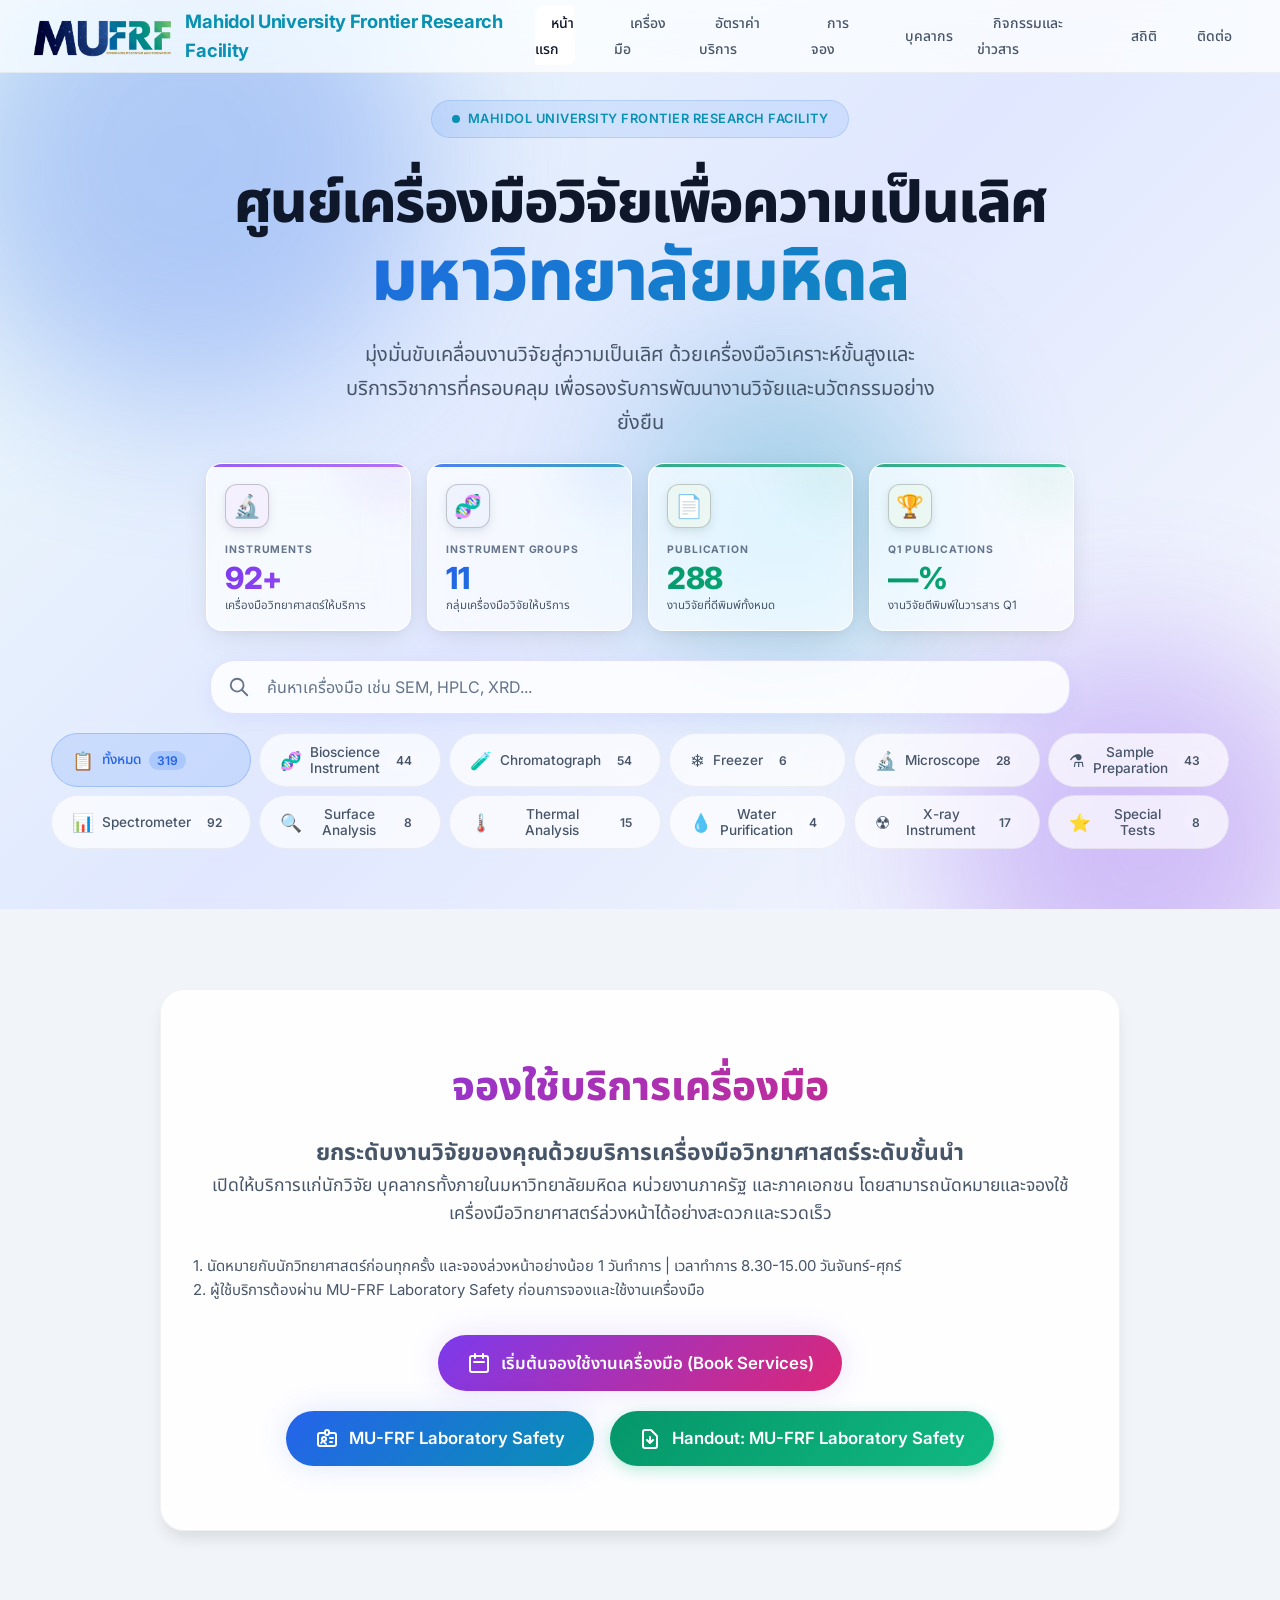
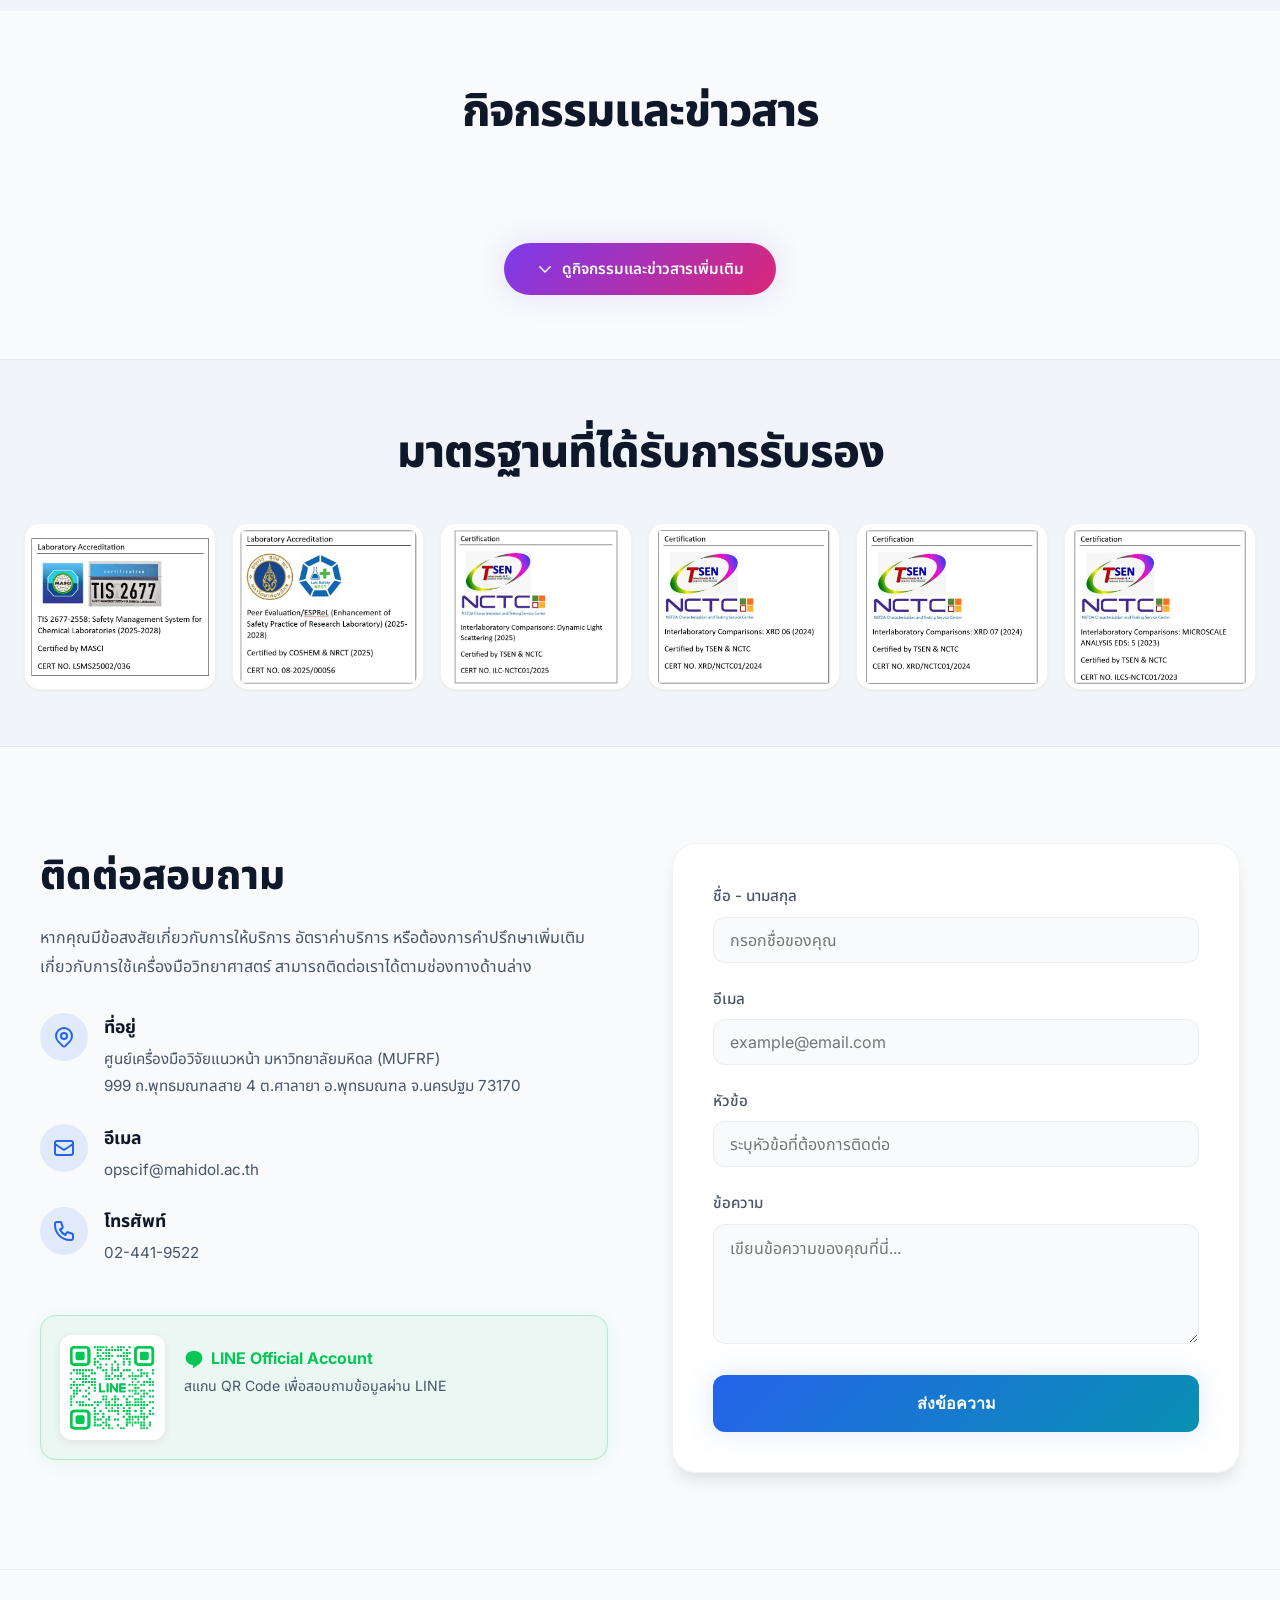
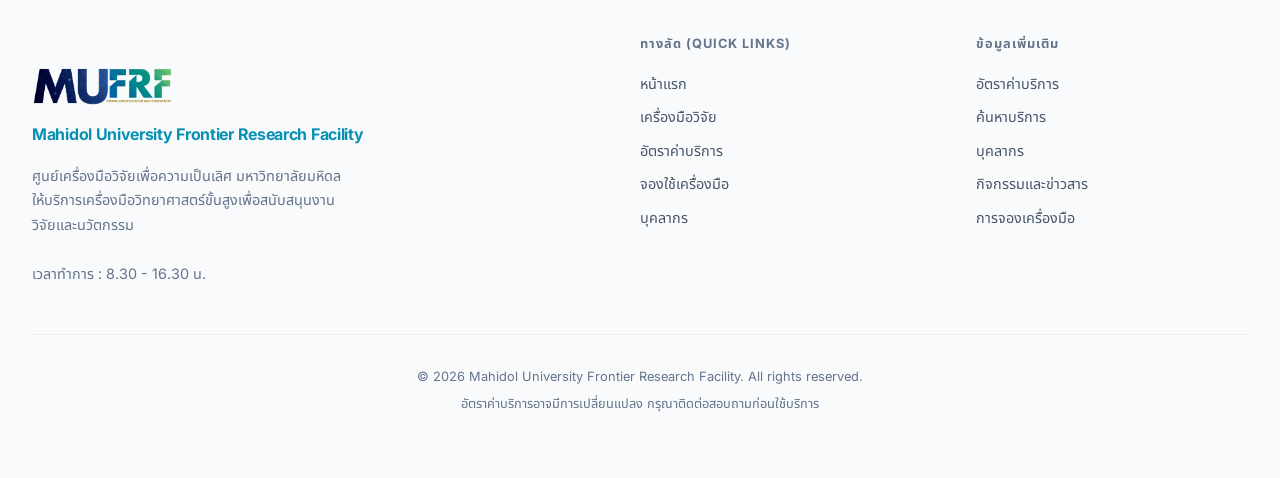
==== commit 0ab1bd61: "Add files via upload" ====
--- a/index.html
+++ b/index.html
@@ -1089,8 +1089,11 @@
       padding-top: 2rem;
       border-top: 1px solid var(--glass-border);
       display: flex;
-      justify-content: space-between;
-      align-items: center;
+      flex-direction: column;
+      justify-content: center;
+      align-items: center;
+      text-align: center;
+      gap: 0.4rem;
       font-size: 0.8rem;
       color: var(--text-muted);
     }
@@ -2586,7 +2589,7 @@
       </div>
     </div>
     <div class="footer-bottom">
-      <span>© 2026 Mahidol University Frontier Research Facility (MUFRF)</span>
+      <span>© 2026 Mahidol University Frontier Research Facility. All rights reserved.</span>
       <span>อัตราค่าบริการอาจมีการเปลี่ยนแปลง กรุณาติดต่อสอบถามก่อนใช้บริการ</span>
     </div>
   </footer>
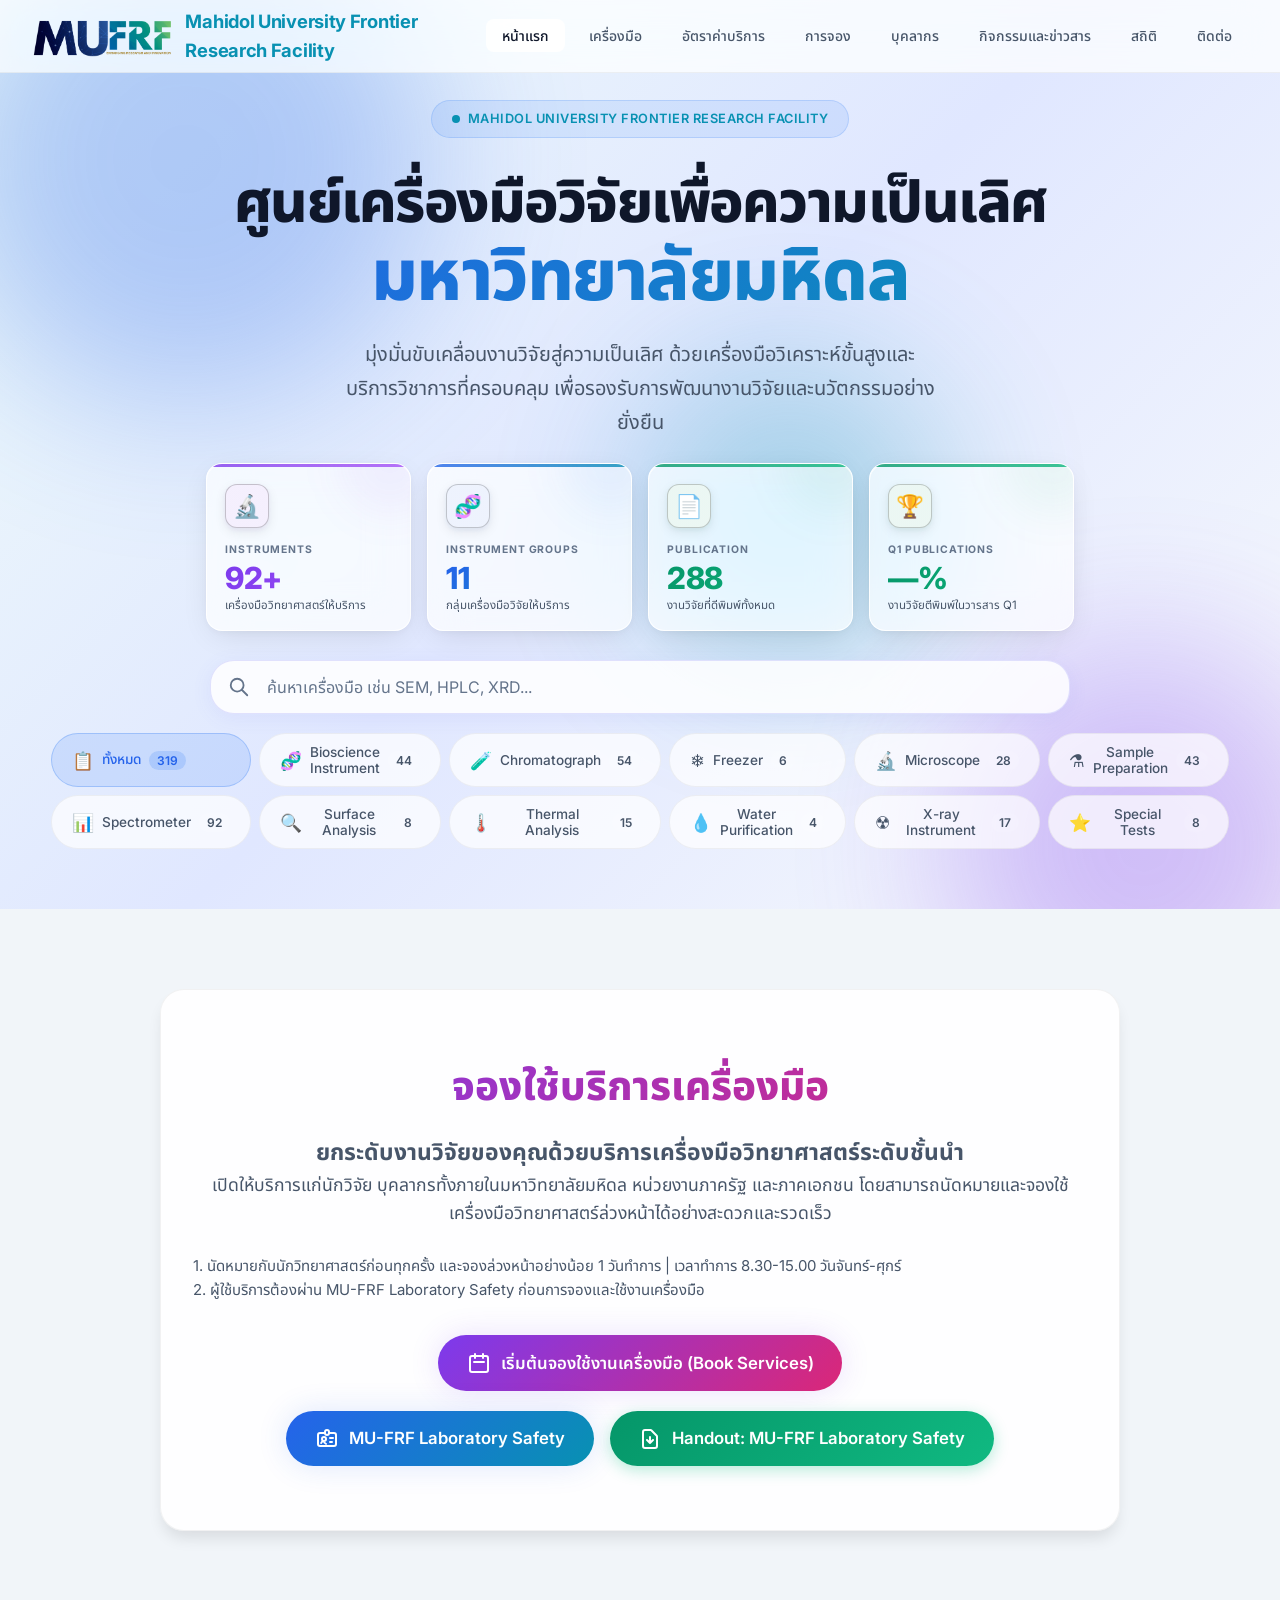
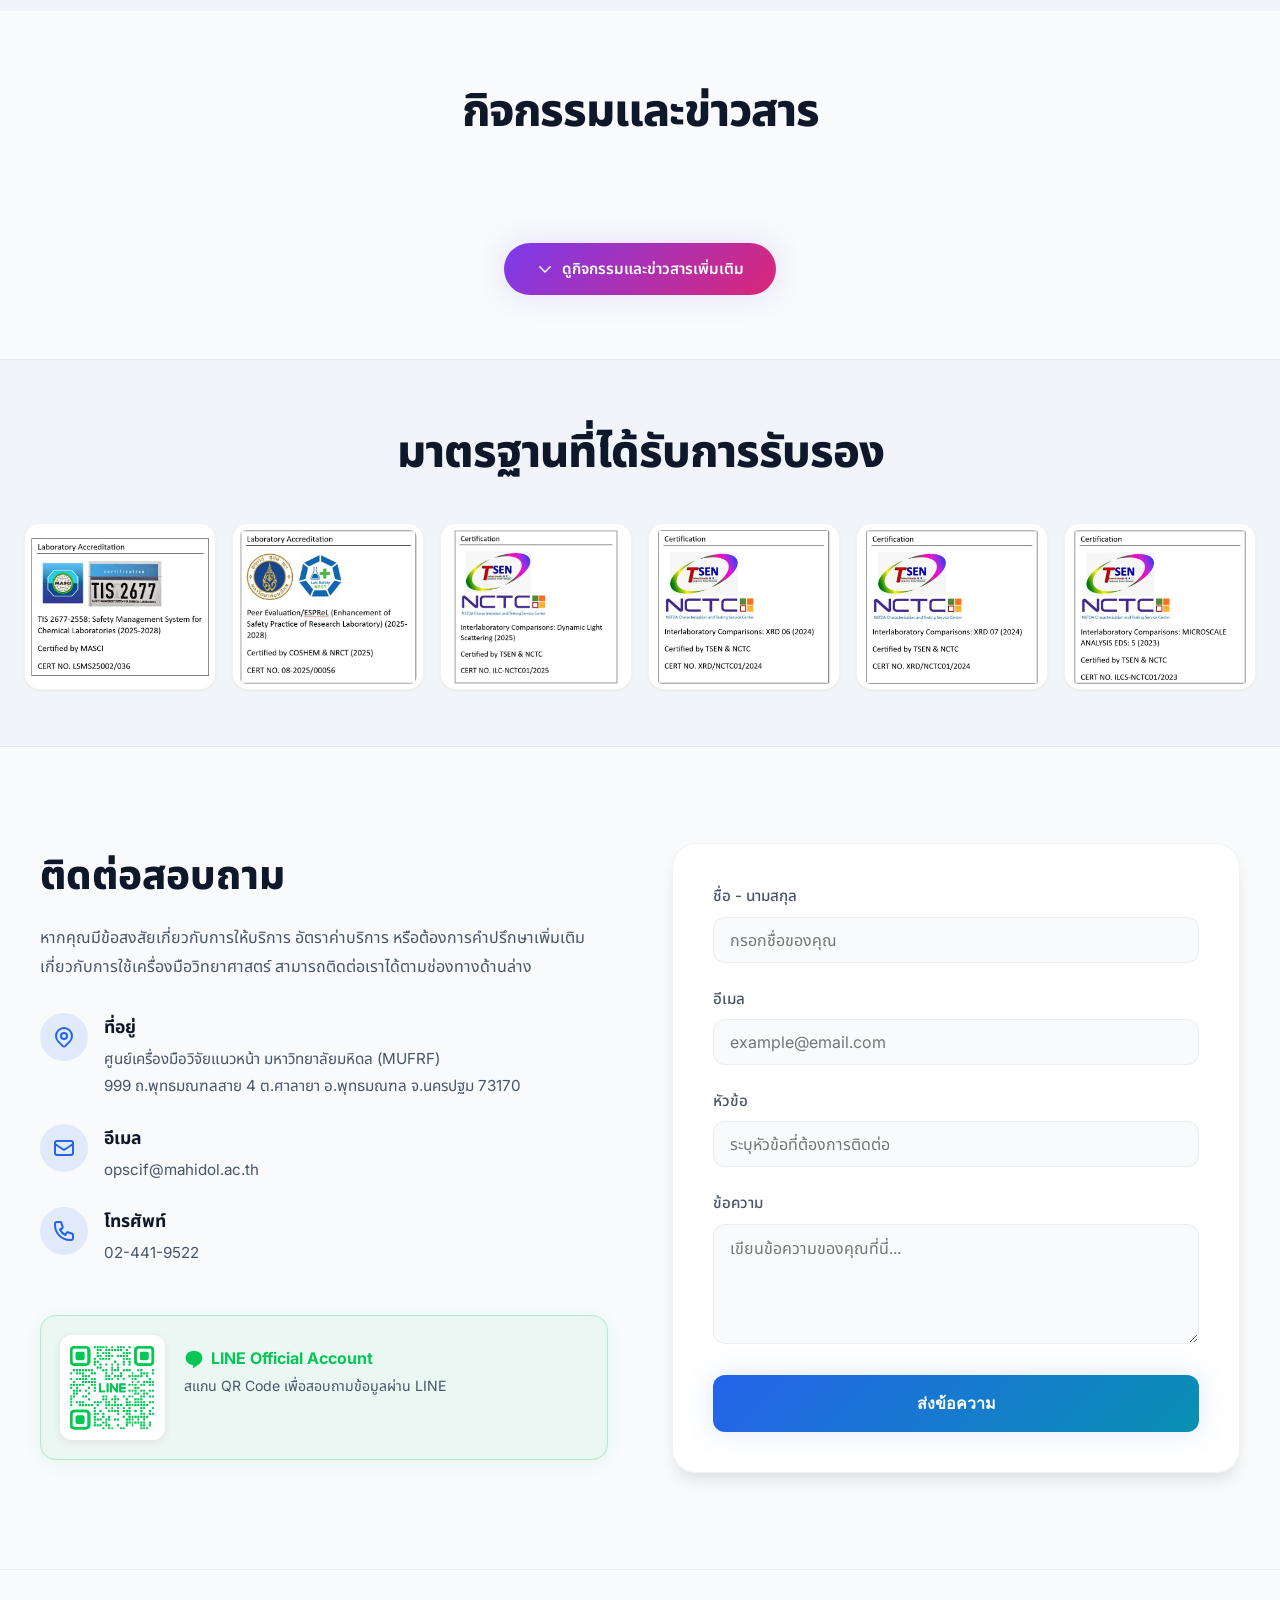
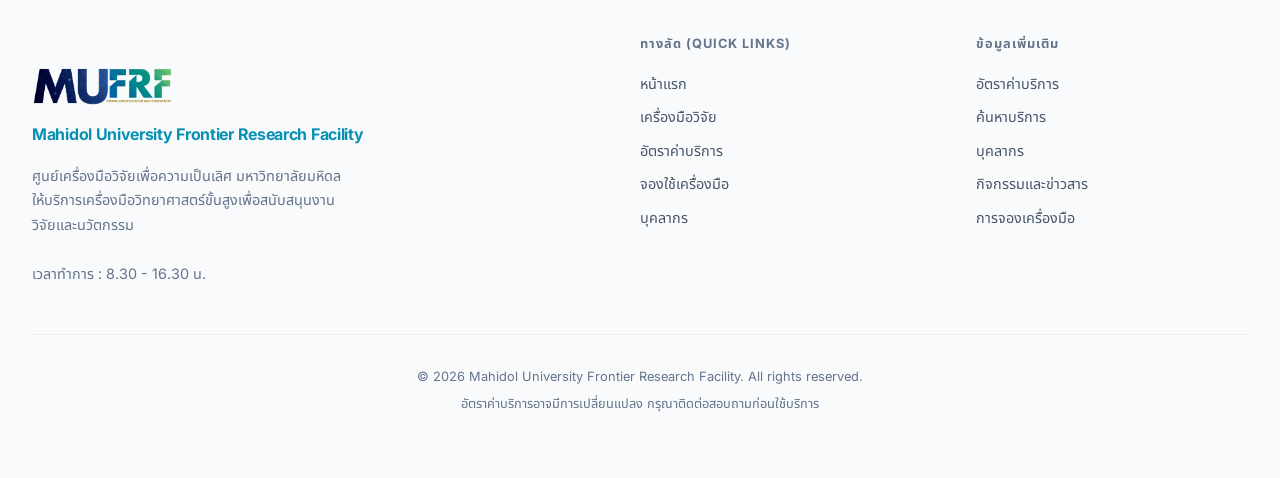
==== commit d1778117: "Add files via upload" ====
--- a/index.html
+++ b/index.html
@@ -171,6 +171,7 @@
       padding: 8px 16px;
       border-radius: var(--radius-sm);
       transition: var(--transition-fast);
+      white-space: nowrap;
     }
 
     .nav-links a:hover,
@@ -1166,46 +1167,65 @@
     }
 
     /* ===== RESPONSIVE ===== */
+    @media (max-width: 1200px) {
+      .logo-text {
+        display: none;
+      }
+
+      .nav-links {
+        gap: 4px;
+      }
+
+      .nav-links a {
+        padding: 6px 10px;
+        font-size: 0.84rem;
+      }
+    }
+
     @media (max-width: 1024px) {
+      .nav-links {
+        display: none;
+      }
+
+      .mobile-toggle {
+        display: block;
+      }
+
+      .nav-links.open {
+        display: flex;
+        flex-direction: column;
+        position: fixed;
+        top: 0;
+        right: 0;
+        width: 280px;
+        height: 100vh;
+        background: rgba(255, 255, 255, 0.98);
+        border-left: 1px solid var(--glass-border);
+        padding: 80px 32px 40px;
+        z-index: 999;
+        backdrop-filter: blur(20px);
+        box-shadow: -10px 0 40px rgba(0, 0, 0, 0.12);
+      }
+
       .footer-inner {
         grid-template-columns: 1fr;
         gap: 2rem;
       }
+
+      .kpi-row {
+        grid-template-columns: repeat(2, 1fr);
+      }
     }
 
     @media (max-width: 768px) {
-      .nav-links {
-        display: none;
-      }
-
-      .mobile-toggle {
-        display: block;
-      }
-
-      .nav-links.open {
-        display: flex;
-        flex-direction: column;
-        position: absolute;
-        top: 72px;
-        left: 0;
-        right: 0;
-        background: rgba(255, 255, 255, 0.98);
-        border-bottom: 1px solid var(--glass-border);
-        padding: 1rem;
-        backdrop-filter: blur(20px);
-        box-shadow: var(--shadow-md);
-      }
-
       .hero-stats {
         gap: 1.5rem;
+        flex-wrap: wrap;
+        justify-content: center;
       }
 
       .hero-stat-value {
         font-size: 1.8rem;
-      }
-
-      .kpi-row {
-        grid-template-columns: repeat(2, 1fr);
       }
 
       .hero-cta {
@@ -1213,8 +1233,12 @@
         align-items: center;
       }
 
+      .kpi-row {
+        grid-template-columns: repeat(2, 1fr);
+      }
+
       .group-header {
-        padding: 1.25rem 1.25rem;
+        padding: 1.25rem;
       }
 
       .group-body-inner {
@@ -1227,7 +1251,7 @@
 
       .service-table thead th,
       .service-table tbody td {
-        padding: 8px 8px;
+        padding: 8px;
       }
 
       .category-pills {
@@ -1250,16 +1274,110 @@
         text-align: center;
       }
 
-      /* horizontally scrollable table on mobile */
-      .table-wrapper {
-        overflow-x: auto;
-        -webkit-overflow-scrolling: touch;
-      }
-
-      .service-table {
-        min-width: 700px;
-      }
-    }
+      .accreditation-logos {
+        grid-template-columns: repeat(3, 1fr);
+      }
+    }
+
+    @media (max-width: 639px) {
+      .nav-links {
+        display: none;
+      }
+
+      .mobile-toggle {
+        display: block;
+      }
+
+      .nav-links.open {
+        right: 0;
+      }
+
+      .hero-category-pills {
+        grid-template-columns: repeat(3, auto);
+        gap: 6px;
+      }
+
+      .hero-search-box input {
+        font-size: 0.9rem;
+        padding: 14px 20px 14px 48px;
+      }
+
+      .hero-stats {
+        gap: 1rem;
+      }
+
+      .hero-stat-value {
+        font-size: 1.5rem;
+      }
+
+      .kpi-row {
+        grid-template-columns: 1fr 1fr;
+      }
+
+      .activities-grid {
+        grid-template-columns: 1fr;
+      }
+
+      .accreditation-logos {
+        grid-template-columns: repeat(2, 1fr);
+        max-width: 440px;
+      }
+
+      .marquee-track {
+        gap: 1rem;
+      }
+
+      .marquee-item {
+        min-width: 220px;
+      }
+
+      .footer-inner {
+        grid-template-columns: 1fr;
+        gap: 1.5rem;
+      }
+
+      .logo-text {
+        display: none;
+      }
+    }
+
+    @media (max-width: 480px) {
+      .kpi-row {
+        grid-template-columns: 1fr 1fr;
+      }
+
+      .accreditation-logos {
+        grid-template-columns: repeat(2, 1fr);
+        gap: 0.75rem;
+      }
+    }
+
+    @media (max-width: 380px) {
+      .accreditation-logos {
+        grid-template-columns: 1fr;
+        max-width: 240px;
+      }
+
+      .hero-category-pills {
+        grid-template-columns: repeat(2, auto);
+      }
+
+      .kpi-row {
+        grid-template-columns: 1fr;
+      }
+    }
+
+
+    /* horizontally scrollable table on mobile */
+    .table-wrapper {
+      overflow-x: auto;
+      -webkit-overflow-scrolling: touch;
+    }
+
+    .service-table {
+      min-width: 700px;
+    }
+
 
     /* ===== UTILITY ===== */
     .hidden {
@@ -2242,6 +2360,7 @@
       </button>
     </div>
   </nav>
+  <div class="nav-overlay" id="navOverlay"></div>
 
   <!-- ===== HERO ===== -->
   <section class="hero" id="hero">
@@ -3091,19 +3210,27 @@
       window.scrollTo({ top: 0, behavior: 'smooth' });
     });
 
-    // Mobile toggle
-    document.getElementById('mobileToggle').addEventListener('click', () => {
-      document.getElementById('navLinks').classList.toggle('open');
-    });
-
-    // Active nav link
-    document.querySelectorAll('.nav-links a').forEach(link => {
-      link.addEventListener('click', () => {
-        document.querySelectorAll('.nav-links a').forEach(l => l.classList.remove('active'));
-        link.classList.add('active');
-        document.getElementById('navLinks').classList.remove('open');
+    // Mobile toggle — hamburger with overlay
+    (function () {
+      const toggle = document.getElementById('mobileToggle');
+      const nav = document.getElementById('navLinks');
+      const overlay = document.getElementById('navOverlay');
+      function openMenu() {
+        nav.classList.add('open');
+        overlay.classList.add('open');
+        document.body.style.overflow = 'hidden';
+      }
+      function closeMenu() {
+        nav.classList.remove('open');
+        overlay.classList.remove('open');
+        document.body.style.overflow = '';
+      }
+      toggle.addEventListener('click', () => nav.classList.contains('open') ? closeMenu() : openMenu());
+      overlay.addEventListener('click', closeMenu);
+      document.querySelectorAll('.nav-links a').forEach(link => {
+        link.addEventListener('click', closeMenu);
       });
-    });
+    })();
 
     // Intersection observer for animations
     const observer = new IntersectionObserver(entries => {
